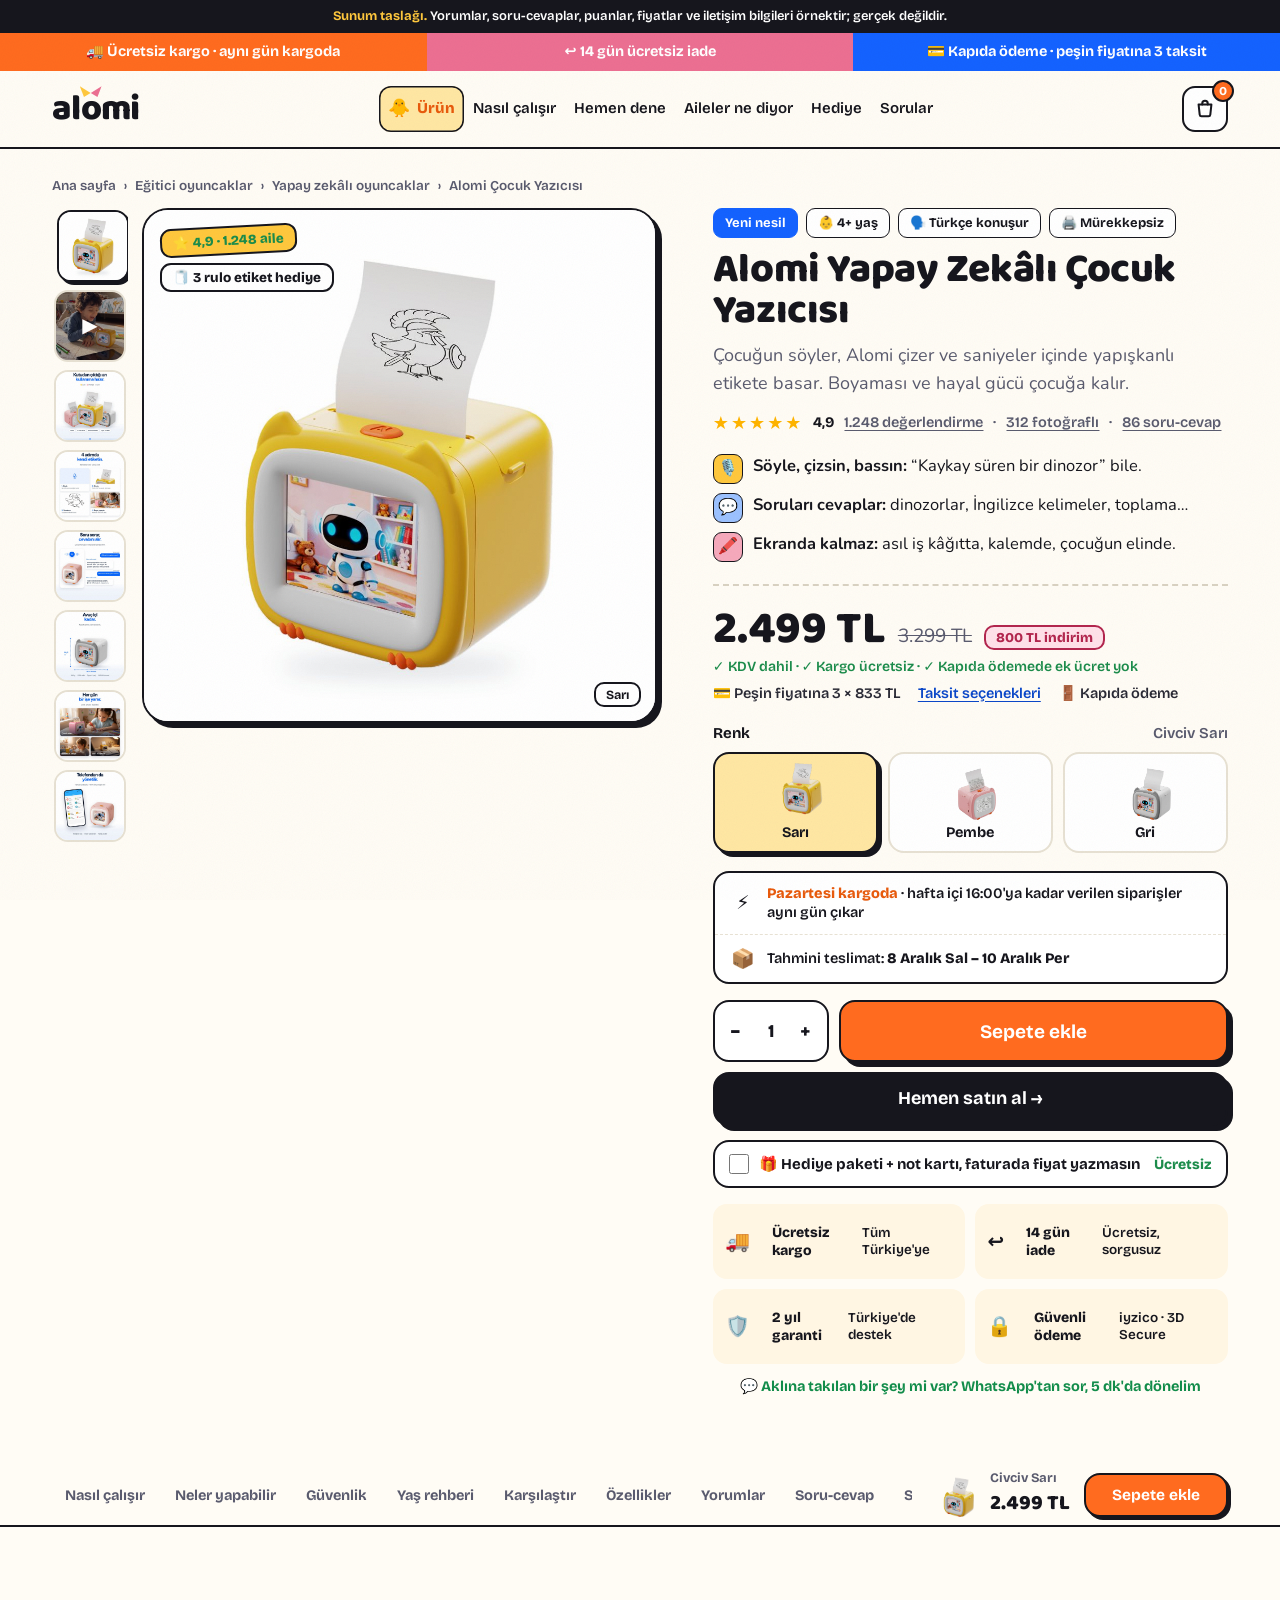
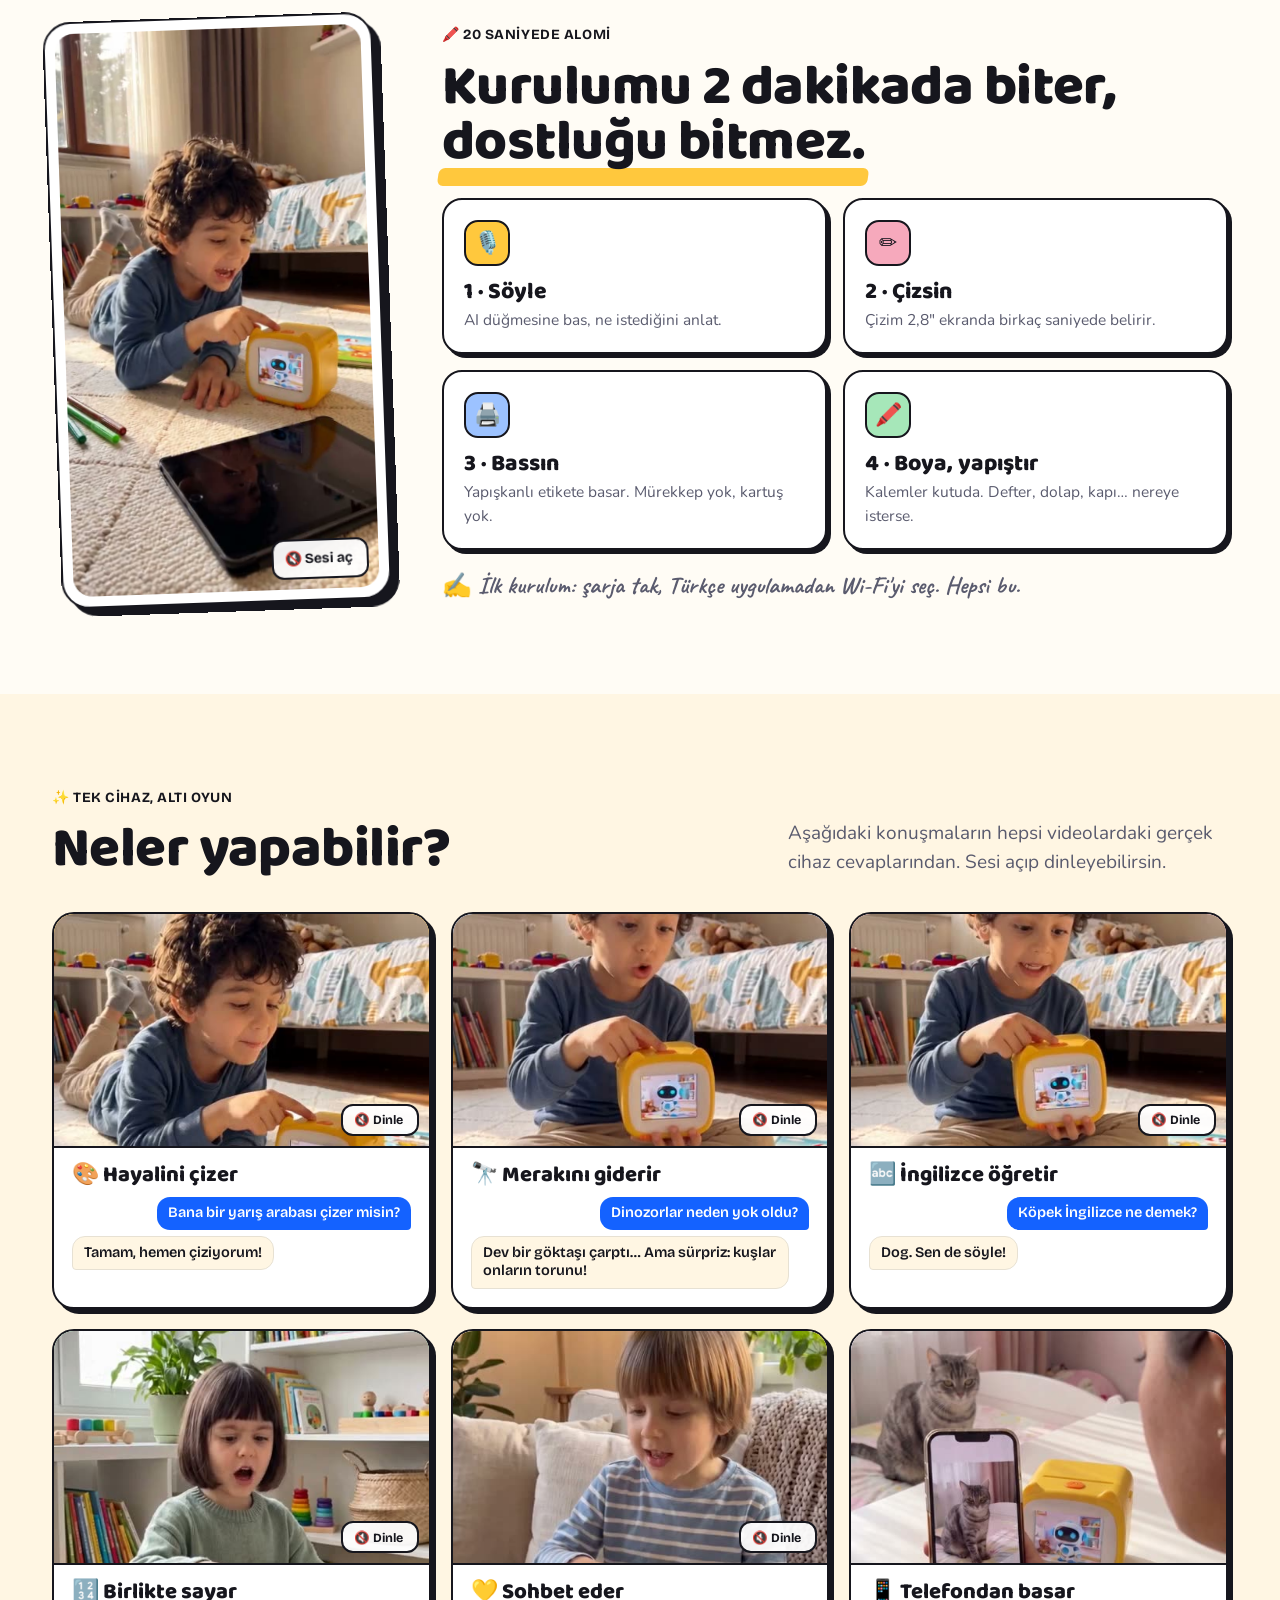
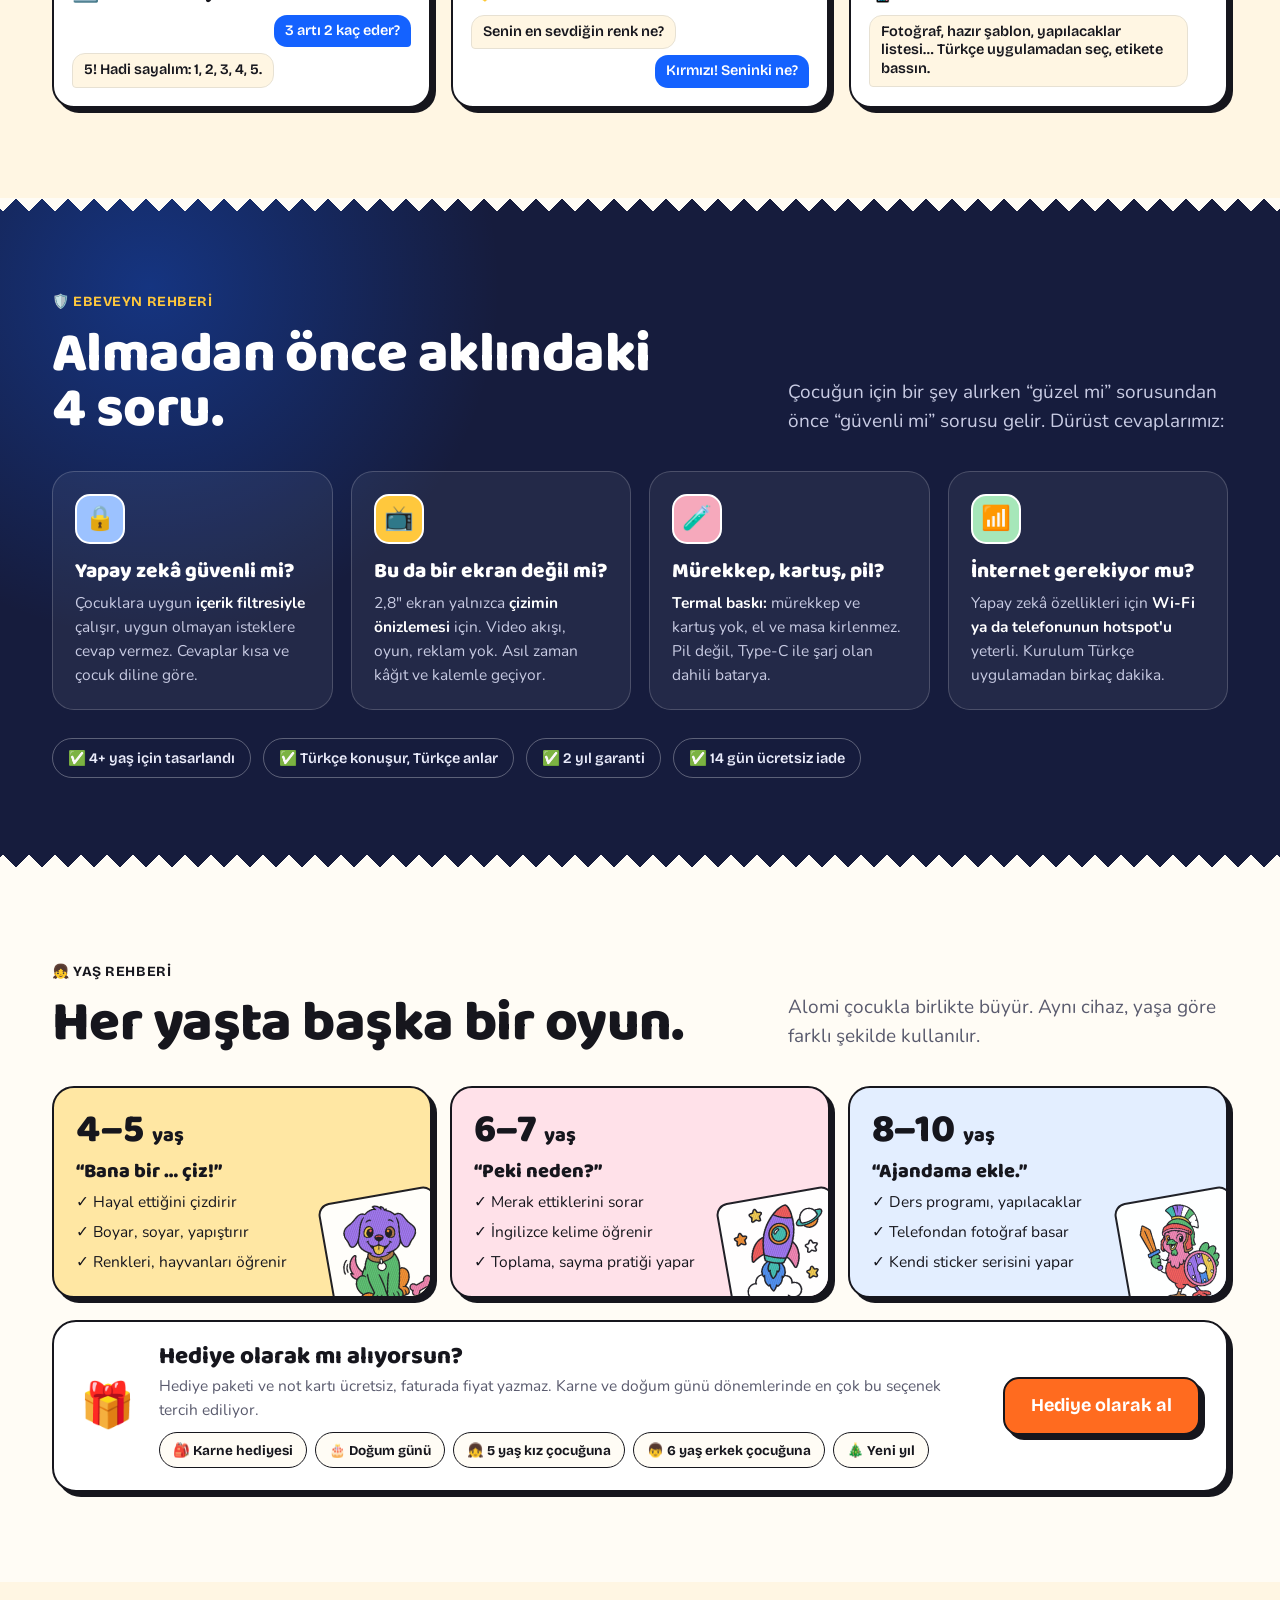
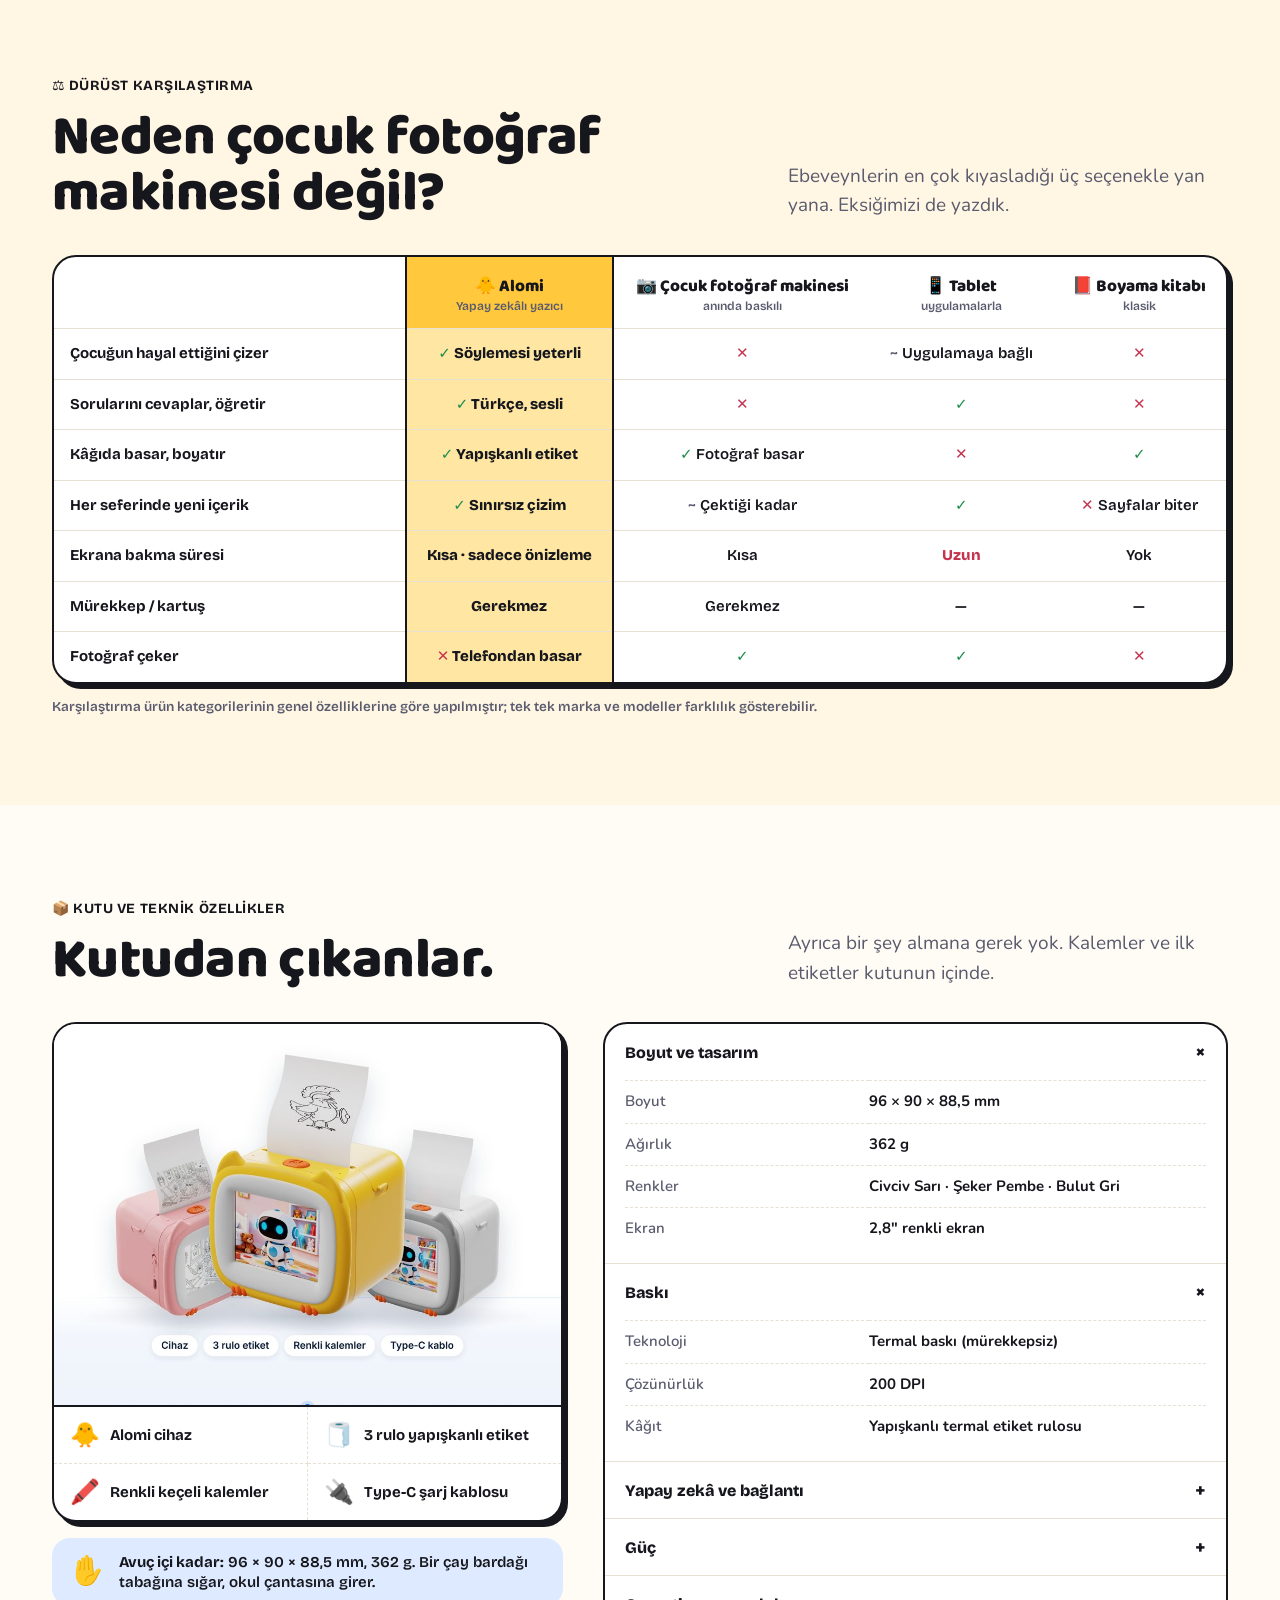
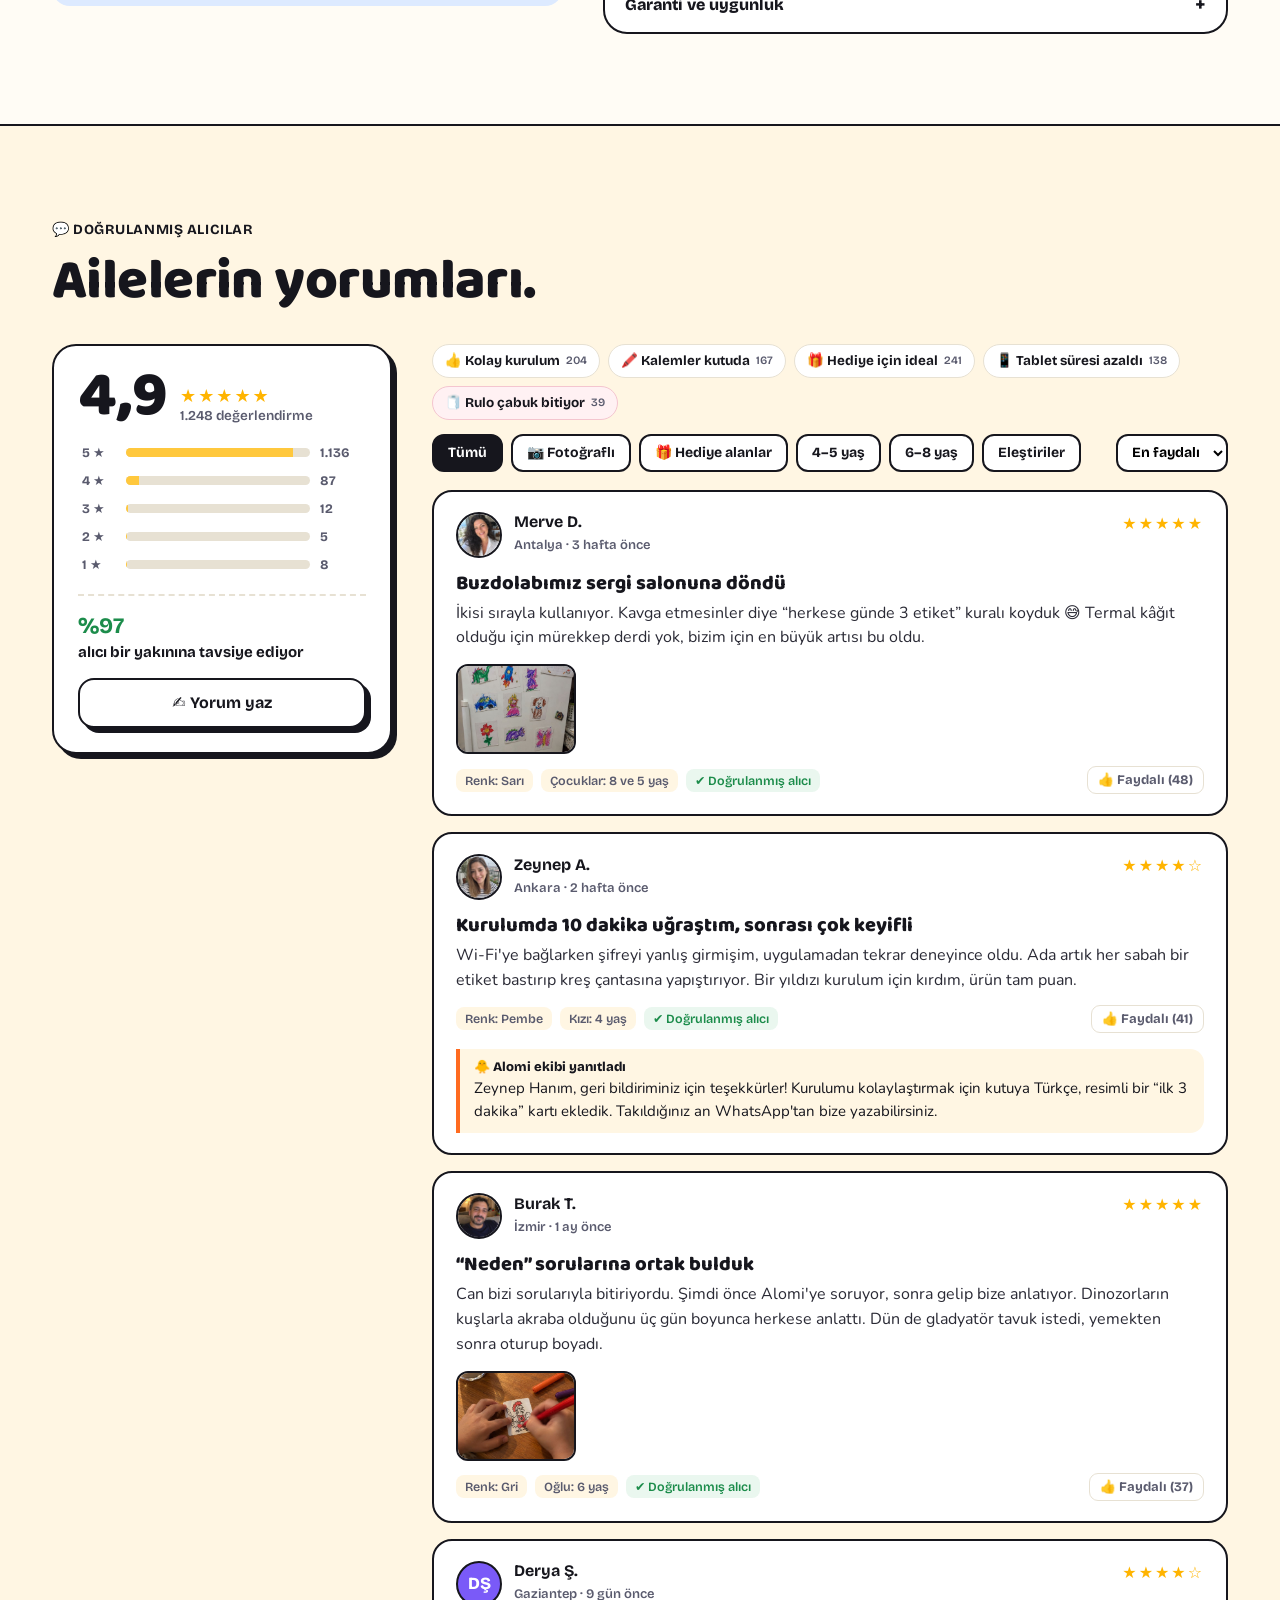
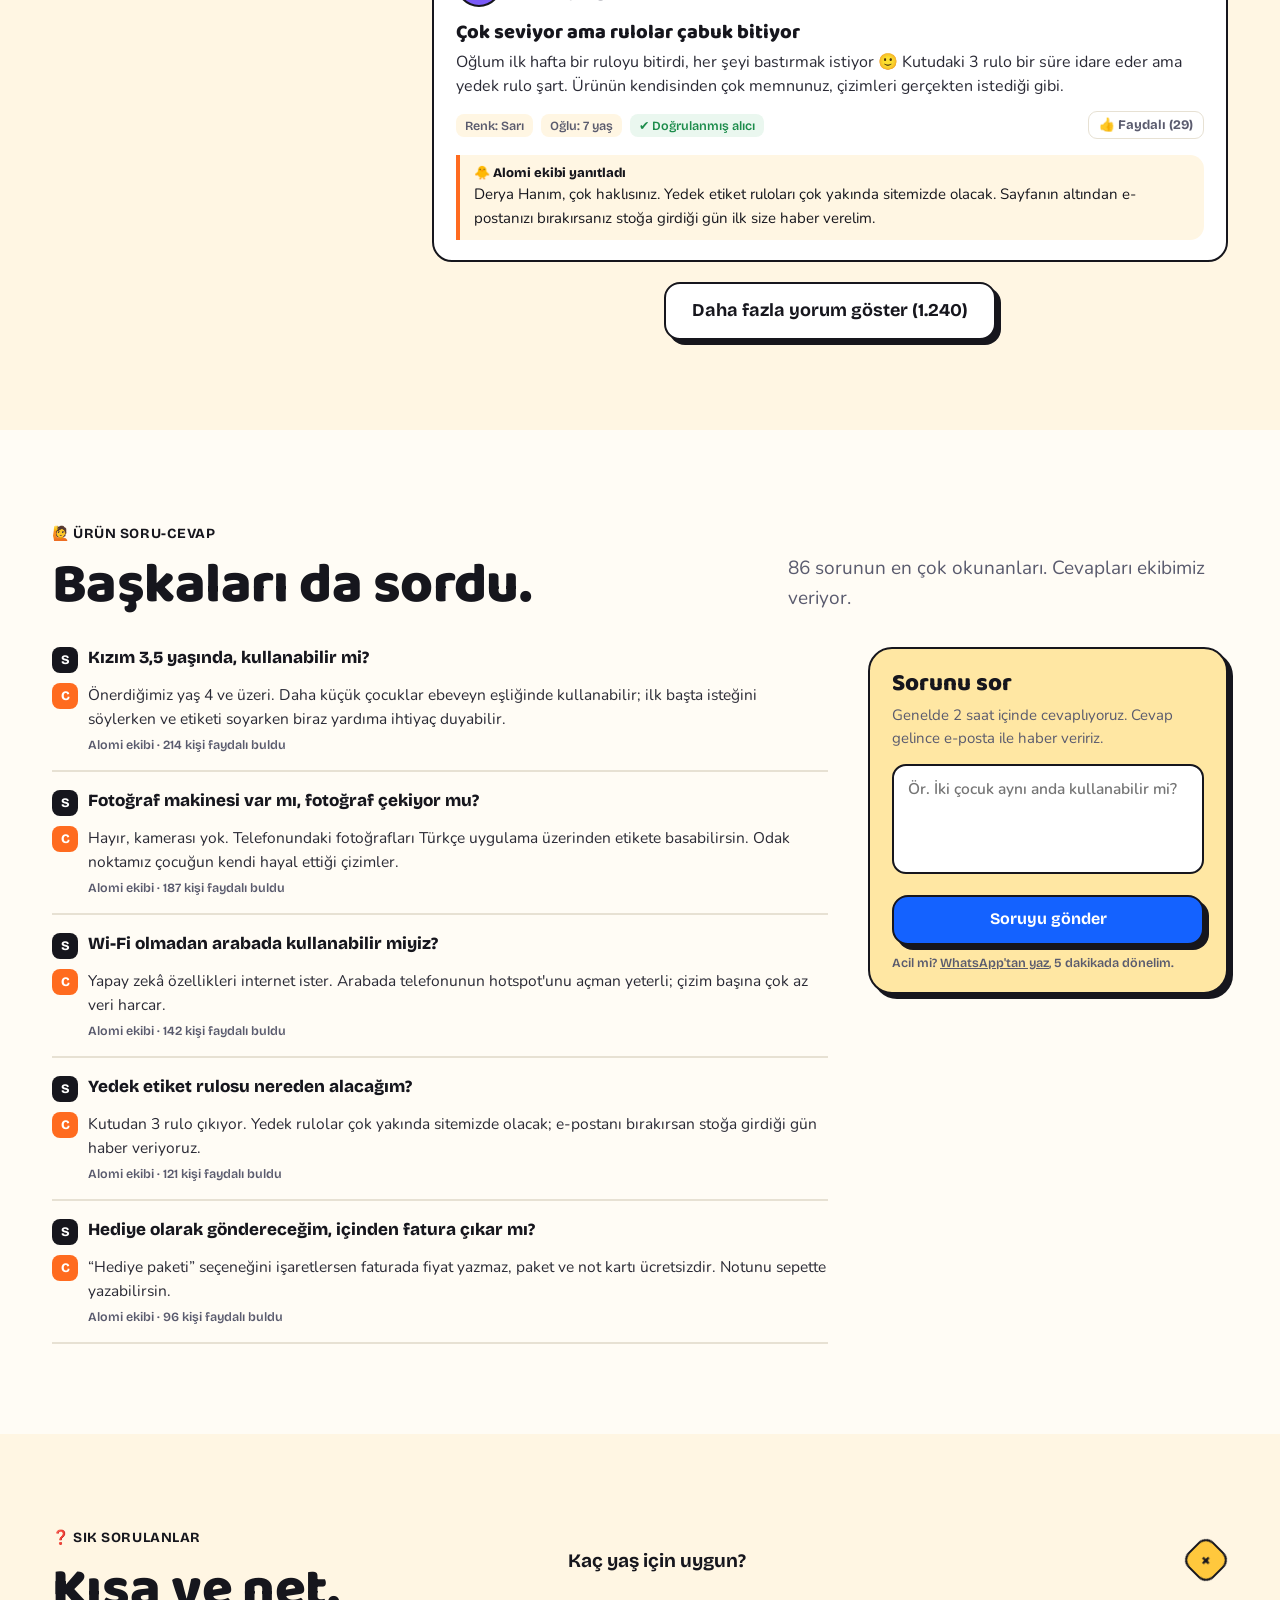
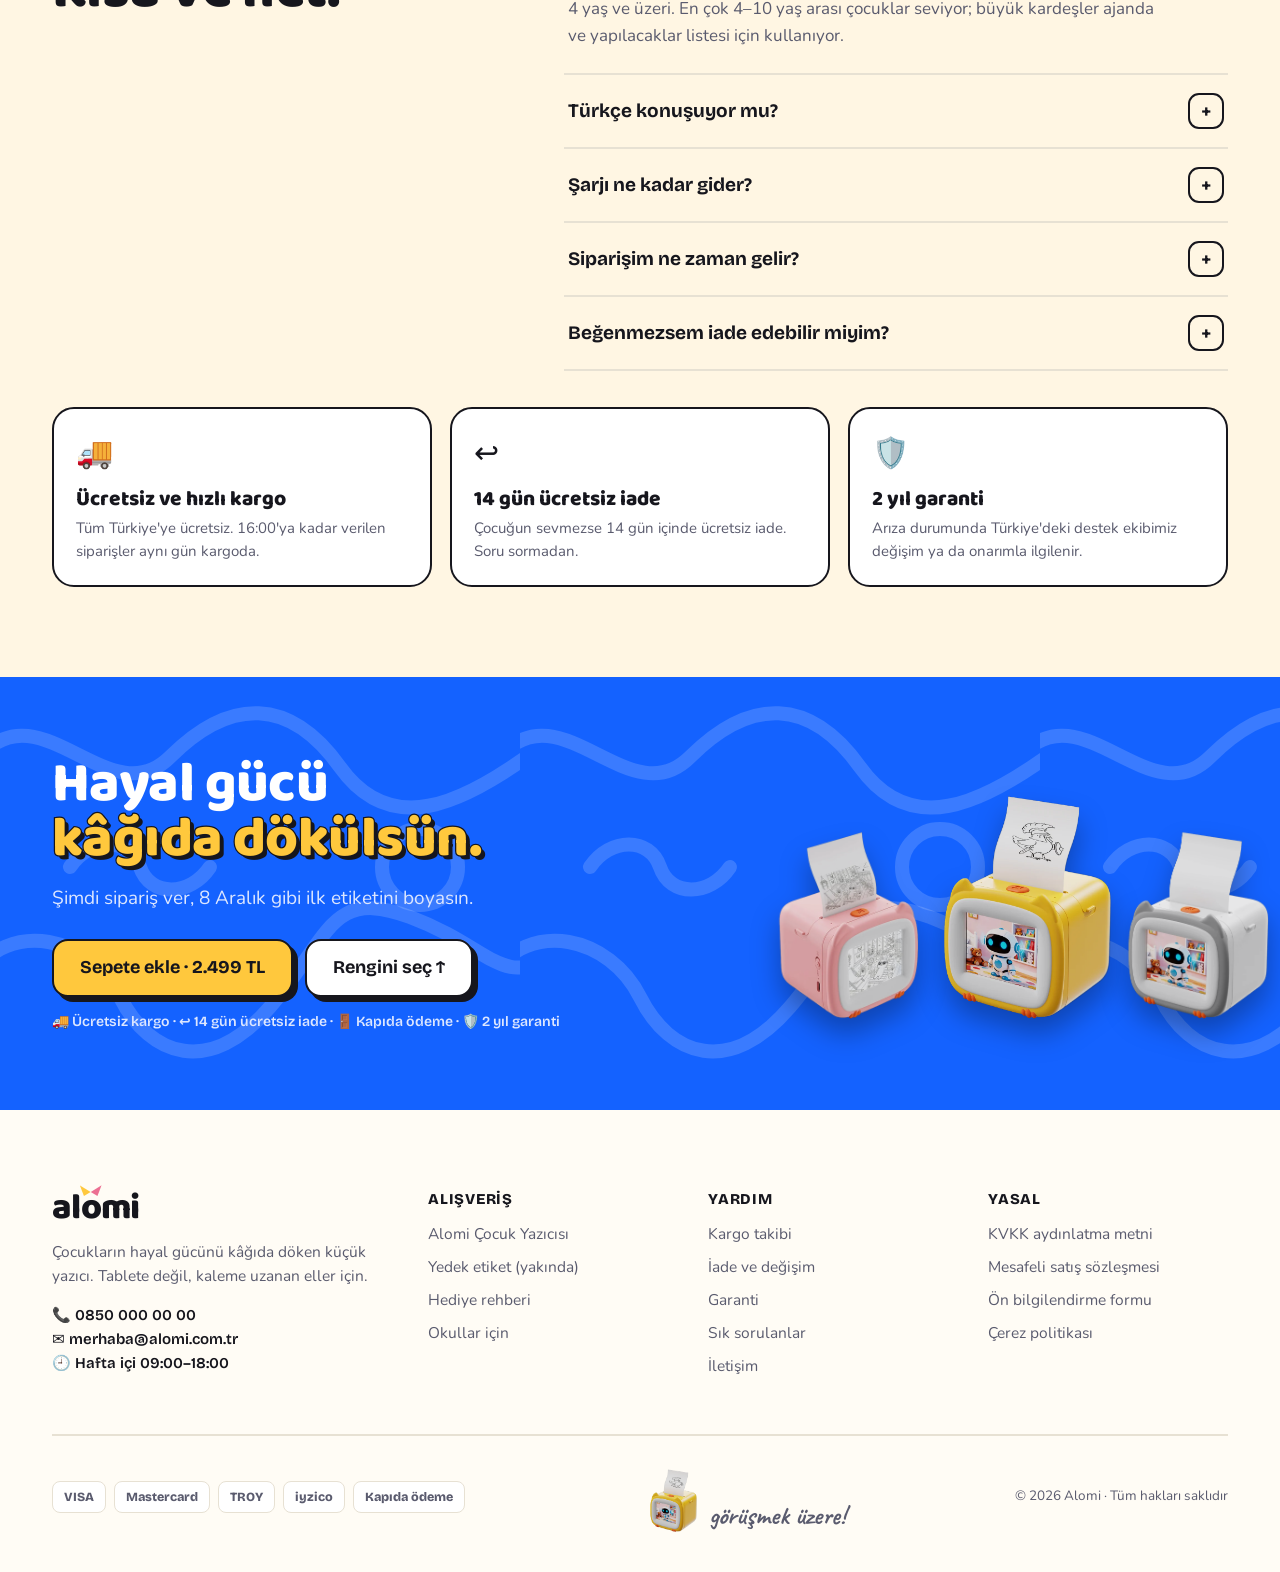
==== urun.html @ 5f9c0132 "Mobil: istek seçimine eğri ok ve kaydırma ipucu; ürün sayfasında fotoğraf başlığın üstünde Co-Author" ====
<!doctype html>
<html lang="tr">
<head>
<meta charset="utf-8">
<meta name="viewport" content="width=device-width, initial-scale=1">
<meta name="robots" content="noindex, nofollow, noarchive">
<title>Alomi Yapay Zekâlı Çocuk Yazıcısı · Konuşan, Çizen, Etiket Basan Eğitici Oyuncak</title>
<meta name="description" content="Çocuğun söyler, Alomi çizer ve saniyeler içinde yapışkanlı etikete basar. Türkçe konuşur, soruları cevaplar. Mürekkep yok. Ücretsiz kargo, 14 gün ücretsiz iade, kapıda ödeme.">
<link rel="preconnect" href="https://fonts.googleapis.com">
<link rel="preconnect" href="https://fonts.gstatic.com" crossorigin>
<link href="https://fonts.googleapis.com/css2?family=Baloo+2:wght@600;700;800&family=Bricolage+Grotesque:opsz,wght@12..96,500;12..96,600;12..96,700;12..96,800&family=Caveat:wght@600;700&family=Nunito:wght@400;600;700;800&display=swap" rel="stylesheet">
<link rel="stylesheet" href="assets/ortak.css?v=6">
<!--
  SUNUM NOTU: Yorumlar, soru-cevaplar, puan (4,9), sayılar (1.248 / 312 / 86), fiyat (2.499 TL) ve
  "aynı gün kargo" saati ÖRNEKTİR. Yayın öncesi gerçek verilerle değiştirilmelidir.
-->
<style>
/* ================= ÜRÜN SAYFASI ================= */
.crumb{font:600 13.5px var(--f-ui);color:var(--muted);display:flex;gap:8px;flex-wrap:wrap;margin-bottom:14px}
.crumb a:hover{color:var(--ink);text-decoration:underline}
.pdp{padding:28px 0 70px}
.pdp-grid{display:grid;grid-template-columns:minmax(0,1.08fr) minmax(0,.92fr);gap:56px;align-items:start}

/* galeri */
.pg{position:sticky;top:92px;display:grid;grid-template-columns:76px minmax(0,1fr);gap:14px}
.pg-thumbs{display:flex;flex-direction:column;gap:8px;max-height:640px;overflow-y:auto;scrollbar-width:none;padding:2px}
.pg-thumbs::-webkit-scrollbar{display:none}
.pg-thumbs button{position:relative;flex:none;width:72px;height:72px;border-radius:14px;border:2px solid var(--line);overflow:hidden;background:#fff;transition:border-color .15s,transform .15s}
.pg-thumbs button img{width:100%;height:100%;object-fit:cover}
.pg-thumbs button.act{border-color:var(--ink);box-shadow:3px 3px 0 var(--ink);transform:translateX(3px)}
.pg-thumbs .play::after{content:"▶";position:absolute;inset:0;display:grid;place-items:center;color:#fff;font-size:20px;background:rgba(22,22,29,.35)}
.pg-thumbs .ugc::after{content:"📷";position:absolute;right:4px;bottom:3px;font-size:13px}
.pg-main{position:relative;aspect-ratio:1/1;max-height:640px;border-radius:26px;border:2px solid var(--ink);background:#fff;overflow:hidden;box-shadow:var(--sh);cursor:zoom-in}
.pg-main img,.pg-main video{position:absolute;inset:0;width:100%;height:100%;object-fit:contain;transition:opacity .25s,transform .2s}
.pg-main video{object-fit:cover;background:#111;display:none;cursor:default}
.pg-main.is-video video{display:block}
.pg-main.is-video img{display:none}
.pg-main.zoom img{transform:scale(2)}
.pg-badges{position:absolute;left:16px;top:16px;z-index:2;display:flex;flex-direction:column;gap:8px;align-items:flex-start;pointer-events:none}
.pg-badges span{background:#fff;border:2px solid var(--ink);border-radius:11px;padding:4px 11px;font:800 13.5px var(--f-ui)}
.pg-badges span.y{background:var(--yellow);transform:rotate(-3deg)}
.pg-cap{position:absolute;right:14px;bottom:14px;z-index:2;background:rgba(255,255,255,.94);border:2px solid var(--ink);border-radius:10px;padding:3px 10px;font:700 12.5px var(--f-ui)}
.pg-swipe{display:none}

/* satın alma kutusu */
.bb-tags{display:flex;gap:8px;flex-wrap:wrap;margin-bottom:12px}
.tag{height:30px;padding:0 11px;border-radius:9px;border:1.5px solid var(--ink);display:inline-flex;align-items:center;gap:6px;font:700 13px var(--f-ui);background:#fff}
.tag.new{background:var(--blue);color:#fff;border-color:var(--blue)}
.bb h1{font-family:var(--f-display);font-weight:800;font-size:clamp(34px,3.2vw,46px);line-height:1;letter-spacing:-.01em}
.bb-sub{color:var(--muted);font-size:18px;margin-top:10px}
.bb-rate{display:flex;align-items:center;gap:10px;flex-wrap:wrap;margin-top:14px;font:600 14.5px var(--f-ui);color:var(--muted)}
.bb-rate b{color:var(--ink)}
.bb-rate a{text-decoration:underline;text-underline-offset:3px}
.bb-points{list-style:none;display:grid;gap:9px;margin:20px 0 4px}
.bb-points li{display:grid;grid-template-columns:30px 1fr;gap:10px;align-items:start;font-size:16.5px;line-height:1.4}
.bb-points li span{width:30px;height:30px;border-radius:9px;display:grid;place-items:center;font-size:16px;border:1.5px solid var(--ink)}
.bb-price{display:flex;align-items:baseline;gap:12px;flex-wrap:wrap;margin-top:22px;padding-top:20px;border-top:2px dashed #D9D2C2}
.bb-price b{font-family:var(--f-display);font-weight:800;font-size:46px;line-height:1}
.bb-price s{color:var(--muted);font-size:19px}
.bb-price .off{background:var(--pink-l);color:#B3264E;border:2px solid #B3264E;border-radius:10px;padding:2px 10px;font:800 13.5px var(--f-ui)}
.bb-incl{font:600 14px var(--f-ui);color:#1C8C4B;margin-top:6px}
.bb-pay{display:flex;gap:8px 18px;flex-wrap:wrap;margin-top:10px;font:600 14.5px var(--f-ui);color:var(--ink-2)}
.bb-pay details{position:relative}
.bb-pay summary{list-style:none;cursor:pointer;text-decoration:underline;text-underline-offset:3px;color:var(--blue-d)}
.bb-pay summary::-webkit-details-marker{display:none}
.inst{position:absolute;z-index:20;top:28px;left:0;width:300px;background:#fff;border:2px solid var(--ink);border-radius:16px;box-shadow:var(--sh);padding:14px 16px;font:600 14px var(--f-ui)}
.inst div{display:flex;justify-content:space-between;padding:7px 0;border-bottom:1px dashed var(--line)}
.inst div:last-of-type{border-bottom:0}
.inst small{display:block;margin-top:8px;color:var(--muted);font-size:12px}
.lbl{display:flex;justify-content:space-between;align-items:baseline;font:700 15px var(--f-ui);margin:22px 0 10px}
.lbl em{font-style:normal;color:var(--muted);font-weight:600}
.sw{display:grid;grid-template-columns:repeat(3,1fr);gap:10px}
.sw button{border:2px solid var(--line);border-radius:16px;background:#fff;padding:8px 6px 10px;display:flex;flex-direction:column;align-items:center;gap:4px;font:700 14.5px var(--f-ui);transition:all .2s}
.sw button img{height:58px;width:auto;transition:transform .45s cubic-bezier(.3,1.8,.5,1)}
.sw button.act{border-color:var(--ink);box-shadow:4px 4px 0 var(--ink);background:var(--c)}
.sw button.act img{transform:translateY(-5px) rotate(-5deg)}
.ship{margin-top:18px;border:2px solid var(--ink);border-radius:16px;background:#fff;overflow:hidden}
.ship>div{display:grid;grid-template-columns:28px 1fr;gap:10px;align-items:center;padding:11px 14px;font:600 14.5px/1.35 var(--f-ui)}
.ship>div+div{border-top:1.5px dashed var(--line)}
.ship>div>span{font-size:19px;text-align:center}
.ship b{font-weight:800}
.ship .cut{color:var(--orange-d)}
.buyrow{display:grid;grid-template-columns:auto 1fr;gap:10px;margin-top:16px}
.qty{display:flex;align-items:center;height:62px;border:2px solid var(--ink);border-radius:16px;background:#fff;overflow:hidden}
.qty button{width:42px;height:100%;font:800 20px var(--f-ui)}
.qty button:hover{background:var(--paper-2)}
.qty output{width:28px;text-align:center;font:800 18px var(--f-ui)}
.buyrow .btn{height:62px;font-size:19px}
.btn-k{--bg:var(--ink);--fg:#fff}
.now{width:100%;margin-top:10px;height:54px}
.giftbox{margin-top:14px;border:2px solid var(--ink);border-radius:16px;background:#fff;padding:12px 14px}
.giftbox label{display:flex;gap:10px;align-items:center;font:700 15px var(--f-ui);cursor:pointer}
.giftbox input[type=checkbox]{width:20px;height:20px;accent-color:var(--orange)}
.giftbox label em{margin-left:auto;font-style:normal;color:#1C8C4B;font-weight:800;font-size:14px}
.giftbox textarea{display:none;width:100%;margin-top:10px;border:2px solid var(--line);border-radius:12px;padding:10px 12px;font:600 15px var(--f-hand);font-size:20px;resize:none;height:76px;outline:none;background:var(--paper)}
.giftbox.on textarea{display:block}
.giftbox textarea:focus{border-color:var(--ink)}
.giftbox p{display:none;font:600 12.5px var(--f-ui);color:var(--muted);margin-top:6px}
.giftbox.on p{display:block}
.trust{display:grid;grid-template-columns:1fr 1fr;gap:10px;margin-top:16px}
.trust div{display:flex;gap:10px;align-items:center;padding:10px 12px;border-radius:14px;background:var(--paper-2);font:600 13.5px/1.25 var(--f-ui)}
.trust div span{font-size:20px}
.trust b{display:block;font-weight:800;font-size:14px}
.wa-line{display:flex;align-items:center;justify-content:center;gap:8px;margin-top:14px;font:700 14.5px var(--f-ui);color:#128C4A}
.wa-line:hover{text-decoration:underline}

/* yapışkan alt-menü + fiyat */
.subnav{position:sticky;top:64px;z-index:90;background:rgba(255,252,245,.95);backdrop-filter:blur(10px);border-bottom:2px solid var(--ink)}
.subnav .wrap{display:flex;align-items:center;justify-content:space-between;gap:20px;height:60px}
.subnav nav{display:flex;gap:4px;overflow-x:auto;scrollbar-width:none}
.subnav nav::-webkit-scrollbar{display:none}
.subnav nav a{flex:none;padding:8px 13px;border-radius:11px;font:700 14.5px var(--f-ui);color:var(--muted);transition:all .15s}
.subnav nav a:hover{color:var(--ink);background:var(--paper-2)}
.subnav nav a.act{color:var(--ink);background:var(--yellow-l);box-shadow:inset 0 0 0 1.5px var(--ink)}
.sn-buy{display:flex;align-items:center;gap:14px;opacity:0;transform:translateX(20px);pointer-events:none;transition:all .3s;flex:none}
.sn-buy.on{opacity:1;transform:none;pointer-events:auto}
.sn-buy img{width:44px;height:44px;object-fit:contain}
.sn-buy .t{font:700 13px/1.15 var(--f-ui);color:var(--muted)}
.sn-buy .t b{display:block;font:800 21px var(--f-display);color:var(--ink)}
.sn-buy .btn{height:44px;font-size:15.5px;box-shadow:3px 3px 0 var(--ink)}

/* ortak bölüm başlığı */
.sec{padding:90px 0;scroll-margin-top:120px}
.sec-head{display:flex;justify-content:space-between;align-items:flex-end;gap:40px;margin-bottom:34px}
.sec-head .lead{max-width:440px}

/* nasıl çalışır (kompakt) */
.flow{display:grid;grid-template-columns:330px minmax(0,1fr);gap:60px;align-items:center}
.flow .vcard{position:relative;width:100%;aspect-ratio:9/16;transform:rotate(-2deg)}
.flow-steps{display:grid;grid-template-columns:1fr 1fr;gap:16px;margin-top:28px}
.fs{padding:20px;border-radius:20px;border:2px solid var(--ink);background:#fff;box-shadow:4px 4px 0 var(--ink)}
.fs i{font-style:normal;width:46px;height:46px;border-radius:14px;border:2px solid var(--ink);display:grid;place-items:center;font-size:22px;background:var(--c)}
.fs h3{font:800 23px/1.05 var(--f-display);margin:14px 0 4px}
.fs p{color:var(--muted);font-size:15.5px}
.flow-note{margin-top:22px;font:700 24px/1.15 var(--f-hand);color:var(--muted)}

/* neler yapabilir */
.cap-grid{display:grid;grid-template-columns:repeat(3,minmax(0,1fr));gap:20px}
.capc{border-radius:22px;border:2px solid var(--ink);background:#fff;box-shadow:var(--sh);overflow:hidden;display:flex;flex-direction:column}
.capc .v{position:relative;aspect-ratio:16/10;background:var(--c);border-bottom:2px solid var(--ink);overflow:hidden}
.capc .v video{width:100%;height:100%;object-fit:cover;object-position:50% 35%}
.capc .v .snd{right:10px;bottom:10px;height:32px;font-size:12.5px}
.capc .b{padding:16px 18px 18px}
.capc h3{font:800 22px/1.05 var(--f-display);display:flex;align-items:center;gap:8px}
.capc .q{margin-top:10px;display:grid;gap:6px}
.capc .q p{font:600 14.5px/1.3 var(--f-ui);padding:7px 11px;border-radius:13px;max-width:94%}
.capc .q .k{justify-self:end;background:var(--blue);color:#fff;border-radius:13px 13px 4px 13px}
.capc .q .o{justify-self:start;background:var(--paper-2);border:1.5px solid var(--line);border-radius:13px 13px 13px 4px}

/* ebeveyn rehberi */
.guide{background:var(--night);color:#fff;position:relative;overflow:hidden}
.guide::before{content:"";position:absolute;width:700px;height:700px;left:-200px;top:-260px;border-radius:50%;background:radial-gradient(closest-side,rgba(20,98,255,.35),transparent)}
.guide .wrap{position:relative}
.guide .h-l{color:#fff}
.guide .lead{color:#C8CBE3}
.g-grid{display:grid;grid-template-columns:repeat(4,minmax(0,1fr));gap:18px}
.gq{border-radius:22px;background:rgba(255,255,255,.06);border:1.5px solid rgba(255,255,255,.18);padding:22px}
.gq .ic{width:50px;height:50px;border-radius:15px;display:grid;place-items:center;font-size:24px;background:var(--c);border:2px solid #fff}
.gq h3{font:800 21px/1.1 var(--f-display);margin:16px 0 8px}
.gq p{color:#C8CBE3;font-size:15.5px}
.gq b{color:#fff}
.g-foot{display:flex;gap:12px;flex-wrap:wrap;margin-top:28px}
.g-foot span{height:40px;padding:0 15px;border-radius:99px;border:1.5px solid rgba(255,255,255,.3);display:flex;align-items:center;gap:8px;font:600 14.5px var(--f-ui);color:#E9EBFA}

/* kimin için + hediye */
.ages{display:grid;grid-template-columns:repeat(3,minmax(0,1fr));gap:18px}
.age{border-radius:22px;border:2px solid var(--ink);background:var(--c);padding:22px;position:relative;overflow:hidden;box-shadow:var(--sh)}
.age b{font:800 40px/1 var(--f-display);display:block}
.age b small{font-size:20px}
.age h3{font:800 20px/1.1 var(--f-display);margin:10px 0 8px}
.age ul{list-style:none;display:grid;gap:6px;font-size:15.5px}
.age ul li::before{content:"✓ ";font-weight:900}
.age img{position:absolute;right:-14px;bottom:-16px;width:118px;opacity:.95;transform:rotate(-10deg);background:#fff;border:2px solid var(--ink);border-radius:12px;padding:5px}
.giftbar{margin-top:22px;border-radius:24px;border:2px solid var(--ink);background:#fff;padding:22px 26px;display:grid;grid-template-columns:auto minmax(0,1fr) auto;gap:24px;align-items:center;box-shadow:var(--sh)}
.giftbar .ic{font-size:44px}
.giftbar h3{font:800 24px/1.1 var(--f-display)}
.giftbar p{color:var(--muted);font-size:15.5px;margin-top:4px}
.giftbar .chips2{display:flex;gap:8px;flex-wrap:wrap;margin-top:10px}
.giftbar .chips2 button{height:36px;padding:0 13px;border-radius:99px;border:1.5px solid var(--ink);background:var(--paper);font:700 13.5px var(--f-ui);transition:background .15s}
.giftbar .chips2 button:hover{background:var(--yellow-l)}

/* karşılaştırma */
.cmp-wrap{overflow-x:auto;border-radius:24px;border:2px solid var(--ink);box-shadow:var(--sh);background:#fff}
.cmp{width:100%;border-collapse:collapse;min-width:820px}
.cmp th,.cmp td{padding:15px 16px;text-align:center;border-bottom:1.5px solid var(--line);font:600 15px/1.3 var(--f-ui)}
.cmp th{font:800 17px/1.15 var(--f-display);vertical-align:bottom;padding-top:20px}
.cmp th small{display:block;font:600 12px var(--f-ui);color:var(--muted);margin-top:3px}
.cmp td:first-child,.cmp th:first-child{text-align:left;font-weight:700;width:30%}
.cmp tr:last-child td{border-bottom:0}
.cmp .us{background:var(--yellow-l)}
.cmp th.us{background:var(--yellow);border-left:2px solid var(--ink);border-right:2px solid var(--ink)}
.cmp td.us{border-left:2px solid var(--ink);border-right:2px solid var(--ink);font-weight:800}
.y{color:#1C8C4B;font-weight:900}.n{color:#C4344F;font-weight:900}.m{color:var(--muted)}
.cmp-swipe{display:none}
.cmp-note{margin-top:14px;font:600 13.5px var(--f-ui);color:var(--muted)}

/* özellikler */
.spec-grid{display:grid;grid-template-columns:minmax(0,.9fr) minmax(0,1.1fr);gap:40px;align-items:start}
.inbox{border-radius:24px;border:2px solid var(--ink);background:#fff;overflow:hidden;box-shadow:var(--sh)}
.inbox img{width:100%;aspect-ratio:4/3;object-fit:cover;object-position:50% 72%}
.inbox ul{list-style:none;display:grid;grid-template-columns:1fr 1fr;border-top:2px solid var(--ink)}
.inbox li{display:flex;gap:10px;align-items:center;padding:14px 16px;font:700 15px var(--f-ui)}
.inbox li:nth-child(odd){border-right:1.5px dashed var(--line)}
.inbox li:nth-child(-n+2){border-bottom:1.5px dashed var(--line)}
.inbox li span{font-size:24px}
.spec{border-radius:24px;border:2px solid var(--ink);background:#fff;overflow:hidden}
.spec details{border-bottom:1.5px solid var(--line)}
.spec details:last-child{border-bottom:0}
.spec summary{list-style:none;cursor:pointer;display:flex;justify-content:space-between;align-items:center;padding:16px 20px;font:800 16px var(--f-ui)}
.spec summary::-webkit-details-marker{display:none}
.spec summary::after{content:"+";font:800 20px var(--f-ui);transition:transform .25s}
.spec details[open] summary::after{transform:rotate(45deg)}
.spec dl{display:grid;grid-template-columns:42% 58%;padding:0 20px 14px}
.spec dt,.spec dd{padding:9px 0;border-top:1px dashed var(--line);font-size:15px}
.spec dt{color:var(--muted);font-weight:600}
.spec dd{font-weight:700}
.scale{margin-top:16px;display:flex;gap:14px;align-items:center;padding:14px 18px;border-radius:18px;background:var(--sky);font:600 15px/1.35 var(--f-ui)}
.scale span{font-size:28px}

/* yorumlar */
.rv-top{display:grid;grid-template-columns:340px minmax(0,1fr);gap:40px;align-items:start}
.rsum{position:sticky;top:140px;border-radius:24px;border:2px solid var(--ink);background:#fff;padding:24px;box-shadow:var(--sh)}
.rsum .big{display:flex;align-items:flex-end;gap:12px}
.rsum .big b{font:800 64px/.85 var(--f-display)}
.rsum .big div{font:600 13.5px var(--f-ui);color:var(--muted)}
.dist{display:grid;gap:6px;margin-top:18px}
.dist button{display:grid;grid-template-columns:34px 1fr 42px;gap:10px;align-items:center;font:700 13px var(--f-ui);color:var(--muted);padding:3px 4px;border-radius:8px;text-align:left}
.dist button:hover,.dist button.act{background:var(--paper-2);color:var(--ink)}
.dist i{height:9px;border-radius:5px;background:var(--line);position:relative;overflow:hidden}
.dist i::after{content:"";position:absolute;inset:0;width:var(--w);background:var(--yellow)}
.rsum .rec{margin-top:18px;padding-top:16px;border-top:2px dashed var(--line);font:700 15px/1.35 var(--f-ui)}
.rsum .rec b{color:#1C8C4B;font-size:22px;display:block}
.rsum .btn{width:100%;margin-top:16px;height:50px;font-size:16px}
.topics{display:flex;gap:8px;flex-wrap:wrap;margin-bottom:14px}
.topics span{height:34px;padding:0 12px;border-radius:99px;background:#fff;border:1.5px solid var(--line);display:flex;align-items:center;gap:6px;font:700 13.5px var(--f-ui)}
.topics span.neg{background:#FFF1F3;border-color:#F4C5CF}
.topics small{color:var(--muted);font-weight:600}
.rfilters{display:flex;gap:8px;flex-wrap:wrap;align-items:center;margin-bottom:18px}
.rfilters button{height:38px;padding:0 14px;border-radius:12px;border:2px solid var(--ink);background:#fff;font:700 14px var(--f-ui);transition:all .15s}
.rfilters button.act{background:var(--ink);color:#fff}
.rfilters select{margin-left:auto;height:38px;border-radius:12px;border:2px solid var(--ink);padding:0 10px;font:700 14px var(--f-ui);background:#fff}
.rlist{display:grid;gap:16px}
.rcard{border-radius:20px;border:2px solid var(--ink);background:#fff;padding:20px 22px;display:grid;grid-template-columns:minmax(0,1fr) auto;gap:6px 20px}
.rcard[hidden],.rcard.later{display:none}
.rlist.all .rcard.later:not([hidden]){display:grid}
.rcard .who{display:flex;gap:12px;align-items:center}
.rcard .av{width:46px;height:46px;border-radius:50%;object-fit:cover;border:2px solid var(--ink);display:grid;place-items:center;font:800 17px var(--f-ui);color:#fff;flex:none}
.rcard .who b{font:700 16px var(--f-ui);display:block}
.rcard .who small{font:600 13px var(--f-ui);color:var(--muted)}
.rcard .stars{font-size:16px;align-self:start}
.rcard h4{grid-column:1/-1;font:800 20px/1.15 var(--f-display);margin-top:8px}
.rcard p{grid-column:1/-1;font-size:16px;color:var(--ink-2)}
.rcard .meta{grid-column:1/-1;display:flex;gap:8px;flex-wrap:wrap;align-items:center;margin-top:6px}
.rcard .meta span{font:600 12.5px var(--f-ui);background:var(--paper-2);border-radius:8px;padding:4px 9px;color:var(--muted)}
.rcard .meta .ver{color:#1C8C4B;background:#EAF7EF}
.rcard .shots{grid-column:1/-1;display:flex;gap:8px;margin-top:8px}
.rcard .shots img{width:120px;height:90px;object-fit:cover;border-radius:12px;border:2px solid var(--ink);cursor:zoom-in}
.rcard .help{margin-left:auto;display:inline-block;font:700 13px var(--f-ui);color:var(--muted);padding:5px 10px;border-radius:9px;border:1.5px solid var(--line);background:#fff}
.rcard .help.on{color:#1C8C4B;border-color:#1C8C4B;background:#EAF7EF}
.reply{grid-column:1/-1;margin-top:10px;border-left:4px solid var(--orange);background:var(--paper-2);border-radius:0 14px 14px 0;padding:10px 14px;font-size:15px}
.reply b{display:block;font:800 13px var(--f-ui);margin-bottom:2px}
.rmore{display:flex;justify-content:center;margin-top:20px}
.lightbox{position:fixed;inset:0;z-index:300;background:rgba(22,22,29,.85);display:none;place-items:center;padding:20px}
.lightbox.on{display:grid}
.lightbox img{max-width:min(92vw,720px);max-height:86vh;border-radius:18px;border:3px solid #fff}

/* soru-cevap */
.qa-grid{display:grid;grid-template-columns:minmax(0,1fr) 360px;gap:40px;align-items:start}
.qitem{border-bottom:2px solid var(--line);padding:18px 0}
.qitem:first-child{padding-top:0}
.qitem .q{font:800 17px/1.3 var(--f-ui);display:flex;gap:10px}
.qitem .q::before{content:"S";flex:none;width:26px;height:26px;border-radius:8px;background:var(--ink);color:#fff;display:grid;place-items:center;font-size:13px}
.qitem .a{display:flex;gap:10px;margin-top:10px;font-size:15.5px;color:var(--ink-2)}
.qitem .a::before{content:"C";flex:none;width:26px;height:26px;border-radius:8px;background:var(--orange);color:#fff;display:grid;place-items:center;font:800 13px var(--f-ui)}
.qitem small{display:block;margin:6px 0 0 36px;font:600 12.5px var(--f-ui);color:var(--muted)}
.ask{position:sticky;top:140px;border-radius:24px;border:2px solid var(--ink);background:var(--yellow-l);padding:22px;box-shadow:var(--sh)}
.ask h3{font:800 24px/1.1 var(--f-display)}
.ask p{color:var(--muted);font-size:15px;margin:6px 0 14px}
.ask textarea{width:100%;height:110px;border-radius:14px;border:2px solid var(--ink);padding:12px 14px;font:600 15.5px var(--f-body);resize:none;outline:none}
.ask .btn{width:100%;margin-top:12px;height:50px;font-size:16px}
.ask small{display:block;margin-top:10px;font:600 12.5px var(--f-ui);color:var(--muted)}

/* politika kartları + son çağrı */
.pol{display:grid;grid-template-columns:repeat(3,minmax(0,1fr));gap:18px;margin-top:36px}
.pol div{border-radius:22px;border:2px solid var(--ink);background:#fff;padding:22px}
.pol span{font-size:30px}
.pol h3{font:800 21px/1.1 var(--f-display);margin:10px 0 6px}
.pol p{color:var(--muted);font-size:15px}
.final{background-color:var(--blue);color:#fff;padding:80px 0;position:relative;overflow:hidden}
.final .wrap{display:grid;grid-template-columns:minmax(0,1.2fr) minmax(0,.8fr);gap:40px;align-items:center;position:relative}
.final .h-l{color:#fff}
.final .lead{color:#DCE6FF;margin:16px 0 26px}
.final-ctas{display:flex;gap:12px;flex-wrap:wrap}
.final .trio-img{display:flex;justify-content:center;align-items:flex-end;gap:0}
.final .trio-img img{height:210px;width:auto;filter:drop-shadow(0 16px 14px rgba(0,0,0,.3))}
.final .trio-img img:nth-child(2){height:250px;margin:0 -30px;position:relative;z-index:2}
.final small{display:block;margin-top:16px;color:#DCE6FF;font:600 14px var(--f-ui)}

/* ================= MOBİL ================= */
@media (max-width:1100px){
  .pdp-grid{grid-template-columns:1fr;gap:30px}
  .pg{position:static}
  .g-grid{grid-template-columns:1fr 1fr}
  .cap-grid{grid-template-columns:1fr 1fr}
  .rv-top,.qa-grid,.spec-grid{grid-template-columns:1fr}
  .rsum,.ask{position:static}
  .sn-buy{display:none}
}
@media (max-width:720px){
  .pdp{padding:14px 0 40px}
  .crumb{display:none}
  .pdp-grid{display:flex;flex-direction:column;align-items:stretch;gap:0}
  .pdp-grid>*,.bb>*{min-width:0}
  .lbl{margin:18px 0 10px}
  .lbl.l-col{display:flex}
  .ship>div{font-size:13.5px;padding:10px 12px}
  .ship b{font-weight:800}
  .bb-incl{font-size:12.5px}
  .bb-pay{font-size:13.5px;gap:6px 14px}
  .inst{left:auto;right:-60px;width:280px}
  .rv-top{grid-template-columns:minmax(0,1fr)}
  .rv-top>*{min-width:0}
  .qa-grid,.spec-grid,.flow{grid-template-columns:minmax(0,1fr)}
  .rsum{padding:18px}
  .rsum .big b{font-size:52px}
  .rsum .btn{display:none}
  .rcard .shots img{width:84px;height:64px}
  .rcard p{font-size:15px}
  .reply{font-size:14px}
  .inbox img{aspect-ratio:16/10}
  .qitem{padding:14px 0}
  .qitem .a{font-size:14.5px}
  .rsum .rec{margin-top:12px;padding-top:12px}
  .trust{grid-template-columns:minmax(0,1fr) minmax(0,1fr)}
  .trust div{display:block}
  .trust div span{display:none}
  .bb{display:contents}
  .bb-tags{order:1;margin:16px 0 10px}
  .bb h1{order:2;font-size:30px}
  .bb-rate{order:3;margin:8px 0 14px;font-size:13.5px}
  .pg{order:0;display:block;margin:0 -16px}
  .bb-price{order:5;border-top:0;padding-top:0;margin-top:16px}
  .bb-incl{order:6}
  .bb-pay{order:7}
  .lbl.l-col{order:8}.sw{order:9}.ship{order:10}.buyrow{order:11}.now{order:12}.giftbox{order:13}
  .bb-points{order:14;margin-top:22px}
  .bb-sub{order:15;font-size:16px}
  .trust{order:16}.wa-line{order:17}
  .pg-thumbs,.pg-main{display:none}
  .pg-swipe{display:block;position:relative}
  .pg-track{display:flex;overflow-x:auto;scroll-snap-type:x mandatory;scrollbar-width:none}
  .pg-track::-webkit-scrollbar{display:none}
  .pg-track>*{flex:0 0 100%;scroll-snap-align:center;aspect-ratio:1/1;background:#fff;position:relative}
  .pg-track img,.pg-track video{width:100%;height:100%;object-fit:contain}
  .pg-track video{object-fit:cover;background:#111}
  .pg-count{position:absolute;right:28px;bottom:12px;background:rgba(22,22,29,.75);color:#fff;border-radius:99px;padding:3px 10px;font:700 12px var(--f-ui)}
  .pg-dots{display:flex;justify-content:center;gap:5px;margin-top:10px}
  .pg-dots i{width:6px;height:6px;border-radius:3px;background:#D9D2C2;transition:all .25s}
  .pg-dots i.act{width:18px;background:var(--ink)}
  .pg-swipe .pg-badges{left:28px}
  .bb-price b{font-size:38px}
  .sw button img{height:48px}
  .buyrow .btn,.qty{height:58px}
  .now{height:50px}
  .trust div{font-size:12.5px;padding:9px 10px}
  .subnav{top:62px}
  .subnav .wrap{height:52px}
  .subnav nav{margin:0 -16px;padding:0 16px}
  .subnav nav a{font-size:13.5px;padding:7px 11px}
  .sec{padding:60px 0;scroll-margin-top:118px}
  .sec-head{flex-direction:column;align-items:flex-start;gap:12px;margin-bottom:24px}
  .flow{grid-template-columns:1fr;gap:26px}
  .flow .vcard{width:62%;margin:0 auto;order:2}
  .flow-steps{grid-template-columns:1fr 1fr;gap:10px}
  .fs{padding:14px}
  .fs h3{font-size:19px}
  .fs p{font-size:13.5px}
  .flow-note{font-size:20px}
  .cap-grid,.g-grid,.ages{display:flex;overflow-x:auto;scroll-snap-type:x mandatory;gap:14px;margin:0 -16px;padding:4px 16px 18px;scrollbar-width:none}
  .cap-grid::-webkit-scrollbar,.g-grid::-webkit-scrollbar,.ages::-webkit-scrollbar{display:none}
  .capc,.gq,.age{flex:0 0 80%;scroll-snap-align:center}
  .giftbar{grid-template-columns:1fr;gap:12px;padding:18px}
  .giftbar .ic{display:none}
  .cmp-wrap{margin:0 -16px;border-radius:0;border-left:0;border-right:0;box-shadow:none}
  .cmp{min-width:640px}
  .cmp-swipe{display:block;text-align:center;margin-top:10px;font:700 13px var(--f-ui);color:var(--muted)}
  .cmp th,.cmp td{padding:12px 10px;font-size:13.5px}
  .cmp th:first-child,.cmp td:first-child{position:sticky;left:0;background:#fff;z-index:1;width:130px;box-shadow:2px 0 0 var(--line)}
  .inbox li{padding:12px;font-size:14px}
  .spec dl{grid-template-columns:44% 56%;padding:0 16px 12px}
  .spec summary{padding:14px 16px}
  .rfilters{flex-wrap:nowrap;overflow-x:auto;margin:0 -16px 16px;padding:0 16px 4px;scrollbar-width:none}
  .rfilters::-webkit-scrollbar{display:none}
  .rfilters button{flex:none}
  .rfilters select{margin-left:0;flex:none}
  .topics{flex-wrap:nowrap;overflow-x:auto;margin:0 -16px 14px;padding:0 16px 4px;scrollbar-width:none}
  .topics span{flex:none}
  .rcard{padding:16px;grid-template-columns:minmax(0,1fr)}
  .rcard .stars{grid-row:2}
  .rcard .shots img{width:96px;height:72px}
  .pol{grid-template-columns:1fr;gap:12px}
  .final{padding:60px 0 120px}
  .final .wrap{grid-template-columns:1fr}
  .final .trio-img{order:-1}
  .final .trio-img img{height:120px}
  .final .trio-img img:nth-child(2){height:150px;margin:0 -18px}
}
</style>
</head>
<body>

<div class="draft" id="draft"><b>Sunum taslağı.</b> Yorumlar, soru-cevaplar, puanlar, fiyatlar ve iletişim bilgileri örnektir; gerçek değildir.</div>
<script>if(/[?&]sunum/.test(location.search))document.getElementById('draft').remove()</script>

<div class="bar" role="region" aria-label="Avantajlar">
  <div>🚚 Ücretsiz kargo · aynı gün kargoda</div>
  <div>↩️ 14 gün ücretsiz iade</div>
  <div>💳 Kapıda ödeme · peşin fiyatına 3 taksit</div>
</div>

<header class="top" id="top">
  <div class="wrap nav">
    <a href="index.html" class="logo" aria-label="Alomi ana sayfa">al<span class="o">o<i></i><i></i></span>mi</a>
    <nav class="menu" aria-label="Ana menü">
      <a href="urun.html" class="prod-link" aria-current="page"><span>🐥</span>Ürün</a>
      <a href="index.html#nasil"><span>🖍️</span>Nasıl çalışır</a>
      <a href="index.html#dene"><span>🎨</span>Hemen dene</a>
      <a href="#yorumlar"><span>💬</span>Aileler ne diyor</a>
      <a href="index.html#hediye"><span>🎁</span>Hediye</a>
      <a href="#sss"><span>❓</span>Sorular</a>
    </nav>
    <div class="nav-r">
      <button class="icon-btn" aria-label="Sepet" id="cartBtn">
        <svg width="22" height="22" viewBox="0 0 24 24" fill="none" stroke="currentColor" stroke-width="2.2" stroke-linecap="round" stroke-linejoin="round"><path d="M5 7h14l-1.2 11.2a2 2 0 0 1-2 1.8H8.2a2 2 0 0 1-2-1.8z"/><path d="M9 7V6a3 3 0 0 1 6 0v1"/></svg>
        <span class="badge" id="cartCount">0</span>
      </button>
      <button class="icon-btn burger" aria-label="Menü"><svg width="22" height="22" viewBox="0 0 24 24" fill="none" stroke="currentColor" stroke-width="2.4" stroke-linecap="round"><path d="M4 7h16M4 12h16M4 17h10"/></svg></button>
    </div>
  </div>
</header>

<main>

<!-- ============ 01 ÜRÜN ÜST ALAN ============ -->
<section class="pdp" id="urun">
  <div class="wrap">
    <nav class="crumb" aria-label="Sayfa yolu"><a href="index.html">Ana sayfa</a>›<a href="#">Eğitici oyuncaklar</a>›<a href="#">Yapay zekâlı oyuncaklar</a>›<span>Alomi Çocuk Yazıcısı</span></nav>
    <div class="pdp-grid">

      <!-- galeri -->
      <div class="pg" id="gallery">
        <div class="pg-thumbs" id="pgThumbs" role="tablist" aria-label="Ürün görselleri"></div>
        <div class="pg-main" id="pgMain">
          <div class="pg-badges"><span class="y">⭐ 4,9 · 1.248 aile</span><span>🧻 3 rulo etiket hediye</span></div>
          <img id="pgImg" src="assets/img/g-sari.jpg" alt="Alomi Yapay Zekâlı Çocuk Yazıcısı, sarı">
          <video id="pgVid" playsinline controls preload="none" poster="assets/video/hero-akis.jpg"></video>
          <span class="pg-cap" id="pgCap">Sarı</span>
        </div>
        <div class="pg-swipe">
          <div class="pg-track" id="pgTrack"></div>
          <div class="pg-badges"><span class="y">⭐ 4,9 · 1.248 aile</span></div>
          <span class="pg-count" id="pgCount">1 / 9</span>
          <div class="pg-dots" id="pgDots"></div>
        </div>
      </div>

      <!-- satın alma kutusu -->
      <div class="bb" id="bb">
        <div class="bb-tags"><span class="tag new">Yeni nesil</span><span class="tag">👶 4+ yaş</span><span class="tag">🗣️ Türkçe konuşur</span><span class="tag">🖨️ Mürekkepsiz</span></div>
        <h1>Alomi Yapay Zekâlı Çocuk Yazıcısı</h1>
        <p class="bb-sub">Çocuğun söyler, Alomi çizer ve saniyeler içinde yapışkanlı etikete basar. Boyaması ve hayal gücü çocuğa kalır.</p>
        <div class="bb-rate"><span class="stars">★★★★★</span><b>4,9</b><a href="#yorumlar">1.248 değerlendirme</a>·<a href="#yorumlar" data-filter="foto">312 fotoğraflı</a>·<a href="#soru-cevap">86 soru-cevap</a></div>
        <ul class="bb-points">
          <li><span style="background:var(--yellow)">🎙️</span><div><b>Söyle, çizsin, bassın:</b> “Kaykay süren bir dinozor” bile.</div></li>
          <li><span style="background:#9CC2FF">💬</span><div><b>Soruları cevaplar:</b> dinozorlar, İngilizce kelimeler, toplama…</div></li>
          <li><span style="background:var(--pink)">🖍️</span><div><b>Ekranda kalmaz:</b> asıl iş kâğıtta, kalemde, çocuğun elinde.</div></li>
        </ul>

        <div class="bb-price"><b>2.499 TL</b><s>3.299 TL</s><span class="off">800 TL indirim</span></div>
        <div class="bb-incl">✓ KDV dahil · ✓ Kargo ücretsiz · ✓ Kapıda ödemede ek ücret yok</div>
        <div class="bb-pay">
          <span>💳 Peşin fiyatına 3 × 833 TL</span>
          <details><summary>Taksit seçenekleri</summary>
            <div class="inst">
              <div><span>Tek çekim</span><b>2.499,00 TL</b></div>
              <div><span>2 taksit</span><b>2 × 1.249,50 TL</b></div>
              <div><span>3 taksit</span><b>3 × 833,00 TL</b></div>
              <small>Tüm kredi kartlarına peşin fiyatına. Ödeme iyzico güvencesiyle alınır.</small>
            </div>
          </details>
          <span>🚪 Kapıda ödeme</span>
        </div>

        <div class="lbl l-col">Renk <em id="colorName">Civciv Sarı</em></div>
        <div class="sw" id="colors">
          <button class="act" data-color="sari" data-name="Civciv Sarı" style="--c:var(--yellow-l)"><img src="assets/img/urun-sari.webp" alt="">Sarı</button>
          <button data-color="pembe" data-name="Şeker Pembe" style="--c:var(--pink-l)"><img src="assets/img/urun-pembe.webp" alt="">Pembe</button>
          <button data-color="gri" data-name="Bulut Gri" style="--c:#EEF0F4"><img src="assets/img/urun-gri.webp" alt="">Gri</button>
        </div>

        <div class="ship">
          <div><span>⚡</span><div><b class="cut" id="cutText">Bugün kargoda</b> · <span id="cutLeft"></span></div></div>
          <div><span>📦</span><div>Tahmini teslimat: <b id="eta">—</b></div></div>
        </div>

        <div class="buyrow">
          <div class="qty" aria-label="Adet"><button id="qMinus" aria-label="Azalt">−</button><output id="qty">1</output><button id="qPlus" aria-label="Artır">+</button></div>
          <button class="btn btn-o" id="addBtn">Sepete ekle</button>
        </div>
        <button class="btn btn-k now" id="nowBtn">Hemen satın al →</button>

        <div class="giftbox" id="giftbox">
          <label><input type="checkbox" id="giftChk"> 🎁 Hediye paketi + not kartı, faturada fiyat yazmasın <em>Ücretsiz</em></label>
          <textarea id="giftNote" maxlength="120" placeholder="Notun… (ör. İyi ki doğdun Ada! Sevgilerle, teyzen)"></textarea>
          <p><span id="noteLen">0</span>/120 · Notun el yazısı tadında bir karta basılıp kutuya eklenir.</p>
        </div>

        <div class="trust">
          <div><span>🚚</span><div><b>Ücretsiz kargo</b>Tüm Türkiye'ye</div></div>
          <div><span>↩️</span><div><b>14 gün iade</b>Ücretsiz, sorgusuz</div></div>
          <div><span>🛡️</span><div><b>2 yıl garanti</b>Türkiye'de destek</div></div>
          <div><span>🔒</span><div><b>Güvenli ödeme</b>iyzico · 3D Secure</div></div>
        </div>
        <a href="#" class="wa-line">💬 Aklına takılan bir şey mi var? WhatsApp'tan sor, 5 dk'da dönelim</a>
      </div>
    </div>
  </div>
</section>

<!-- ============ ALT MENÜ ============ -->
<div class="subnav" id="subnav">
  <div class="wrap">
    <nav id="snav" aria-label="Sayfa bölümleri">
      <a href="#nasil">Nasıl çalışır</a><a href="#yapabilir">Neler yapabilir</a><a href="#ebeveyn">Güvenlik</a><a href="#kimin">Yaş rehberi</a><a href="#karsilastir">Karşılaştır</a><a href="#ozellikler">Özellikler</a><a href="#yorumlar">Yorumlar</a><a href="#soru-cevap">Soru-cevap</a><a href="#sss">SSS</a>
    </nav>
    <div class="sn-buy" id="snBuy"><img id="snImg" src="assets/img/urun-sari.webp" alt=""><div class="t"><span id="snName">Civciv Sarı</span><b>2.499 TL</b></div><button class="btn btn-o" id="snAdd">Sepete ekle</button></div>
  </div>
</div>

<!-- ============ 02 NASIL ÇALIŞIR ============ -->
<section class="sec" id="nasil">
  <div class="wrap flow">
    <div class="vcard rv"><video id="fv" data-src="assets/video/hero-akis.mp4" poster="assets/video/hero-akis.jpg" muted loop playsinline preload="none"></video><button class="snd" data-for="fv"><span class="off">🔇 Sesi aç</span><span class="on">🔊 Sesi kapat</span></button></div>
    <div>
      <span class="eyebrow rv">🖍️ 20 saniyede Alomi</span>
      <h2 class="h-l rv d1" style="margin-top:12px">Kurulumu 2 dakikada biter,<br><span class="mark">dostluğu bitmez.</span></h2>
      <div class="flow-steps">
        <div class="fs rv d1"><i style="--c:var(--yellow)">🎙️</i><h3>1 · Söyle</h3><p>AI düğmesine bas, ne istediğini anlat.</p></div>
        <div class="fs rv d2"><i style="--c:var(--pink)">✏️</i><h3>2 · Çizsin</h3><p>Çizim 2,8" ekranda birkaç saniyede belirir.</p></div>
        <div class="fs rv d3"><i style="--c:#9CC2FF">🖨️</i><h3>3 · Bassın</h3><p>Yapışkanlı etikete basar. Mürekkep yok, kartuş yok.</p></div>
        <div class="fs rv d4"><i style="--c:#A6E7B9">🖍️</i><h3>4 · Boya, yapıştır</h3><p>Kalemler kutuda. Defter, dolap, kapı… nereye isterse.</p></div>
      </div>
      <p class="flow-note rv">✍️ İlk kurulum: şarja tak, Türkçe uygulamadan Wi-Fi'yi seç. Hepsi bu.</p>
    </div>
  </div>
</section>

<!-- ============ 03 NELER YAPABİLİR ============ -->
<section class="sec" id="yapabilir" style="background:var(--paper-2)">
  <div class="wrap">
    <div class="sec-head">
      <div><span class="eyebrow rv">✨ Tek cihaz, altı oyun</span><h2 class="h-l rv d1" style="margin-top:12px">Neler yapabilir?</h2></div>
      <p class="lead rv d2">Aşağıdaki konuşmaların hepsi videolardaki gerçek cihaz cevaplarından. Sesi açıp dinleyebilirsin.</p>
    </div>
    <div class="cap-grid">
      <article class="capc rv" style="--c:var(--yellow)"><div class="v"><video id="c1" data-src="assets/video/akis-araba.mp4" poster="assets/video/akis-araba.jpg" muted loop playsinline preload="none"></video><button class="snd" data-for="c1"><span class="off">🔇 Dinle</span><span class="on">🔊 Kapat</span></button></div>
        <div class="b"><h3>🎨 Hayalini çizer</h3><div class="q"><p class="k">Bana bir yarış arabası çizer misin?</p><p class="o">Tamam, hemen çiziyorum!</p></div></div></article>
      <article class="capc rv d1" style="--c:#9CC2FF"><div class="v"><video id="c2" data-src="assets/video/seri1-0-soru.mp4" poster="assets/video/seri1-0-soru.jpg" muted loop playsinline preload="none"></video><button class="snd" data-for="c2"><span class="off">🔇 Dinle</span><span class="on">🔊 Kapat</span></button></div>
        <div class="b"><h3>🔭 Merakını giderir</h3><div class="q"><p class="k">Dinozorlar neden yok oldu?</p><p class="o">Dev bir göktaşı çarptı… Ama sürpriz: kuşlar onların torunu!</p></div></div></article>
      <article class="capc rv d2" style="--c:var(--pink)"><div class="v"><video id="c3" data-src="assets/video/ingilizce.mp4" poster="assets/video/ingilizce.jpg" muted loop playsinline preload="none"></video><button class="snd" data-for="c3"><span class="off">🔇 Dinle</span><span class="on">🔊 Kapat</span></button></div>
        <div class="b"><h3>🔤 İngilizce öğretir</h3><div class="q"><p class="k">Köpek İngilizce ne demek?</p><p class="o">Dog. Sen de söyle!</p></div></div></article>
      <article class="capc rv" style="--c:#A6E7B9"><div class="v"><video id="c4" data-src="assets/video/matematik.mp4" poster="assets/video/matematik.jpg" muted loop playsinline preload="none"></video><button class="snd" data-for="c4"><span class="off">🔇 Dinle</span><span class="on">🔊 Kapat</span></button></div>
        <div class="b"><h3>🔢 Birlikte sayar</h3><div class="q"><p class="k">3 artı 2 kaç eder?</p><p class="o">5! Hadi sayalım: 1, 2, 3, 4, 5.</p></div></div></article>
      <article class="capc rv d1" style="--c:#FFD8B5"><div class="v"><video id="c5" data-src="assets/video/sohbet-mavi.mp4" poster="assets/video/sohbet-mavi.jpg" muted loop playsinline preload="none"></video><button class="snd" data-for="c5"><span class="off">🔇 Dinle</span><span class="on">🔊 Kapat</span></button></div>
        <div class="b"><h3>💛 Sohbet eder</h3><div class="q"><p class="o">Senin en sevdiğin renk ne?</p><p class="k">Kırmızı! Seninki ne?</p></div></div></article>
      <article class="capc rv d2" style="--c:#DCD3FF"><div class="v"><video data-src="assets/video/telefon-cikti-2.mp4" poster="assets/video/telefon-cikti-2.jpg" muted loop playsinline preload="none"></video></div>
        <div class="b"><h3>📱 Telefondan basar</h3><div class="q"><p class="o">Fotoğraf, hazır şablon, yapılacaklar listesi… Türkçe uygulamadan seç, etikete bassın.</p></div></div></article>
    </div>
  </div>
</section>

<!-- ============ 04 EBEVEYN REHBERİ ============ -->
<section class="sec guide tear-tb" id="ebeveyn">
  <div class="wrap">
    <div class="sec-head">
      <div><span class="eyebrow rv" style="color:var(--yellow)">🛡️ Ebeveyn rehberi</span><h2 class="h-l rv d1" style="margin-top:12px">Almadan önce aklındaki<br>4 soru.</h2></div>
      <p class="lead rv d2">Çocuğun için bir şey alırken “güzel mi” sorusundan önce “güvenli mi” sorusu gelir. Dürüst cevaplarımız:</p>
    </div>
    <div class="g-grid">
      <div class="gq rv" style="--c:#9CC2FF"><span class="ic">🔒</span><h3>Yapay zekâ güvenli mi?</h3><p>Çocuklara uygun <b>içerik filtresiyle</b> çalışır, uygun olmayan isteklere cevap vermez. Cevaplar kısa ve çocuk diline göre.</p></div>
      <div class="gq rv d1" style="--c:var(--yellow)"><span class="ic">📺</span><h3>Bu da bir ekran değil mi?</h3><p>2,8" ekran yalnızca <b>çizimin önizlemesi</b> için. Video akışı, oyun, reklam yok. Asıl zaman kâğıt ve kalemle geçiyor.</p></div>
      <div class="gq rv d2" style="--c:var(--pink)"><span class="ic">🧪</span><h3>Mürekkep, kartuş, pil?</h3><p><b>Termal baskı:</b> mürekkep ve kartuş yok, el ve masa kirlenmez. Pil değil, Type-C ile şarj olan dahili batarya.</p></div>
      <div class="gq rv d3" style="--c:#A6E7B9"><span class="ic">📶</span><h3>İnternet gerekiyor mu?</h3><p>Yapay zekâ özellikleri için <b>Wi-Fi ya da telefonunun hotspot'u</b> yeterli. Kurulum Türkçe uygulamadan birkaç dakika.</p></div>
    </div>
    <div class="g-foot rv"><span>✅ 4+ yaş için tasarlandı</span><span>✅ Türkçe konuşur, Türkçe anlar</span><span>✅ 2 yıl garanti</span><span>✅ 14 gün ücretsiz iade</span></div>
  </div>
</section>

<!-- ============ 05 KİMLER İÇİN + HEDİYE ============ -->
<section class="sec" id="kimin">
  <div class="wrap">
    <div class="sec-head">
      <div><span class="eyebrow rv">👧 Yaş rehberi</span><h2 class="h-l rv d1" style="margin-top:12px">Her yaşta başka bir oyun.</h2></div>
      <p class="lead rv d2">Alomi çocukla birlikte büyür. Aynı cihaz, yaşa göre farklı şekilde kullanılır.</p>
    </div>
    <div class="ages">
      <div class="age rv" style="--c:var(--yellow-l)"><b>4–5 <small>yaş</small></b><h3>“Bana bir … çiz!”</h3><ul><li>Hayal ettiğini çizdirir</li><li>Boyar, soyar, yapıştırır</li><li>Renkleri, hayvanları öğrenir</li></ul><img src="assets/img/cizim/kopek-boyali.png" alt=""></div>
      <div class="age rv d1" style="--c:var(--pink-l)"><b>6–7 <small>yaş</small></b><h3>“Peki neden?”</h3><ul><li>Merak ettiklerini sorar</li><li>İngilizce kelime öğrenir</li><li>Toplama, sayma pratiği yapar</li></ul><img src="assets/img/cizim/roket-boyali.png" alt=""></div>
      <div class="age rv d2" style="--c:#E3EEFF"><b>8–10 <small>yaş</small></b><h3>“Ajandama ekle.”</h3><ul><li>Ders programı, yapılacaklar</li><li>Telefondan fotoğraf basar</li><li>Kendi sticker serisini yapar</li></ul><img src="assets/img/cizim/tavuk-boyali.png" alt=""></div>
    </div>
    <div class="giftbar rv">
      <span class="ic">🎁</span>
      <div><h3>Hediye olarak mı alıyorsun?</h3><p>Hediye paketi ve not kartı ücretsiz, faturada fiyat yazmaz. Karne ve doğum günü dönemlerinde en çok bu seçenek tercih ediliyor.</p>
        <div class="chips2" id="giftChips"><button>🎒 Karne hediyesi</button><button>🎂 Doğum günü</button><button>👧 5 yaş kız çocuğuna</button><button>👦 6 yaş erkek çocuğuna</button><button>🎄 Yeni yıl</button></div></div>
      <button class="btn btn-o" id="giftGo">Hediye olarak al</button>
    </div>
  </div>
</section>

<!-- ============ 06 KARŞILAŞTIR ============ -->
<section class="sec" id="karsilastir" style="background:var(--paper-2)">
  <div class="wrap">
    <div class="sec-head">
      <div><span class="eyebrow rv">⚖️ Dürüst karşılaştırma</span><h2 class="h-l rv d1" style="margin-top:12px">Neden çocuk fotoğraf makinesi değil?</h2></div>
      <p class="lead rv d2">Ebeveynlerin en çok kıyasladığı üç seçenekle yan yana. Eksiğimizi de yazdık.</p>
    </div>
    <div class="cmp-wrap rv">
      <table class="cmp">
        <thead><tr><th></th><th class="us">🐥 Alomi<small>Yapay zekâlı yazıcı</small></th><th>📷 Çocuk fotoğraf makinesi<small>anında baskılı</small></th><th>📱 Tablet<small>uygulamalarla</small></th><th>📕 Boyama kitabı<small>klasik</small></th></tr></thead>
        <tbody>
          <tr><td>Çocuğun hayal ettiğini çizer</td><td class="us"><span class="y">✓</span> Söylemesi yeterli</td><td><span class="n">✕</span></td><td><span class="m">~</span> Uygulamaya bağlı</td><td><span class="n">✕</span></td></tr>
          <tr><td>Sorularını cevaplar, öğretir</td><td class="us"><span class="y">✓</span> Türkçe, sesli</td><td><span class="n">✕</span></td><td><span class="y">✓</span></td><td><span class="n">✕</span></td></tr>
          <tr><td>Kâğıda basar, boyatır</td><td class="us"><span class="y">✓</span> Yapışkanlı etiket</td><td><span class="y">✓</span> Fotoğraf basar</td><td><span class="n">✕</span></td><td><span class="y">✓</span></td></tr>
          <tr><td>Her seferinde yeni içerik</td><td class="us"><span class="y">✓</span> Sınırsız çizim</td><td><span class="m">~</span> Çektiği kadar</td><td><span class="y">✓</span></td><td><span class="n">✕</span> Sayfalar biter</td></tr>
          <tr><td>Ekrana bakma süresi</td><td class="us">Kısa · sadece önizleme</td><td>Kısa</td><td><span class="n">Uzun</span></td><td>Yok</td></tr>
          <tr><td>Mürekkep / kartuş</td><td class="us">Gerekmez</td><td>Gerekmez</td><td>—</td><td>—</td></tr>
          <tr><td>Fotoğraf çeker</td><td class="us"><span class="n">✕</span> Telefondan basar</td><td><span class="y">✓</span></td><td><span class="y">✓</span></td><td><span class="n">✕</span></td></tr>
        </tbody>
      </table>
    </div>
    <p class="cmp-swipe">← Tabloyu kaydırarak diğer seçenekleri gör →</p>
    <p class="cmp-note rv">Karşılaştırma ürün kategorilerinin genel özelliklerine göre yapılmıştır; tek tek marka ve modeller farklılık gösterebilir.</p>
  </div>
</section>

<!-- ============ 07 ÖZELLİKLER ============ -->
<section class="sec" id="ozellikler">
  <div class="wrap">
    <div class="sec-head">
      <div><span class="eyebrow rv">📦 Kutu ve teknik özellikler</span><h2 class="h-l rv d1" style="margin-top:12px">Kutudan çıkanlar.</h2></div>
      <p class="lead rv d2">Ayrıca bir şey almana gerek yok. Kalemler ve ilk etiketler kutunun içinde.</p>
    </div>
    <div class="spec-grid">
      <div class="rv">
        <div class="inbox"><img src="assets/img/g-kapak.jpg" alt="Kutu içeriği: cihaz, 3 rulo etiket, renkli kalemler, Type-C kablo" loading="lazy">
          <ul><li><span>🐥</span>Alomi cihaz</li><li><span>🧻</span>3 rulo yapışkanlı etiket</li><li><span>🖍️</span>Renkli keçeli kalemler</li><li><span>🔌</span>Type-C şarj kablosu</li></ul></div>
        <div class="scale"><span>✋</span><div><b>Avuç içi kadar:</b> 96 × 90 × 88,5 mm, 362 g. Bir çay bardağı tabağına sığar, okul çantasına girer.</div></div>
      </div>
      <div class="spec rv d1">
        <details open><summary>Boyut ve tasarım</summary><dl><dt>Boyut</dt><dd>96 × 90 × 88,5 mm</dd><dt>Ağırlık</dt><dd>362 g</dd><dt>Renkler</dt><dd>Civciv Sarı · Şeker Pembe · Bulut Gri</dd><dt>Ekran</dt><dd>2,8" renkli ekran</dd></dl></details>
        <details open><summary>Baskı</summary><dl><dt>Teknoloji</dt><dd>Termal baskı (mürekkepsiz)</dd><dt>Çözünürlük</dt><dd>200 DPI</dd><dt>Kâğıt</dt><dd>Yapışkanlı termal etiket rulosu</dd></dl></details>
        <details><summary>Yapay zekâ ve bağlantı</summary><dl><dt>Dil</dt><dd>Türkçe (İngilizce kelime öğretimi)</dd><dt>Kullanım</dt><dd>Sesli komut, soru-cevap, sohbet, çizim</dd><dt>Bağlantı</dt><dd>Wi-Fi veya telefon hotspot</dd><dt>Uygulama</dt><dd>Türkçe mobil uygulama</dd><dt>Güvenlik</dt><dd>Çocuklara uygun içerik filtresi</dd></dl></details>
        <details><summary>Güç</summary><dl><dt>Batarya</dt><dd>1300 mAh dahili, şarj edilebilir</dd><dt>Şarj</dt><dd>Type-C</dd></dl></details>
        <details><summary>Garanti ve uygunluk</summary><dl><dt>Yaş</dt><dd>4 yaş ve üzeri</dd><dt>Garanti</dt><dd>2 yıl, Türkiye'de destek</dd><dt>İade</dt><dd>14 gün içinde ücretsiz</dd></dl></details>
      </div>
    </div>
  </div>
</section>

<!-- ============ 08 YORUMLAR ============ -->
<section class="sec" id="yorumlar" style="background:var(--paper-2);border-top:2px solid var(--ink)">
  <div class="wrap">
    <div class="sec-head"><div><span class="eyebrow rv">💬 Doğrulanmış alıcılar</span><h2 class="h-l rv d1" style="margin-top:12px">Ailelerin yorumları.</h2></div></div>
    <div class="rv-top">
      <aside class="rsum rv">
        <div class="big"><b>4,9</b><div><span class="stars">★★★★★</span><br>1.248 değerlendirme</div></div>
        <div class="dist" id="dist">
          <button data-star="5">5 ★<i style="--w:91%"></i>1.136</button>
          <button data-star="4">4 ★<i style="--w:7%"></i>87</button>
          <button data-star="3">3 ★<i style="--w:1%"></i>12</button>
          <button data-star="2">2 ★<i style="--w:.4%"></i>5</button>
          <button data-star="1">1 ★<i style="--w:.6%"></i>8</button>
        </div>
        <div class="rec"><b>%97</b>alıcı bir yakınına tavsiye ediyor</div>
        <button class="btn" id="writeRev">✍️ Yorum yaz</button>
      </aside>
      <div>
        <div class="topics rv"><span>👍 Kolay kurulum <small>204</small></span><span>🖍️ Kalemler kutuda <small>167</small></span><span>🎁 Hediye için ideal <small>241</small></span><span>📱 Tablet süresi azaldı <small>138</small></span><span class="neg">🧻 Rulo çabuk bitiyor <small>39</small></span></div>
        <div class="rfilters" id="rfilters">
          <button class="act" data-f="all">Tümü</button><button data-f="foto">📷 Fotoğraflı</button><button data-f="hediye">🎁 Hediye alanlar</button><button data-f="kucuk">4–5 yaş</button><button data-f="buyuk">6–8 yaş</button><button data-f="kritik">Eleştiriler</button>
          <select id="rsort" aria-label="Sırala"><option value="help">En faydalı</option><option value="new">En yeni</option></select>
        </div>
        <div class="rlist" id="rlist">
          <article class="rcard" data-tags="foto buyuk" data-star="5" data-help="48" data-date="21">
            <div class="who"><img class="av" src="assets/img/av-merve.jpg" alt=""><div><b>Merve D.</b><small>Antalya · 3 hafta önce</small></div></div><span class="stars">★★★★★</span>
            <h4>Buzdolabımız sergi salonuna döndü</h4>
            <p>İkisi sırayla kullanıyor. Kavga etmesinler diye “herkese günde 3 etiket” kuralı koyduk 😅 Termal kâğıt olduğu için mürekkep derdi yok, bizim için en büyük artısı bu oldu.</p>
            <div class="shots"><img src="assets/img/ugc-buzdolabi.jpg" alt="Müşteri fotoğrafı" loading="lazy"></div>
            <div class="meta"><span>Renk: Sarı</span><span>Çocuklar: 8 ve 5 yaş</span><span class="ver">✔ Doğrulanmış alıcı</span><button class="help">👍 Faydalı (<b>48</b>)</button></div>
          </article>
          <article class="rcard" data-tags="kritik kucuk" data-star="4" data-help="41" data-date="14">
            <div class="who"><img class="av" src="assets/img/av-zeynep.jpg" alt=""><div><b>Zeynep A.</b><small>Ankara · 2 hafta önce</small></div></div><span class="stars">★★★★☆</span>
            <h4>Kurulumda 10 dakika uğraştım, sonrası çok keyifli</h4>
            <p>Wi-Fi'ye bağlarken şifreyi yanlış girmişim, uygulamadan tekrar deneyince oldu. Ada artık her sabah bir etiket bastırıp kreş çantasına yapıştırıyor. Bir yıldızı kurulum için kırdım, ürün tam puan.</p>
            <div class="meta"><span>Renk: Pembe</span><span>Kızı: 4 yaş</span><span class="ver">✔ Doğrulanmış alıcı</span><button class="help">👍 Faydalı (<b>41</b>)</button></div>
            <div class="reply"><b>🐥 Alomi ekibi yanıtladı</b>Zeynep Hanım, geri bildiriminiz için teşekkürler! Kurulumu kolaylaştırmak için kutuya Türkçe, resimli bir “ilk 3 dakika” kartı ekledik. Takıldığınız an WhatsApp'tan bize yazabilirsiniz.</div>
          </article>
          <article class="rcard" data-tags="foto buyuk" data-star="5" data-help="37" data-date="30">
            <div class="who"><img class="av" src="assets/img/av-burak.jpg" alt=""><div><b>Burak T.</b><small>İzmir · 1 ay önce</small></div></div><span class="stars">★★★★★</span>
            <h4>“Neden” sorularına ortak bulduk</h4>
            <p>Can bizi sorularıyla bitiriyordu. Şimdi önce Alomi'ye soruyor, sonra gelip bize anlatıyor. Dinozorların kuşlarla akraba olduğunu üç gün boyunca herkese anlattı. Dün de gladyatör tavuk istedi, yemekten sonra oturup boyadı.</p>
            <div class="shots"><img src="assets/img/ugc-boyama.jpg" alt="Müşteri fotoğrafı" loading="lazy"></div>
            <div class="meta"><span>Renk: Gri</span><span>Oğlu: 6 yaş</span><span class="ver">✔ Doğrulanmış alıcı</span><button class="help">👍 Faydalı (<b>37</b>)</button></div>
          </article>
          <article class="rcard" data-tags="kritik buyuk" data-star="4" data-help="29" data-date="9">
            <div class="who"><span class="av" style="background:#7A5AF8">DŞ</span><div><b>Derya Ş.</b><small>Gaziantep · 9 gün önce</small></div></div><span class="stars">★★★★☆</span>
            <h4>Çok seviyor ama rulolar çabuk bitiyor</h4>
            <p>Oğlum ilk hafta bir ruloyu bitirdi, her şeyi bastırmak istiyor 🙂 Kutudaki 3 rulo bir süre idare eder ama yedek rulo şart. Ürünün kendisinden çok memnunuz, çizimleri gerçekten istediği gibi.</p>
            <div class="meta"><span>Renk: Sarı</span><span>Oğlu: 7 yaş</span><span class="ver">✔ Doğrulanmış alıcı</span><button class="help">👍 Faydalı (<b>29</b>)</button></div>
            <div class="reply"><b>🐥 Alomi ekibi yanıtladı</b>Derya Hanım, çok haklısınız. Yedek etiket ruloları çok yakında sitemizde olacak. Sayfanın altından e-postanızı bırakırsanız stoğa girdiği gün ilk size haber verelim.</div>
          </article>
          <article class="rcard" data-tags="hediye buyuk" data-star="5" data-help="33" data-date="14">
            <div class="who"><img class="av" src="assets/img/av-hatice.jpg" alt=""><div><b>Hatice K.</b><small>Bursa · 2 hafta önce</small></div></div><span class="stars">★★★★★</span>
            <h4>Torunuma aldığım en güzel hediye</h4>
            <p>Doğum günü için aldım, diğer oyuncaklar bir kenarda kaldı. Telefonda görüntülü konuşurken bile yeni çizimlerini kameraya gösteriyor. Paketi de çok özenliydi, ertesi gün elimdeydi.</p>
            <div class="meta"><span>Renk: Pembe</span><span>Torunu: 7 yaş</span><span>🎁 Hediye</span><span class="ver">✔ Doğrulanmış alıcı</span><button class="help">👍 Faydalı (<b>33</b>)</button></div>
          </article>
          <article class="rcard" data-tags="foto kucuk" data-star="5" data-help="26" data-date="5">
            <div class="who"><img class="av" src="assets/img/av-elif.jpg" alt=""><div><b>Elif Y.</b><small>İstanbul · 5 gün önce</small></div></div><span class="stars">★★★★★</span>
            <h4>Tablet kavgası çok azaldı</h4>
            <p>Tamamen bitti diyemem ama akşamları tablet yerine “anne prenses çizdireceğim” diye koşuyor. En son “dondurma yiyen bir zürafa” istedi, gerçekten çizdi 😄 Kalemler de kutudan çıktı, ayrıca bir şey almadık.</p>
            <div class="shots"><img src="assets/img/ugc-dolap.jpg" alt="Müşteri fotoğrafı" loading="lazy"></div>
            <div class="meta"><span>Renk: Pembe</span><span>Kızı: 5 yaş</span><span class="ver">✔ Doğrulanmış alıcı</span><button class="help">👍 Faydalı (<b>26</b>)</button></div>
          </article>
          <article class="rcard" data-tags="buyuk" data-star="5" data-help="18" data-date="12">
            <div class="who"><span class="av" style="background:#1462FF">GY</span><div><b>Gökhan Y.</b><small>Kocaeli · 12 gün önce</small></div></div><span class="stars">★★★★★</span>
            <h4>Uzun yolda kurtarıcı oldu</h4>
            <p>Bayramda Kocaeli'den Malatya'ya arabayla gittik. Telefonun internetini açtık, arka koltukta iki saat boyunca çizdirip boyadı. Tablet hiç çıkmadı.</p>
            <div class="meta"><span>Renk: Gri</span><span>Oğlu: 6 yaş</span><span class="ver">✔ Doğrulanmış alıcı</span><button class="help">👍 Faydalı (<b>18</b>)</button></div>
          </article>
          <article class="rcard" data-tags="hediye kucuk" data-star="5" data-help="15" data-date="20">
            <div class="who"><img class="av" src="assets/img/av-seda.jpg" alt=""><div><b>Seda Ö.</b><small>Eskişehir · Anaokulu öğretmeni</small></div></div><span class="stars">★★★★★</span>
            <h4>Sınıfta ödül etiketi olarak kullanıyoruz</h4>
            <p>Gün sonunda o günün yıldızı istediği çizimi bastırıp boyuyor. Bu haftanın en çok istenen çizimi: uzay gemisi süren kedi. Velilerden de “bunu nereden aldınız” diye soran çok oldu.</p>
            <div class="meta"><span>Renk: Sarı</span><span>Sınıf: 5 yaş grubu</span><span class="ver">✔ Doğrulanmış alıcı</span><button class="help">👍 Faydalı (<b>15</b>)</button></div>
          </article>
        </div>
        <p id="rempty" style="display:none;color:var(--muted);font:600 15px var(--f-ui);padding:20px 0">Bu filtreye uyan yorum bu sayfada yok. Tüm yorumlarda aramayı dene.</p>
        <div class="rmore"><button class="btn" id="rmoreBtn">Daha fazla yorum göster (1.240)</button></div>
      </div>
    </div>
  </div>
</section>

<!-- ============ 09 SORU-CEVAP ============ -->
<section class="sec" id="soru-cevap">
  <div class="wrap">
    <div class="sec-head"><div><span class="eyebrow rv">🙋 Ürün soru-cevap</span><h2 class="h-l rv d1" style="margin-top:12px">Başkaları da sordu.</h2></div><p class="lead rv d2">86 sorunun en çok okunanları. Cevapları ekibimiz veriyor.</p></div>
    <div class="qa-grid">
      <div class="rv">
        <div class="qitem"><div class="q">Kızım 3,5 yaşında, kullanabilir mi?</div><div class="a">Önerdiğimiz yaş 4 ve üzeri. Daha küçük çocuklar ebeveyn eşliğinde kullanabilir; ilk başta isteğini söylerken ve etiketi soyarken biraz yardıma ihtiyaç duyabilir.</div><small>Alomi ekibi · 214 kişi faydalı buldu</small></div>
        <div class="qitem"><div class="q">Fotoğraf makinesi var mı, fotoğraf çekiyor mu?</div><div class="a">Hayır, kamerası yok. Telefonundaki fotoğrafları Türkçe uygulama üzerinden etikete basabilirsin. Odak noktamız çocuğun kendi hayal ettiği çizimler.</div><small>Alomi ekibi · 187 kişi faydalı buldu</small></div>
        <div class="qitem"><div class="q">Wi-Fi olmadan arabada kullanabilir miyiz?</div><div class="a">Yapay zekâ özellikleri internet ister. Arabada telefonunun hotspot'unu açman yeterli; çizim başına çok az veri harcar.</div><small>Alomi ekibi · 142 kişi faydalı buldu</small></div>
        <div class="qitem"><div class="q">Yedek etiket rulosu nereden alacağım?</div><div class="a">Kutudan 3 rulo çıkıyor. Yedek rulolar çok yakında sitemizde olacak; e-postanı bırakırsan stoğa girdiği gün haber veriyoruz.</div><small>Alomi ekibi · 121 kişi faydalı buldu</small></div>
        <div class="qitem"><div class="q">Hediye olarak göndereceğim, içinden fatura çıkar mı?</div><div class="a">“Hediye paketi” seçeneğini işaretlersen faturada fiyat yazmaz, paket ve not kartı ücretsizdir. Notunu sepette yazabilirsin.</div><small>Alomi ekibi · 96 kişi faydalı buldu</small></div>
      </div>
      <aside class="ask rv d1">
        <h3>Sorunu sor</h3>
        <p>Genelde 2 saat içinde cevaplıyoruz. Cevap gelince e-posta ile haber veririz.</p>
        <form id="askForm"><textarea required placeholder="Ör. İki çocuk aynı anda kullanabilir mi?" aria-label="Sorun"></textarea><button class="btn btn-b" type="submit">Soruyu gönder</button></form>
        <small>Acil mi? <a href="#" style="text-decoration:underline">WhatsApp'tan yaz</a>, 5 dakikada dönelim.</small>
      </aside>
    </div>
  </div>
</section>

<!-- ============ 10 SSS + POLİTİKALAR ============ -->
<section class="sec" id="sss" style="background:var(--paper-2)">
  <div class="wrap faq-grid">
    <div class="faq-side">
      <span class="eyebrow rv">❓ Sık sorulanlar</span>
      <h2 class="h-l rv d1" style="margin-top:12px">Kısa ve net.</h2>
    </div>
    <div class="rv d1">
      <details class="qa" open><summary>Kaç yaş için uygun?<i>+</i></summary><p>4 yaş ve üzeri. En çok 4–10 yaş arası çocuklar seviyor; büyük kardeşler ajanda ve yapılacaklar listesi için kullanıyor.</p></details>
      <details class="qa"><summary>Türkçe konuşuyor mu?<i>+</i></summary><p>Evet, Türkçe anlar ve Türkçe cevap verir. İstersen İngilizce kelimeler de öğretir.</p></details>
      <details class="qa"><summary>Şarjı ne kadar gider?<i>+</i></summary><p>1300 mAh dahili bataryası Type-C ile şarj olur. Kullanım süresi baskı sayısına göre değişir; günlük oyun için akşamları şarja takmak yeterli.</p></details>
      <details class="qa"><summary>Siparişim ne zaman gelir?<i>+</i></summary><p>Hafta içi saat 16:00'ya kadar verilen siparişler aynı gün kargoya verilir. Teslimat çoğu ile 1–3 iş günü sürer.</p></details>
      <details class="qa"><summary>Beğenmezsem iade edebilir miyim?<i>+</i></summary><p>Evet. Teslimattan itibaren 14 gün içinde ücretsiz iade edebilirsin; kargo ücreti bizden.</p></details>
    </div>
  </div>
  <div class="wrap">
    <div class="pol">
      <div class="rv"><span>🚚</span><h3>Ücretsiz ve hızlı kargo</h3><p>Tüm Türkiye'ye ücretsiz. 16:00'ya kadar verilen siparişler aynı gün kargoda.</p></div>
      <div class="rv d1"><span>↩️</span><h3>14 gün ücretsiz iade</h3><p>Çocuğun sevmezse 14 gün içinde ücretsiz iade. Soru sormadan.</p></div>
      <div class="rv d2"><span>🛡️</span><h3>2 yıl garanti</h3><p>Arıza durumunda Türkiye'deki destek ekibimiz değişim ya da onarımla ilgilenir.</p></div>
    </div>
  </div>
</section>

<!-- ============ 11 SON ÇAĞRI ============ -->
<section class="final scribble">
  <div class="wrap">
    <div>
      <h2 class="h-l">Hayal gücü<br><span class="outline o-yellow">kâğıda dökülsün.</span></h2>
      <p class="lead" id="finalLead">Bugün sipariş ver, birkaç gün içinde ilk etiketini boyasın.</p>
      <div class="final-ctas"><button class="btn btn-y" id="finalAdd">Sepete ekle · 2.499 TL</button><a href="#urun" class="btn">Rengini seç ↑</a></div>
      <small>🚚 Ücretsiz kargo · ↩️ 14 gün ücretsiz iade · 🚪 Kapıda ödeme · 🛡️ 2 yıl garanti</small>
    </div>
    <div class="trio-img"><img src="assets/img/urun-pembe.webp" alt=""><img src="assets/img/urun-sari.webp" alt=""><img src="assets/img/urun-gri.webp" alt=""></div>
  </div>
</section>

</main>

<footer>
  <div class="wrap">
    <div class="f-grid">
      <div class="f-about">
        <a href="index.html" class="logo">al<span class="o">o<i></i><i></i></span>mi</a>
        <p>Çocukların hayal gücünü kâğıda döken küçük yazıcı. Tablete değil, kaleme uzanan eller için.</p>
        <div class="f-contact"><span>📞 0850 000 00 00</span><span>✉️ merhaba@alomi.com.tr</span><span>🕘 Hafta içi 09:00–18:00</span></div>
      </div>
      <details class="fcol" open><summary><h5>Alışveriş</h5></summary><ul><li><a href="urun.html">Alomi Çocuk Yazıcısı</a></li><li><a href="#">Yedek etiket (yakında)</a></li><li><a href="index.html#hediye">Hediye rehberi</a></li><li><a href="#">Okullar için</a></li></ul></details>
      <details class="fcol" open><summary><h5>Yardım</h5></summary><ul><li><a href="#">Kargo takibi</a></li><li><a href="#">İade ve değişim</a></li><li><a href="#">Garanti</a></li><li><a href="#sss">Sık sorulanlar</a></li><li><a href="#">İletişim</a></li></ul></details>
      <details class="fcol" open><summary><h5>Yasal</h5></summary><ul><li><a href="#">KVKK aydınlatma metni</a></li><li><a href="#">Mesafeli satış sözleşmesi</a></li><li><a href="#">Ön bilgilendirme formu</a></li><li><a href="#">Çerez politikası</a></li></ul></details>
    </div>
    <div class="f-bottom">
      <div class="paylogos"><span>VISA</span><span>Mastercard</span><span>TROY</span><span>iyzico</span><span>Kapıda ödeme</span></div>
      <div class="bye"><img src="assets/img/urun-sari.webp" alt="">görüşmek üzere!</div>
      <small>© 2026 Alomi · Tüm hakları saklıdır</small>
    </div>
  </div>
</footer>

<div class="mbar" id="mbar" aria-label="Hızlı satın al">
  <div class="mdots" role="group" aria-label="Renk seç"><button class="act" data-color="sari" style="--c:var(--yellow)" aria-label="Sarı"></button><button data-color="pembe" style="--c:var(--pink)" aria-label="Pembe"></button><button data-color="gri" style="--c:var(--grey)" aria-label="Gri"></button></div>
  <div class="t"><span id="mbarName">Civciv Sarı</span><b>2.499 TL</b></div>
  <button class="btn btn-o btn-s" id="mbarAdd">Sepete ekle</button>
</div>
<div class="toast" id="toast"></div>
<div class="lightbox" id="lightbox"><img alt=""></div>

<script>
const $=(s,c=document)=>c.querySelector(s), $$=(s,c=document)=>[...c.querySelectorAll(s)];
const reduce=matchMedia('(prefers-reduced-motion: reduce)').matches;
const isMob=()=>matchMedia('(max-width:720px)').matches;

/* ---------- görünme animasyonları ---------- */
const io=new IntersectionObserver(es=>es.forEach(e=>{if(e.isIntersecting){e.target.classList.add('in');io.unobserve(e.target)}}),{threshold:.12,rootMargin:'0px 0px -40px 0px'});
$$('.rv,.mark').forEach(el=>io.observe(el));

/* ---------- videolar ---------- */
const vio=new IntersectionObserver(es=>es.forEach(e=>{const v=e.target;
  if(e.isIntersecting){ if(v.dataset.src&&!v.src) v.src=v.dataset.src; if(!reduce&&v.dataset.auto!=='0') v.play().catch(()=>{}) } else if(!v.paused) v.pause() }),{threshold:.35});
$$('video[data-src]').forEach(v=>vio.observe(v));
$$('.snd').forEach(b=>b.addEventListener('click',e=>{ e.stopPropagation(); const v=document.getElementById(b.dataset.for); const on=v.muted;
  $$('video').forEach(o=>o.muted=true); $$('.snd').forEach(o=>o.classList.remove('is-on'));
  if(on){ if(v.dataset.src&&!v.src) v.src=v.dataset.src; v.muted=false; v.currentTime=0; v.play(); b.classList.add('is-on') } }));

/* ---------- galeri ---------- */
const NAMES={sari:'Civciv Sarı',pembe:'Şeker Pembe',gri:'Bulut Gri'}, ACC={sari:'Sarıyı',pembe:'Pembeyi',gri:'Griyi'};
let color='sari';
const G=()=>[
  {t:'img',src:`assets/img/g-${color}.jpg`,cap:NAMES[color]},
  {t:'vid',src:'assets/video/hero-akis.mp4',poster:'assets/video/hero-akis.jpg',cap:'20 sn video · sesli'},
  {t:'img',src:'assets/img/g-kapak.jpg',cap:'Kutu içeriği'},
  {t:'img',src:'assets/img/g-4adim.jpg',cap:'4 adımda etiket'},
  {t:'img',src:'assets/img/g-sohbet.jpg',cap:'Sesli sohbet'},
  {t:'img',src:'assets/img/g-olculer.jpg',cap:'Ölçüler · avuç içi kadar'},
  {t:'img',src:'assets/img/g-kullanim.jpg',cap:'Kullanım alanları'},
  {t:'img',src:'assets/img/g-uygulama.jpg',cap:'Türkçe uygulama'},
  {t:'img',src:'assets/img/ugc-buzdolabi.jpg',cap:'📷 Müşteri fotoğrafı',ugc:1}
];
let gi=0;
function buildGallery(){
  const items=G(), th=$('#pgThumbs'), tr=$('#pgTrack'), dots=$('#pgDots');
  th.innerHTML=items.map((x,i)=>`<button role="tab" class="${i===gi?'act ':''}${x.t==='vid'?'play':''}${x.ugc?' ugc':''}" data-i="${i}" aria-label="${x.cap}"><img src="${x.t==='vid'?x.poster:x.src}" alt=""></button>`).join('');
  tr.innerHTML=items.map(x=>x.t==='vid'?`<div><video src="${x.src}" poster="${x.poster}" playsinline controls preload="none"></video></div>`:`<div><img src="${x.src}" alt="${x.cap}" loading="lazy"></div>`).join('');
  dots.innerHTML=items.map((_,i)=>`<i class="${i===0?'act':''}"></i>`).join('');
  $$('button',th).forEach(b=>b.addEventListener('click',()=>show(+b.dataset.i)));
}
function show(i){
  const items=G(); gi=(i+items.length)%items.length; const x=items[gi], m=$('#pgMain'), img=$('#pgImg'), vid=$('#pgVid');
  $$('#pgThumbs button').forEach((b,j)=>b.classList.toggle('act',j===gi));
  m.classList.remove('zoom');
  if(x.t==='vid'){ m.classList.add('is-video'); if(!vid.src) vid.src=x.src; vid.play().catch(()=>{}) }
  else { m.classList.remove('is-video'); vid.pause(); img.style.opacity=0; setTimeout(()=>{img.src=x.src; img.alt=x.cap; img.onload=()=>img.style.opacity=1},120) }
  $('#pgCap').textContent=x.cap;
}
buildGallery();
const pm=$('#pgMain');
pm.addEventListener('click',e=>{ if(pm.classList.contains('is-video')) return; pm.classList.toggle('zoom') });
pm.addEventListener('mousemove',e=>{ if(!pm.classList.contains('zoom')) return; const r=pm.getBoundingClientRect(); $('#pgImg').style.transformOrigin=`${(e.clientX-r.left)/r.width*100}% ${(e.clientY-r.top)/r.height*100}%` });
pm.addEventListener('mouseleave',()=>pm.classList.remove('zoom'));
addEventListener('keydown',e=>{ if(e.target.closest('textarea,input,select')) return; if(e.key==='ArrowRight') show(gi+1); if(e.key==='ArrowLeft') show(gi-1) });
const track=$('#pgTrack');
track.addEventListener('scroll',()=>{ const i=Math.round(track.scrollLeft/track.clientWidth); $$('#pgDots i').forEach((d,j)=>d.classList.toggle('act',j===i)); $('#pgCount').textContent=`${i+1} / ${G().length}`;
  $$('video',track).forEach(v=>{ if(!v.paused) v.pause() }) },{passive:true});

/* ---------- renk ---------- */
function setColor(c){
  color=c;
  $$('#colors button').forEach(b=>b.classList.toggle('act',b.dataset.color===c));
  $$('.mdots button').forEach(b=>b.classList.toggle('act',b.dataset.color===c));
  $('#colorName').textContent=NAMES[c]; $('#mbarName').textContent=NAMES[c]; $('#snName').textContent=NAMES[c];
  $('#snImg').src=`assets/img/urun-${c}.webp`;
  $('#addBtn').textContent=`${ACC[c]} sepete ekle`;
  const first=$('#pgThumbs button img'); if(first) first.src=`assets/img/g-${c}.jpg`;
  const t0=$('#pgTrack img'); if(t0) t0.src=`assets/img/g-${c}.jpg`;
  if(isMob()) track.scrollTo({left:0,behavior:'smooth'}); else show(0);
}
$$('#colors button,.mdots button').forEach(b=>b.addEventListener('click',()=>setColor(b.dataset.color)));

/* ---------- adet ---------- */
let qty=1; const qo=$('#qty');
$('#qPlus').onclick=()=>{ qty=Math.min(5,qty+1); qo.textContent=qty };
$('#qMinus').onclick=()=>{ qty=Math.max(1,qty-1); qo.textContent=qty };

/* ---------- kargo: bugün kargoda + teslim tarihi ---------- */
function shipInfo(){
  const now=new Date(), d=now.getDay(), cut=new Date(now); cut.setHours(16,0,0,0);
  const work=x=>x.getDay()!==0&&x.getDay()!==6;
  let ship=new Date(now), today=work(now)&&now<cut;
  if(!today){ do{ ship.setDate(ship.getDate()+1) }while(!work(ship)) }
  const addWork=(x,n)=>{ const r=new Date(x); while(n>0){ r.setDate(r.getDate()+1); if(work(r)) n-- } return r };
  const a=addWork(ship,1), b=addWork(ship,3);
  const f=x=>x.toLocaleDateString('tr-TR',{day:'numeric',month:'long',weekday:'short'});
  $('#eta').textContent=`${f(a)} – ${f(b)}`;
  $('#finalLead').textContent=`Şimdi sipariş ver, ${a.toLocaleDateString('tr-TR',{day:'numeric',month:'long'})} gibi ilk etiketini boyasın.`;
  if(today){ const ms=cut-now, h=Math.floor(ms/36e5), m=Math.floor(ms%36e5/6e4);
    $('#cutText').textContent='Bugün kargoda'; $('#cutLeft').textContent=`${h>0?h+' sa ':''}${m} dk içinde sipariş verirsen` }
  else { $('#cutText').textContent=`${ship.toLocaleDateString('tr-TR',{weekday:'long'})} kargoda`; $('#cutLeft').textContent='hafta içi 16:00\'ya kadar verilen siparişler aynı gün çıkar' }
}
shipInfo(); setInterval(shipInfo,30000);

/* ---------- hediye ---------- */
const gb=$('#giftbox'), gc=$('#giftChk');
gc.addEventListener('change',()=>gb.classList.toggle('on',gc.checked));
$('#giftNote').addEventListener('input',e=>$('#noteLen').textContent=e.target.value.length);
function giftOn(){ gc.checked=true; gb.classList.add('on'); $('#bb').scrollIntoView({behavior:'smooth',block:'center'}); setTimeout(()=>$('#giftNote').focus({preventScroll:true}),700) }
$('#giftGo').onclick=giftOn; $$('#giftChips button').forEach(b=>b.onclick=giftOn);

/* ---------- sepet ---------- */
let cart=0;
function toast(t){ const el=$('#toast'); el.textContent=t; el.classList.add('on'); clearTimeout(el._t); el._t=setTimeout(()=>el.classList.remove('on'),2600) }
function confetti(x,y){ if(reduce) return; const em=['⭐','🖍️','🦖','🚀','💛','🎨','✨','🐥'];
  for(let i=0;i<14;i++){ const s=document.createElement('span'); s.className='confetti'; s.textContent=em[i%em.length]; s.style.left=x+'px'; s.style.top=y+'px'; document.body.appendChild(s);
    const a=Math.random()*Math.PI*2, d=90+Math.random()*120; requestAnimationFrame(()=>{s.style.transform=`translate(${Math.cos(a)*d}px,${Math.sin(a)*d-60}px) rotate(${Math.random()*360}deg)`;s.style.opacity=0}); setTimeout(()=>s.remove(),1200) } }
function add(e){ cart+=qty; const b=$('#cartCount'); b.textContent=cart; b.classList.remove('pop'); void b.offsetWidth; b.classList.add('pop');
  toast(`${qty>1?qty+' × ':''}${NAMES[color]} Alomi sepete eklendi${gc.checked?' · 🎁 hediye paketli':''} 🎉`); confetti(e.clientX,e.clientY) }
['addBtn','snAdd','mbarAdd','finalAdd'].forEach(id=>$('#'+id).addEventListener('click',add));
$('#nowBtn').addEventListener('click',e=>{ add(e); setTimeout(()=>toast('Ödeme sayfasına yönlendiriliyorsun… (sunum)'),900) });

/* ---------- yapışkan çubuklar + alt menü vurgusu ---------- */
let addVis=true;
new IntersectionObserver(es=>{ addVis=es[0].isIntersecting; sticky() }).observe($('#addBtn'));
function sticky(){
  const past=$('#addBtn').getBoundingClientRect().bottom<0;
  $('#snBuy').classList.toggle('on',past);
  $('#mbar').classList.toggle('show',!addVis && $('.final').getBoundingClientRect().top>innerHeight*.7);
}
const secs=$$('#snav a').map(a=>$(a.getAttribute('href')));
function spy(){ let k=-1; secs.forEach((s,i)=>{ if(s && s.getBoundingClientRect().top<180) k=i });
  $$('#snav a').forEach((a,i)=>a.classList.toggle('act',i===k));
  const act=$('#snav a.act'); if(act&&isMob()){ const n=$('#snav'); const l=act.offsetLeft-n.clientWidth/2+act.clientWidth/2; if(Math.abs(n.scrollLeft-l)>40) n.scrollTo({left:l,behavior:'smooth'}) } }
addEventListener('scroll',()=>{ $('#top').classList.toggle('sc',scrollY>10); sticky(); spy() },{passive:true});

/* ---------- yorumlar: filtre, sıralama, faydalı ---------- */
const cards=$$('#rlist .rcard');
let rf='all', rstar=0;
function applyR(){ let n=0;
  cards.forEach(c=>{ const tags=c.dataset.tags.split(' '); const okF=rf==='all'||tags.includes(rf); const okS=!rstar||+c.dataset.star===rstar; c.hidden=!(okF&&okS); if(!c.hidden) n++ });
  $('#rempty').style.display=n?'none':'block' }
$$('#rfilters button').forEach(b=>b.onclick=()=>{ rf=b.dataset.f; $('#rlist').classList.toggle('all',rf!=='all'); rstar=0; $$('#dist button').forEach(x=>x.classList.remove('act')); $$('#rfilters button').forEach(x=>x.classList.toggle('act',x===b)); applyR() });
$$('#dist button').forEach(b=>b.onclick=()=>{ const s=+b.dataset.star; rstar=rstar===s?0:s; $('#rlist').classList.toggle('all',!!rstar); $$('#dist button').forEach(x=>x.classList.toggle('act',+x.dataset.star===rstar)); applyR(); $('#rlist').scrollIntoView({behavior:'smooth',block:'start'}) });
$('#rsort').onchange=e=>{ const k=e.target.value==='new'?'date':'help'; const L=$('#rlist'); cards.slice().sort((a,b)=>k==='date'?a.dataset.date-b.dataset.date:b.dataset.help-a.dataset.help).forEach(c=>L.appendChild(c)) };
$$('.help').forEach(h=>h.onclick=()=>{ const b=$('b',h); const on=h.classList.toggle('on'); b.textContent=+b.textContent+(on?1:-1) });
$$('[data-filter="foto"]').forEach(a=>a.addEventListener('click',()=>$('#rfilters [data-f="foto"]').click()));
cards.forEach((c,i)=>{ if(i>(isMob()?2:3)) c.classList.add('later') });
$('#rmoreBtn').onclick=()=>{ const L=$('#rlist'); if(!L.classList.contains('all')){ L.classList.add('all'); $('#rmoreBtn').textContent='Tüm yorumları gör (1.248)' } else toast('Tüm yorumlar ayrı sayfada açılacak (sunum)') };
$('#writeRev').onclick=()=>toast('Yorum yazma ekranı açılacak (sunum)');
const lb=$('#lightbox'); $$('.shots img').forEach(i=>i.onclick=()=>{ $('img',lb).src=i.src; lb.classList.add('on') }); lb.onclick=()=>lb.classList.remove('on');

/* ---------- soru formu ---------- */
$('#askForm').addEventListener('submit',e=>{ e.preventDefault(); e.target.reset(); toast('Sorun bize ulaştı! Cevaplayınca haber vereceğiz ✉️') });

/* ---------- ana sayfadan gelen renk ---------- */
(()=>{ const r=new URLSearchParams(location.search).get('renk'); if(NAMES[r]&&r!=='sari') setColor(r) })();

/* ---------- footer ---------- */
if(isMob()){ $$('.fcol').forEach(d=>d.removeAttribute('open')); $$('.spec details').forEach((d,i)=>{ if(i>0) d.removeAttribute('open') }); $$('#sss .qa').forEach(d=>d.removeAttribute('open')) }

/* ---------- mobil menü ---------- */
(()=>{ const hd=document.getElementById('top'), bg=hd.querySelector('.burger');
  bg.setAttribute('aria-expanded','false');
  bg.addEventListener('click',()=>{ const o=hd.classList.toggle('open'); bg.setAttribute('aria-expanded',o) });
  hd.querySelectorAll('.menu a').forEach(a=>a.addEventListener('click',()=>{ hd.classList.remove('open'); bg.setAttribute('aria-expanded','false') }));
  addEventListener('keydown',e=>{ if(e.key==='Escape') hd.classList.remove('open') }); })();
</script>
</body>
</html>
---- assets/ortak.css ----
:root{
  --ink:#16161D; --ink-2:#2A2A35; --muted:#5A5B6E; --line:#E7E1D3;
  --paper:#FFFCF5; --paper-2:#FFF6E3; --white:#fff;
  --blue:#1462FF; --blue-d:#0B47C9; --sky:#DDEAFF;
  --yellow:#FFC83D; --yellow-l:#FFE7A3;
  --pink:#F6A9BC; --pink-d:#EC6F92; --pink-l:#FFE1E9;
  --orange:#FF6B1F; --orange-d:#E85A0C;
  --green:#3DBE6B; --grey:#C9CDD6;
  --night:#161C3D;
  --r:22px; --sh:5px 5px 0 var(--ink);
  --f-display:'Baloo 2',system-ui,sans-serif;
  --f-ui:'Bricolage Grotesque',system-ui,sans-serif;
  --f-body:'Nunito',system-ui,sans-serif;
  --f-hand:'Caveat',cursive;
  --wrap:1240px;
}
*{box-sizing:border-box;margin:0;padding:0}
html{scroll-behavior:smooth;-webkit-text-size-adjust:100%}
body{font-family:var(--f-body);color:var(--ink);background:var(--paper);font-size:17px;line-height:1.55;overflow-x:hidden;-webkit-font-smoothing:antialiased}
img,video{display:block;max-width:100%}
main{overflow-x:clip}
a{color:inherit;text-decoration:none}
button{font:inherit;color:inherit;background:none;border:0;cursor:pointer}
.wrap{max-width:var(--wrap);margin:0 auto;padding:0 32px}
.sr{position:absolute;width:1px;height:1px;overflow:hidden;clip:rect(0 0 0 0)}
::selection{background:var(--yellow)}

/* kâğıt dokusu */
body::before{content:"";position:fixed;inset:0;pointer-events:none;z-index:200;opacity:.05;mix-blend-mode:multiply;
  background-image:url("data:image/svg+xml,%3Csvg xmlns='http://www.w3.org/2000/svg' width='180' height='180'%3E%3Cfilter id='n'%3E%3CfeTurbulence type='fractalNoise' baseFrequency='.9' numOctaves='2' stitchTiles='stitch'/%3E%3C/filter%3E%3Crect width='100%25' height='100%25' filter='url(%23n)'/%3E%3C/svg%3E")}

/* ---------- tipografi ---------- */
.h-xl,.h-l,.h-m{font-family:var(--f-display);font-weight:800;line-height:.98;letter-spacing:-.01em}
.h-xl{font-size:clamp(50px,5.7vw,86px)}
.h-l{font-size:clamp(38px,4.4vw,62px)}
.h-m{font-size:clamp(28px,2.6vw,38px);line-height:1.05}
.outline{color:var(--white);-webkit-text-stroke:2.5px var(--ink);paint-order:stroke fill;text-shadow:4px 4px 0 var(--ink)}
.outline.o-orange{color:var(--orange)} .outline.o-yellow{color:var(--yellow)} .outline.o-pink{color:var(--pink)}
.lead{font-size:19px;color:var(--muted);max-width:520px}
.eyebrow{font-family:var(--f-ui);font-weight:700;font-size:14px;letter-spacing:.04em;text-transform:uppercase;display:inline-flex;align-items:center;gap:8px}
.hand{font-family:var(--f-hand);font-weight:700}
.spark{position:relative;display:inline-block}
.spark::before{content:"";position:absolute;left:-30px;top:-14px;width:26px;height:26px;
  background:url("data:image/svg+xml,%3Csvg xmlns='http://www.w3.org/2000/svg' viewBox='0 0 26 26' fill='none' stroke='%23FFC83D' stroke-width='3.4' stroke-linecap='round'%3E%3Cpath d='M13 3v6M4 9l4 4M22 9l-4 4'/%3E%3C/svg%3E") no-repeat center/contain}
.mark{position:relative;white-space:nowrap;z-index:0}
.mark::after{content:"";position:absolute;left:-4px;right:-4px;bottom:.04em;height:.32em;z-index:-1;border-radius:6px;background:var(--yellow);transform:skew(-8deg) scaleX(var(--mk,0));transform-origin:left;transition:transform .9s cubic-bezier(.6,.1,.2,1) .2s}
.in .mark::after,.mark.in::after{--mk:1}

/* ---------- butonlar (sticker) ---------- */
.btn{--bg:var(--white);--fg:var(--ink);display:inline-flex;align-items:center;justify-content:center;gap:10px;height:58px;padding:0 26px;border-radius:16px;border:2px solid var(--ink);background:var(--bg);color:var(--fg);
  font-family:var(--f-ui);font-weight:700;font-size:18px;box-shadow:var(--sh);transition:transform .15s,box-shadow .15s;white-space:nowrap}
.btn:hover{transform:translate(-2px,-2px);box-shadow:7px 7px 0 var(--ink)}
.btn:active{transform:translate(3px,3px);box-shadow:1px 1px 0 var(--ink)}
.btn-o{--bg:var(--orange);--fg:#fff}
.btn-b{--bg:var(--blue);--fg:#fff}
.btn-y{--bg:var(--yellow)}
.btn-s{height:46px;font-size:16px;padding:0 18px;border-radius:13px;box-shadow:4px 4px 0 var(--ink)}
.btn svg{flex:none}
.pill{display:inline-flex;align-items:center;gap:8px;height:36px;padding:0 14px;border-radius:99px;border:2px solid var(--ink);background:var(--white);font-family:var(--f-ui);font-weight:600;font-size:15px}
.card{background:var(--white);border:2px solid var(--ink);border-radius:var(--r);box-shadow:var(--sh)}
.stars{color:#FFB400;letter-spacing:2px;font-size:18px}

/* ---------- reveal ---------- */
.rv{opacity:0;transform:translateY(26px);transition:opacity .7s ease,transform .7s cubic-bezier(.2,.7,.2,1)}
.rv.in{opacity:1;transform:none}
.rv.d1{transition-delay:.08s}.rv.d2{transition-delay:.16s}.rv.d3{transition-delay:.24s}.rv.d4{transition-delay:.32s}

/* ---------- bölüm kenarı: termal kâğıt yırtığı ---------- */
.tear-b{-webkit-mask:linear-gradient(#000 0 0) top/100% calc(100% - 13px) no-repeat,conic-gradient(from -45deg at bottom,#0000,#000 1deg 89deg,#0000 90deg) bottom/26px 13px repeat-x;
  mask:linear-gradient(#000 0 0) top/100% calc(100% - 13px) no-repeat,conic-gradient(from -45deg at bottom,#0000,#000 1deg 89deg,#0000 90deg) bottom/26px 13px repeat-x}
.tear-t{-webkit-mask:linear-gradient(#000 0 0) bottom/100% calc(100% - 13px) no-repeat,conic-gradient(from 135deg at top,#0000,#000 1deg 89deg,#0000 90deg) top/26px 13px repeat-x;
  mask:linear-gradient(#000 0 0) bottom/100% calc(100% - 13px) no-repeat,conic-gradient(from 135deg at top,#0000,#000 1deg 89deg,#0000 90deg) top/26px 13px repeat-x}
.tear-tb{-webkit-mask:linear-gradient(#000 0 0) center/100% calc(100% - 26px) no-repeat,conic-gradient(from 135deg at top,#0000,#000 1deg 89deg,#0000 90deg) top/26px 13px repeat-x,conic-gradient(from -45deg at bottom,#0000,#000 1deg 89deg,#0000 90deg) bottom/26px 13px repeat-x;
  mask:linear-gradient(#000 0 0) center/100% calc(100% - 26px) no-repeat,conic-gradient(from 135deg at top,#0000,#000 1deg 89deg,#0000 90deg) top/26px 13px repeat-x,conic-gradient(from -45deg at bottom,#0000,#000 1deg 89deg,#0000 90deg) bottom/26px 13px repeat-x}
/* karalama deseni */
.scribble{background-image:url("data:image/svg+xml,%3Csvg xmlns='http://www.w3.org/2000/svg' width='520' height='420' fill='none' stroke='%23fff' stroke-opacity='.16' stroke-width='14' stroke-linecap='round'%3E%3Cpath d='M-20 80c60-70 130 60 190 0s120-60 170 10 120 40 200-20'/%3E%3Cpath d='M-30 300c40-60 120-40 150 20s90 80 150 10 60-120 140-90 90 70 140 40'/%3E%3Ccircle cx='420' cy='190' r='38'/%3E%3Cpath d='M70 190c20-30 60-30 70 0s50 30 70 0'/%3E%3C/svg%3E")}

/* taslak bandı */
.draft{background:var(--ink);color:#fff;font:600 13px/1.3 var(--f-ui);text-align:center;padding:8px 16px}
.draft b{color:var(--yellow)}

/* ================= DUYURU + HEADER ================= */
.bar{display:grid;grid-template-columns:repeat(3,1fr);font-family:var(--f-ui);font-weight:700;font-size:14.5px;color:#fff}
.bar>div{display:flex;align-items:center;justify-content:center;gap:8px;height:38px}
.bar>div:nth-child(1){background:var(--orange)} .bar>div:nth-child(2){background:var(--pink-d)} .bar>div:nth-child(3){background:var(--blue)}
header.top{position:sticky;top:0;z-index:100;background:rgba(255,252,245,.92);backdrop-filter:blur(10px);border-bottom:2px solid var(--ink);transition:box-shadow .2s}
header.top.sc{box-shadow:0 6px 0 rgba(22,22,29,.06)}
.nav{display:flex;align-items:center;justify-content:space-between;height:76px;gap:24px;transition:height .25s}
header.top.sc .nav{height:64px}
.logo{font-family:var(--f-display);font-weight:800;font-size:36px;line-height:1;letter-spacing:-.02em;display:inline-flex;align-items:flex-end}
.logo .o{position:relative;display:inline-block}
.logo .o i{position:absolute;top:-1px;width:9px;height:9px;border-radius:50%;border:2px solid var(--ink)}
.logo .o i:first-child{left:3px;background:var(--yellow)} .logo .o i:last-child{right:3px;background:var(--pink)}
.logo small{font-family:var(--f-ui);font-weight:700;font-size:11px;letter-spacing:.06em;margin:0 0 6px 8px;padding:3px 7px;border:1.5px solid var(--ink);border-radius:7px;background:var(--yellow-l)}
.menu{display:flex;gap:4px;font-family:var(--f-ui);font-weight:600;font-size:16px}
.menu a{padding:9px 13px;border-radius:12px;display:flex;align-items:center;gap:7px;transition:background .15s}
.menu a:hover{background:var(--paper-2)}
.menu a span{font-size:18px}
.nav-r{display:flex;align-items:center;gap:12px}
.icon-btn{width:46px;height:46px;border-radius:13px;border:2px solid var(--ink);display:grid;place-items:center;background:#fff;position:relative;transition:transform .15s}
.icon-btn:hover{transform:rotate(-6deg)}
.badge{position:absolute;top:-8px;right:-8px;min-width:22px;height:22px;border-radius:11px;background:var(--orange);color:#fff;border:2px solid var(--ink);font:800 12px/18px var(--f-ui);text-align:center;padding:0 5px}
.badge.pop{animation:pop .5s}
@keyframes pop{40%{transform:scale(1.5)}}
.burger{display:none}

/* ================= HERO ================= */
.hero{position:relative;padding:26px 0 40px;min-height:calc(100vh - 114px);display:flex;align-items:center;overflow:hidden}
.hero-grid{display:grid;grid-template-columns:1.05fr .95fr;align-items:center;gap:40px;position:relative;z-index:2}
.hero h1{margin:16px 0 18px}
.hero h1 .l2{display:block;margin-top:4px}
.hero .lead{font-size:19px;margin-bottom:26px}
.hero .lead b{color:var(--ink)}
.hero-ctas{display:flex;gap:16px;flex-wrap:wrap}
.proof{display:flex;align-items:center;gap:14px;margin-top:24px;font-family:var(--f-ui);font-size:15px;color:var(--muted)}
.proof .faces{display:flex}
.proof .faces img{width:40px;height:40px;border-radius:50%;border:2.5px solid var(--paper);object-fit:cover;margin-left:-11px;box-shadow:0 0 0 1.5px var(--ink)}
.proof .faces img:first-child{margin-left:0}
.proof b{color:var(--ink);font-weight:700}
.tag-new{display:inline-flex;align-items:center;gap:8px;padding:6px 14px 6px 6px;border-radius:99px;background:#fff;border:2px solid var(--ink);font-family:var(--f-ui);font-weight:600;font-size:15px;box-shadow:3px 3px 0 var(--ink)}
.tag-new em{font-style:normal;background:var(--blue);color:#fff;border-radius:99px;padding:3px 10px;font-weight:700;font-size:13px}
.hero-stage{position:relative;height:min(580px,calc(100vh - 160px));min-height:480px}
.vcard{position:absolute;background:#fff;border:2px solid var(--ink);border-radius:28px;padding:10px;box-shadow:8px 8px 0 var(--ink)}
.vcard video{width:100%;height:100%;object-fit:cover;border-radius:19px;background:#ddd}
.hero .vcard{left:50%;top:50%;height:100%;aspect-ratio:9/16;transform:translate(-50%,-50%) rotate(2.5deg)}
.snd{position:absolute;right:20px;bottom:20px;height:40px;padding:0 14px 0 11px;border-radius:12px;background:rgba(255,255,255,.94);border:2px solid var(--ink);display:flex;align-items:center;gap:7px;font:700 14px var(--f-ui);transition:transform .15s}
.snd:hover{transform:scale(1.05)}
.snd .on{display:none}.snd.is-on .on{display:inline}.snd.is-on .off{display:none}
/* video üstü hikâye balonları */
.bubble{position:absolute;z-index:3;background:#fff;border:2px solid var(--ink);border-radius:18px;padding:11px 16px;font-family:var(--f-ui);font-weight:600;font-size:16px;line-height:1.25;box-shadow:4px 4px 0 var(--ink);max-width:250px;
  opacity:0;transform:translateY(10px) scale(.92);transition:opacity .35s,transform .45s cubic-bezier(.3,1.6,.5,1)}
.bubble.on{opacity:1;transform:none}
.bubble small{display:block;font:700 12px var(--f-ui);color:var(--muted);text-transform:uppercase;letter-spacing:.05em;margin-bottom:3px}
.bubble.b1{left:-6%;top:12%} .bubble.b2{right:-4%;top:30%} .bubble.b3{left:-4%;top:56%} .bubble.b4{right:-2%;bottom:16%}
.bubble.b1::after{content:"";position:absolute;right:-12px;top:22px;width:18px;height:18px;background:#fff;border:2px solid var(--ink);border-left:0;border-bottom:0;transform:rotate(45deg) skew(10deg,10deg)}
.progress4{position:absolute;left:50%;bottom:-26px;transform:translateX(-50%);display:flex;gap:6px}
.progress4 i{width:34px;height:6px;border-radius:3px;background:var(--line);overflow:hidden;position:relative}
.progress4 i b{position:absolute;inset:0;background:var(--ink);transform-origin:left;transform:scaleX(0)}
/* çizgiden renge etiketi */
.label{position:absolute;z-index:4;background:#fff;border:2px solid var(--ink);border-radius:14px;padding:8px;box-shadow:5px 5px 0 var(--ink)}
.label svg{display:block;width:100%;height:100%}
.hero .label.l-dino{width:176px;height:176px;left:-2%;bottom:-2%;transform:rotate(-9deg)}
.hero .label.l-tavuk{width:128px;height:128px;right:-1%;top:-1%;transform:rotate(8deg)}
.tape{position:absolute;width:74px;height:24px;background:rgba(255,200,61,.75);top:-12px;left:50%;transform:translateX(-50%) rotate(-4deg);border-left:2px dashed rgba(0,0,0,.08);border-right:2px dashed rgba(0,0,0,.08)}
.tape.p{background:rgba(246,169,188,.8)} .tape.b{background:rgba(120,170,255,.7)}
/* hero arka plan doodle'ları */
.doodles{position:absolute;inset:0;z-index:1;pointer-events:none}
.doodles svg{position:absolute;overflow:visible}
.dd path.o{fill:none;stroke:var(--ink);stroke-width:3;stroke-linecap:round;stroke-linejoin:round}
.dd .fill{transition:clip-path 1s}
.dd path.s{fill:none;stroke-width:16;stroke-linecap:round;stroke-linejoin:round;stroke-dasharray:var(--len);stroke-dashoffset:var(--len);transition:stroke-dashoffset 1.4s ease}
.dd.colored path.s{stroke-dashoffset:0}

/* ================= TICKER ================= */
.ticker{background:var(--ink);color:#fff;overflow:hidden;border-block:2px solid var(--ink);transform:rotate(-1.2deg);margin:0 -20px;position:relative;z-index:3}
.ticker .row{display:flex;gap:34px;padding:15px 0;width:max-content;animation:tick 38s linear infinite;font-family:var(--f-display);font-weight:700;font-size:24px;white-space:nowrap}
.ticker .row span{display:flex;align-items:center;gap:34px}
.ticker .row span::after{content:"✦";color:var(--yellow)}
@keyframes tick{to{transform:translateX(-50%)}}

/* ================= ÜÇ RENK ================= */
.trio{padding:90px 0 80px;text-align:center}
.trio .h-l{margin-bottom:14px}
.trio .lead{margin:0 auto}
.shelf{display:grid;grid-template-columns:repeat(3,1fr);gap:28px;margin:34px auto 0;max-width:1040px;position:relative}
.shelf::after{content:"";position:absolute;left:-30px;right:-30px;bottom:96px;height:16px;border-radius:8px;background:var(--paper-2);border:2px solid var(--ink);z-index:-1}
.prod{display:flex;flex-direction:column;align-items:center;gap:14px;cursor:pointer}
.prod .pic{height:250px;display:flex;align-items:flex-end;justify-content:center;position:relative}
.prod img{height:100%;width:auto;filter:drop-shadow(0 18px 14px rgba(22,22,29,.16));transition:transform .5s cubic-bezier(.3,1.7,.5,1)}
.prod:hover img{transform:translateY(-16px) rotate(-3deg)}
.prod .name{font-family:var(--f-display);font-weight:800;font-size:26px;line-height:1;display:flex;align-items:center;gap:10px;margin-top:22px}
.prod .name i{width:20px;height:20px;border-radius:50%;border:2px solid var(--ink)}
.prod .sub{font-family:var(--f-hand);font-size:23px;color:var(--muted);line-height:1}
.specs{display:flex;flex-wrap:wrap;justify-content:center;gap:10px;margin-top:30px}

/* ================= NASIL ÇALIŞIR ================= */
.how{padding:80px 0;background:var(--sky);position:relative}
.how-grid{display:grid;grid-template-columns:420px 1fr;gap:70px;align-items:center}
.how .vcard{position:relative;height:min(640px,calc(100vh - 120px));min-height:520px;aspect-ratio:9/16;margin:0 auto;transform:rotate(-2deg)}
.how .seg{position:absolute;left:22px;right:22px;top:22px;display:flex;gap:5px;z-index:2}
.how .seg i{flex:1;height:5px;border-radius:3px;background:rgba(255,255,255,.55);overflow:hidden;position:relative}
.how .seg i b{position:absolute;inset:0;background:#fff;transform-origin:left;transform:scaleX(0)}
.steps{display:grid;gap:14px;margin-top:34px}
.step{display:grid;grid-template-columns:64px 1fr;gap:18px;align-items:center;text-align:left;padding:16px 20px;border-radius:20px;border:2px solid transparent;transition:background .25s,border-color .25s,box-shadow .25s,transform .25s}
.step:hover{background:rgba(255,255,255,.5)}
.step .num{width:64px;height:64px;border-radius:18px;border:2px solid var(--ink);display:grid;place-items:center;font-size:30px;background:#fff;transition:background .3s,transform .4s cubic-bezier(.3,1.7,.5,1)}
.step h3{font-family:var(--f-display);font-weight:800;font-size:28px;line-height:1.05}
.step h3 em{font-style:normal;color:var(--muted);font-size:18px;font-family:var(--f-ui);font-weight:700;margin-right:8px}
.step p{color:var(--muted);font-size:17px;margin-top:2px}
.step.act{background:#fff;border-color:var(--ink);box-shadow:var(--sh);transform:translateX(-6px)}
.step.act .num{transform:rotate(-8deg) scale(1.06)}
.step:nth-child(1).act .num{background:var(--yellow)} .step:nth-child(2).act .num{background:var(--pink)} .step:nth-child(3).act .num{background:#9CC2FF} .step:nth-child(4).act .num{background:#A6E7B9}
.quote-chip{display:inline-block;margin-top:8px;font-family:var(--f-hand);font-size:23px;color:var(--blue-d);line-height:1.1}

/* ================= DEMO ================= */
.demo{padding:80px 0;position:relative}
.demo-head{display:flex;justify-content:space-between;align-items:flex-end;gap:40px;margin-bottom:30px}
.demo-head .lead{max-width:420px}
.demo-grid{display:grid;grid-template-columns:1.12fr .88fr;gap:28px;align-items:stretch;height:560px}
.demo-left{position:relative;border-radius:30px;background:var(--yellow-l);border:2px solid var(--ink);box-shadow:var(--sh);padding:26px;display:grid;grid-template-columns:230px 1fr;gap:16px;overflow:hidden}
.demo-col{position:relative;display:flex;flex-direction:column;gap:14px;min-height:0}
.demo-dev{position:relative;display:flex;align-items:flex-end;justify-content:center}
.demo-left::before{content:"";position:absolute;inset:0;background-image:radial-gradient(rgba(22,22,29,.09) 1.6px,transparent 1.8px);background-size:22px 22px}
.chips{position:relative;display:flex;flex-direction:column;gap:6px}
.chips-t{font:700 13px var(--f-ui);text-transform:uppercase;letter-spacing:.05em;color:var(--muted);position:relative}
.chip{height:38px;padding:0 13px;font-size:14.5px!important;border-radius:99px;border:2px solid var(--ink);background:#fff;font:700 15.5px var(--f-ui);display:flex;align-items:center;gap:7px;box-shadow:3px 3px 0 var(--ink);transition:transform .15s,background .15s}
.chip:hover{transform:translateY(-2px)}
.chip.act{background:var(--ink);color:#fff}
.chip:disabled{opacity:.5;cursor:wait}
.pick-hint{display:none}
.talk{position:relative;flex:1;min-height:0;width:100%;display:flex;flex-direction:column;gap:7px;justify-content:flex-end;overflow:hidden}
.talk .msg{align-self:flex-start;max-width:100%;font-size:14.5px!important;background:#fff;border:2px solid var(--ink);border-radius:16px 16px 16px 4px;padding:9px 14px;font:600 16px/1.3 var(--f-ui);animation:msg .4s cubic-bezier(.3,1.5,.5,1)}
.talk .msg.me{align-self:flex-end;background:var(--blue);color:#fff;border-radius:16px 16px 4px 16px}
.talk .msg small{display:block;font-size:11.5px;font-weight:700;letter-spacing:.05em;text-transform:uppercase;opacity:.7}
@keyframes msg{from{opacity:0;transform:translateY(8px) scale(.9)}}
/* cihaz illüstrasyonu */
.device{position:relative;width:300px;height:262px;flex:none;margin-bottom:6px}
.device .paper-wrap{position:absolute;left:62px;right:62px;bottom:206px;height:190px;overflow:hidden;z-index:1}
.device .paper{position:absolute;left:0;right:0;bottom:0;height:176px;background:#fff;border:2px solid var(--ink);border-bottom:0;border-radius:4px 4px 0 0;transform:translateY(102%);padding:10px;
  background-image:linear-gradient(transparent 97%,rgba(0,0,0,.04) 97%)}
.device .paper img{width:100%;height:100%;object-fit:contain}
.device .paper.printing{transition:transform 2.6s steps(26)}
.device .paper.out{transform:translateY(0)}
.device .paper.fly{transition:transform .7s cubic-bezier(.6,-.3,.6,1),opacity .5s .3s;transform:translate(120%,-30%) rotate(18deg);opacity:0}
.device .body{position:absolute;left:0;right:0;top:44px;bottom:16px;background:var(--yellow);border:3px solid var(--ink);border-radius:46px 46px 40px 40px;z-index:2;
  box-shadow:inset -16px -12px 0 rgba(150,90,0,.12),inset 10px 10px 0 rgba(255,255,255,.35),6px 6px 0 var(--ink)}
.device .slot{position:absolute;left:60px;right:60px;top:-3px;height:9px;border-radius:0 0 6px 6px;background:var(--ink)}
.device .ai{position:absolute;top:-13px;right:70px;width:46px;height:18px;border-radius:9px 9px 4px 4px;background:var(--orange);border:3px solid var(--ink);font:800 9px/12px var(--f-ui);color:#fff;text-align:center}
.device .ear{position:absolute;top:30px;width:52px;height:52px;background:var(--yellow);border:3px solid var(--ink);border-radius:8px 34px 8px 8px;z-index:1}
.device .ear.l{left:4px;transform:rotate(-12deg)} .device .ear.r{right:4px;transform:rotate(12deg) scaleX(-1)}
.device .bezel{position:absolute;inset:28px 30px 24px;background:#F5F2EA;border:3px solid var(--ink);border-radius:34px;display:grid;place-items:center}
.device .screen{width:calc(100% - 34px);height:calc(100% - 28px);border-radius:12px;border:3px solid var(--ink);background:#EAF2FF;position:relative;overflow:hidden}
.device .foot{position:absolute;bottom:2px;width:46px;height:20px;background:var(--orange);border:3px solid var(--ink);border-radius:0 0 14px 14px;z-index:1}
.device .foot.l{left:44px}.device .foot.r{right:44px}
.scr{position:absolute;inset:0;display:grid;place-items:center;opacity:0;transition:opacity .3s}
.scr.on{opacity:1}
.robot{display:flex;gap:22px}
.robot i{width:30px;height:38px;border-radius:14px;background:#22C3F2;box-shadow:0 0 14px #54d8ff,inset 0 -6px 0 rgba(0,0,0,.12);animation:blink 4s infinite}
@keyframes blink{0%,92%,100%{transform:scaleY(1)}95%{transform:scaleY(.1)}}
.waves{display:flex;gap:6px;align-items:center;height:60px}
.waves i{width:8px;border-radius:4px;background:var(--blue);animation:wave .9s ease-in-out infinite}
.waves i:nth-child(1){height:18px;animation-delay:-.2s}.waves i:nth-child(2){height:36px;animation-delay:-.5s}.waves i:nth-child(3){height:54px}.waves i:nth-child(4){height:36px;animation-delay:-.35s}.waves i:nth-child(5){height:18px;animation-delay:-.65s}
@keyframes wave{50%{transform:scaleY(.35)}}
.scr-draw img{width:86%;height:86%;object-fit:contain;clip-path:inset(0 0 100% 0)}
.scr-draw.go img{animation:draw 1.8s steps(18) forwards}
@keyframes draw{to{clip-path:inset(0 0 0 0)}}
.scr-label{position:absolute;left:8px;bottom:6px;font:800 10px var(--f-ui);letter-spacing:.06em;color:var(--blue-d);text-transform:uppercase}
/* boyama masası */
.desk{border-radius:30px;background:#fff;border:2px solid var(--ink);box-shadow:var(--sh);padding:22px;display:flex;flex-direction:column;position:relative;min-height:0}
.desk-top{display:flex;justify-content:space-between;align-items:center;margin-bottom:14px}
.desk-top h3{font-family:var(--f-display);font-weight:800;font-size:26px;line-height:1}
.desk-top p{font-family:var(--f-hand);font-size:22px;color:var(--muted);line-height:1}
.sheet{position:relative;flex:1 1 auto;height:0;min-height:0;display:grid;place-items:center;border-radius:18px;background:var(--paper);border:2px dashed #D9D2C2}
.sheet canvas{position:absolute;left:0;right:0;top:14px;bottom:14px;margin:auto;height:calc(100% - 28px);width:auto;max-width:94%;aspect-ratio:1;background:#fff;border:2px solid var(--ink);border-radius:14px;box-shadow:4px 4px 0 var(--ink);cursor:crosshair;transform:rotate(-1.5deg);transition:transform .5s cubic-bezier(.3,1.6,.5,1),opacity .4s}
.sheet canvas.hidden{opacity:0;transform:translateY(-40px) rotate(-12deg) scale(.8)}
.sheet .empty{position:absolute;text-align:center;color:var(--muted);font-family:var(--f-hand);font-size:26px;line-height:1.1;pointer-events:none}
.sheet .empty span{font-size:48px;display:block;margin-bottom:6px}
.markers{display:flex;gap:8px;justify-content:center;margin-top:14px;flex-wrap:wrap}
.mk{width:28px;height:58px;position:relative;transition:transform .2s cubic-bezier(.3,1.7,.5,1)}
.mk::before{content:"";position:absolute;left:4px;right:4px;top:0;height:16px;background:var(--c);border:2px solid var(--ink);border-radius:8px 8px 3px 3px}
.mk::after{content:"";position:absolute;left:0;right:0;top:14px;bottom:0;background:#fff;border:2px solid var(--ink);border-radius:6px;box-shadow:inset 0 -24px 0 var(--c)}
.mk.act{transform:translateY(-14px) rotate(-6deg)}
.desk-actions{display:flex;justify-content:center;gap:10px;margin-top:12px}

/* ================= SADECE ÇİZMEZ ================= */
.more{padding:80px 0;background:var(--paper-2)}
.more-head{display:flex;justify-content:space-between;align-items:flex-end;gap:40px;margin-bottom:34px}
.more-grid{display:grid;grid-template-columns:repeat(4,1fr);gap:22px}
.mcard{border-radius:24px;border:2px solid var(--ink);background:#fff;box-shadow:var(--sh);overflow:hidden;display:flex;flex-direction:column;transition:transform .3s cubic-bezier(.3,1.5,.5,1)}
.mcard:hover{transform:translateY(-6px) rotate(-.6deg)}
.mcard .top{position:relative;aspect-ratio:1/1;background:var(--c);border-bottom:2px solid var(--ink);overflow:hidden}
.mcard .top video{width:100%;height:100%;object-fit:cover;object-position:50% 40%}
.mcard .top .snd{right:12px;bottom:12px;height:34px;font-size:13px}
.mcard .tagc{position:absolute;left:12px;top:12px;z-index:2;background:#fff;border:2px solid var(--ink);border-radius:10px;padding:4px 10px;font:800 13px var(--f-ui)}
.mcard .chat{padding:16px;display:flex;flex-direction:column;gap:7px;flex:1}
.mcard .chat p{font:600 15px/1.3 var(--f-ui);padding:8px 12px;border-radius:14px;max-width:92%}
.mcard .chat .k{align-self:flex-end;background:var(--blue);color:#fff;border-radius:14px 14px 4px 14px}
.mcard .chat .o{align-self:flex-start;background:var(--paper-2);border:1.5px solid var(--line);border-radius:14px 14px 14px 4px}
.mcard h3{font-family:var(--f-display);font-weight:800;font-size:22px;line-height:1.05;padding:16px 16px 0}

/* ================= KARŞILAŞTIRMA ================= */
.vs{padding:90px 0}
.vs-grid{display:grid;grid-template-columns:.9fr 1.1fr;gap:70px;align-items:center}
.vs .lead{margin-top:20px}
.vs .note{margin-top:26px;font-family:var(--f-hand);font-size:24px;color:var(--muted);line-height:1.15;display:flex;gap:10px;align-items:flex-start}
.table{border:2px solid var(--ink);border-radius:24px;background:#fff;box-shadow:var(--sh);overflow:hidden}
.trow{display:grid;grid-template-columns:1.35fr 1fr 1fr;align-items:center;border-top:2px solid var(--line);min-height:64px}
.trow:first-child{border-top:0}
.trow>div{padding:13px 18px;font-size:16px}
.trow>div:first-child{font-family:var(--f-ui);font-weight:700;font-size:16px}
.trow>div:nth-child(2){color:var(--muted);text-align:center;font-size:15.5px}
.trow>div:nth-child(3){background:var(--orange);color:#fff;text-align:center;font-weight:800;align-self:stretch;display:flex;align-items:center;justify-content:center;gap:8px;font-size:15.5px}
.trow.th>div{font-family:var(--f-display);font-weight:800;font-size:21px}
.trow.th>div:nth-child(2){color:var(--ink)}
.ok{display:inline-grid;place-items:center;width:24px;height:24px;border-radius:50%;background:#fff;color:var(--orange);font-size:14px;font-weight:900;flex:none}

/* ================= EBEVEYN MEŞGULKEN ================= */
.busy{background:var(--night);color:#fff;padding:90px 0;position:relative;overflow:hidden}
.busy::before{content:"";position:absolute;width:760px;height:760px;right:-120px;top:-180px;border-radius:50%;background:radial-gradient(closest-side,rgba(255,190,90,.30),transparent)}
.busy-grid{display:grid;grid-template-columns:1fr 1fr;gap:60px;align-items:center;position:relative}
.busy .h-l{color:#fff;font-size:clamp(36px,3.8vw,54px)}
.busy .h-l em{font-style:normal;color:var(--yellow)}
.busy .lead{color:#C8CBE3;margin-top:20px}
.moments{display:flex;flex-wrap:wrap;gap:10px;margin-top:30px}
.moments span{height:42px;padding:0 16px;border-radius:99px;border:1.5px solid rgba(255,255,255,.3);display:flex;align-items:center;gap:8px;font:600 15.5px var(--f-ui);color:#E9EBFA}
.phones{position:relative;height:560px}
.phone{position:absolute;width:270px;aspect-ratio:9/16;border-radius:34px;border:3px solid #fff;overflow:hidden;box-shadow:0 30px 60px rgba(0,0,0,.45)}
.phone video{width:100%;height:100%;object-fit:cover}
.phone.p1{left:4%;top:0;transform:rotate(-4deg);z-index:2}
.phone.p2{right:2%;bottom:0;transform:rotate(5deg)}
.phone .snd{bottom:14px;right:14px;height:36px;font-size:13px;color:var(--ink)}
.phone .cap{position:absolute;left:14px;right:14px;top:16px;z-index:2;background:rgba(255,255,255,.95);color:var(--ink);border-radius:14px;padding:8px 12px;font:700 14px/1.25 var(--f-ui);border:2px solid var(--ink)}
.phone .cap small{display:block;font:800 10.5px/1.2 var(--f-ui);letter-spacing:.05em;text-transform:uppercase;color:var(--muted);margin-bottom:3px}

/* ================= HER ÇIKTI FARKLI ================= */
.board{padding:80px 0 90px;background-color:var(--blue);color:#fff;position:relative;overflow:hidden}
.board-head{text-align:center;position:relative;z-index:3}
.board-head .lead{color:#DCE6FF;margin:16px auto 0}
.board-stage{position:relative;height:540px;margin-top:28px}
.board .vcard{left:50%;top:0;height:520px;aspect-ratio:9/16;transform:translateX(-50%) rotate(-1.5deg);z-index:2}
.pin{position:absolute;width:170px;background:#fff;border:2px solid var(--ink);border-radius:12px;padding:8px;box-shadow:5px 5px 0 rgba(22,22,29,.9);transition:transform .4s cubic-bezier(.3,1.7,.5,1)}
.pin img{width:100%;aspect-ratio:1;object-fit:contain}
.pin:hover{transform:rotate(0) scale(1.08)!important;z-index:5}
.pin .who{position:absolute;left:0;right:0;bottom:-34px;text-align:center;font:700 22px/1 var(--f-hand);color:#fff}
.pin.a{left:3%;top:0;transform:rotate(-8deg)} .pin.b{left:19%;top:30%;transform:rotate(6deg)} .pin.c{left:3%;top:58%;transform:rotate(-4deg)}
.pin.d{right:3%;top:2%;transform:rotate(7deg)} .pin.e{right:19%;top:32%;transform:rotate(-6deg)} .pin.f{right:3%;top:60%;transform:rotate(5deg)}

/* ================= GERÇEK ANLAR ================= */
.reels{padding:80px 0 70px}
.reels-head{display:flex;justify-content:space-between;align-items:flex-end;gap:30px;margin-bottom:30px}
.arrows{display:flex;gap:10px}
.track{display:flex;gap:20px;overflow-x:auto;scroll-snap-type:x mandatory;padding:6px 32px 28px;scrollbar-width:none;max-width:calc(var(--wrap) + 64px);margin:0 auto}
.track::-webkit-scrollbar{display:none}
.reel{flex:none;width:236px;scroll-snap-align:start}
.reel .vbox{position:relative;aspect-ratio:9/16;border-radius:22px;border:2px solid var(--ink);overflow:hidden;box-shadow:5px 5px 0 var(--ink);background:#ddd;transition:transform .3s}
.reel:nth-child(odd) .vbox{transform:rotate(-1.4deg)} .reel:nth-child(even) .vbox{transform:rotate(1.2deg)}
.reel:hover .vbox{transform:rotate(0) translateY(-6px)}
.reel video{width:100%;height:100%;object-fit:cover}
.reel .snd{right:10px;bottom:10px;height:34px;font-size:13px}
.reel p{font:700 24px/1.05 var(--f-hand);margin-top:16px;padding:0 6px}

/* ================= SATIN AL ================= */
.buy{padding:70px 0;background:var(--paper-2);border-block:2px solid var(--ink)}
.buy-grid{display:grid;grid-template-columns:1.05fr .95fr;gap:56px;align-items:start}
.gal{display:grid;grid-template-columns:68px 1fr;gap:14px;position:sticky;top:90px}
.thumbs{display:flex;flex-direction:column;gap:8px}
.thumbs button{width:68px;height:68px;border-radius:14px;border:2px solid var(--line);overflow:hidden;background:#fff;transition:border-color .15s,transform .15s}
.thumbs button img{width:100%;height:100%;object-fit:cover}
.thumbs button.act{border-color:var(--ink);transform:translateX(4px);box-shadow:3px 3px 0 var(--ink)}
.main-img{border-radius:26px;border:2px solid var(--ink);background:#fff;overflow:hidden;box-shadow:var(--sh);aspect-ratio:1/1;position:relative;max-height:620px}
.main-img img{width:100%;height:100%;object-fit:contain;background:#fff;transition:opacity .25s}
.main-img .hot{position:absolute;left:16px;top:16px;background:var(--yellow);border:2px solid var(--ink);border-radius:12px;padding:5px 12px;font:800 14px var(--f-ui);transform:rotate(-4deg)}
.info .rate{display:flex;align-items:center;gap:10px;font:600 15px var(--f-ui);color:var(--muted)}
.info .rate a{text-decoration:underline;text-underline-offset:3px}
.info h2{font-family:var(--f-display);font-weight:800;font-size:42px;line-height:1;margin:10px 0 8px}
.info .sub{color:var(--muted);font-size:17px}
.price{display:flex;align-items:baseline;gap:14px;margin:18px 0 6px;flex-wrap:wrap}
.price b{font-family:var(--f-display);font-weight:800;font-size:46px;line-height:1}
.price s{color:var(--muted);font-size:20px}
.price .off{background:var(--pink-l);color:#B3264E;border:2px solid #B3264E;border-radius:10px;padding:2px 10px;font:800 14px var(--f-ui)}
.pay{font:600 15px var(--f-ui);color:var(--muted);display:flex;gap:16px;flex-wrap:wrap}
.pay span{display:flex;align-items:center;gap:6px}
.opt-label{font:700 15px var(--f-ui);margin:20px 0 10px;display:flex;justify-content:space-between}
.opt-label em{font-style:normal;color:var(--muted);font-weight:600}
.colors{display:grid;grid-template-columns:repeat(3,1fr);gap:12px}
.colors button{border:2px solid var(--line);border-radius:18px;background:#fff;padding:10px 8px 12px;display:flex;flex-direction:column;align-items:center;gap:6px;font:700 15px var(--f-ui);transition:all .2s}
.colors button img{height:64px;width:auto;transition:transform .45s cubic-bezier(.3,1.8,.5,1)}
.colors button.act{border-color:var(--ink);box-shadow:4px 4px 0 var(--ink);background:var(--c)}
.colors button.act img{transform:translateY(-6px) rotate(-5deg)}
.box{display:grid;grid-template-columns:repeat(4,1fr);gap:10px;margin-top:10px}
.box div{border:2px dashed #D9D2C2;border-radius:14px;padding:9px 6px;text-align:center;font:600 13.5px/1.2 var(--f-ui);background:#fff}
.box div span{display:block;font-size:22px;margin-bottom:3px}
.buy-ctas{display:grid;grid-template-columns:1fr auto;gap:12px;margin-top:18px}
.buy-ctas .btn{height:64px;font-size:19px}
.wa{--bg:#25D366;--fg:#fff}
.assure{display:grid;grid-template-columns:repeat(4,1fr);gap:10px 14px;margin-top:20px;padding-top:18px;border-top:2px dashed #D9D2C2}
.assure div{display:flex;gap:8px;align-items:center;font:600 13px/1.25 var(--f-ui)}
.assure div span{font-size:22px}
.gift-line{margin-top:14px;background:#fff;border:2px solid var(--ink);border-radius:16px;padding:12px 16px;display:flex;gap:12px;align-items:center;font:600 15px/1.3 var(--f-ui)}
.gift-line input{width:20px;height:20px;accent-color:var(--orange)}

/* ================= YORUMLAR ================= */
.revs{padding:80px 0 60px}
.revs-head{display:grid;grid-template-columns:1fr auto auto;gap:24px;align-items:end;margin-bottom:30px}
.score{display:flex;gap:22px;align-items:center;padding:18px 24px}
.score b{font-family:var(--f-display);font-size:62px;line-height:.9;font-weight:800}
.score .bars{display:grid;gap:4px;font:600 12px var(--f-ui);color:var(--muted)}
.score .bars div{display:grid;grid-template-columns:12px 120px 34px;gap:8px;align-items:center}
.score .bars i{height:7px;border-radius:4px;background:var(--line);position:relative;overflow:hidden}
.score .bars i::after{content:"";position:absolute;inset:0;width:var(--w);background:var(--yellow)}
.rgrid{display:flex;gap:22px;overflow-x:auto;scroll-snap-type:x mandatory;padding:6px 32px 26px;scrollbar-width:none;max-width:calc(var(--wrap) + 64px);margin:0 auto;align-items:flex-start}
.rgrid::-webkit-scrollbar{display:none}
.rev{flex:none;width:372px;scroll-snap-align:start;padding:20px}
.rev .who{display:flex;gap:12px;align-items:center}
.rev .who img{width:48px;height:48px;border-radius:50%;object-fit:cover;border:2px solid var(--ink)}
.rev .who b{font:700 16px var(--f-ui);display:block}
.rev .who small{color:var(--muted);font:600 13px var(--f-ui)}
.rev .ver{color:#1C8C4B;font:700 12.5px var(--f-ui);display:inline-flex;align-items:center;gap:4px}
.rev h4{font-family:var(--f-display);font-weight:800;font-size:21px;line-height:1.1;margin:14px 0 6px}
.rev p{font-size:16px;color:var(--ink-2)}
.rev .meta{display:flex;gap:8px;flex-wrap:wrap;margin-top:14px}
.rev .meta span{font:600 12.5px var(--f-ui);background:var(--paper-2);border-radius:8px;padding:4px 9px;color:var(--muted)}
.rev .shot{margin-top:14px;border-radius:14px;overflow:hidden;border:2px solid var(--ink)}
.rev .shot img{width:100%;aspect-ratio:16/9;object-fit:cover}
.rev .top{display:flex;justify-content:space-between;align-items:flex-start;gap:10px}
.rev .stars{font-size:15px}

/* ================= HEDİYE / KUTU ================= */
.gift{padding:80px 0;background:var(--pink-l);position:relative;overflow:hidden}
.gift-grid{display:grid;grid-template-columns:.8fr 1.2fr;gap:70px;align-items:center}
.gift .vcard{position:relative;height:540px;aspect-ratio:9/16;margin:0 auto;transform:rotate(-3deg)}
.gift .vcard .bow{position:absolute;top:-34px;right:-30px;font-size:64px;transform:rotate(14deg);filter:drop-shadow(3px 3px 0 var(--ink))}
.occ{display:flex;flex-wrap:wrap;gap:10px;margin:28px 0 30px}
.occ span{height:46px;padding:0 18px;border-radius:14px;border:2px solid var(--ink);background:#fff;display:flex;align-items:center;gap:8px;font:700 16px var(--f-ui);box-shadow:3px 3px 0 var(--ink)}
.unbox{display:grid;grid-template-columns:repeat(3,1fr);gap:14px}
.unbox div{background:#fff;border:2px solid var(--ink);border-radius:18px;padding:18px;position:relative}
.unbox b{font-family:var(--f-display);font-size:42px;line-height:1;color:var(--pink-d);-webkit-text-stroke:1.5px var(--ink)}
.unbox p{font:700 16px/1.25 var(--f-ui);margin-top:6px}
.unbox small{display:block;color:var(--muted);font:600 14px var(--f-ui);margin-top:2px}

/* ================= SSS ================= */
.faq{padding:80px 0}
.faq-grid{display:grid;grid-template-columns:.8fr 1.2fr;gap:70px;align-items:start}
.faq-side{position:sticky;top:110px}
.faq-side .lead{margin:18px 0 26px}
.qa{border-bottom:2px solid var(--line)}
.qa summary{list-style:none;cursor:pointer;display:flex;justify-content:space-between;align-items:center;gap:20px;padding:18px 4px;font-family:var(--f-ui);font-weight:700;font-size:19px}
.qa summary::-webkit-details-marker{display:none}
.qa summary i{flex:none;width:36px;height:36px;border-radius:11px;border:2px solid var(--ink);display:grid;place-items:center;font-style:normal;font-size:20px;transition:transform .3s,background .2s}
.qa[open] summary i{transform:rotate(45deg);background:var(--yellow)}
.qa p{padding:0 60px 24px 4px;color:var(--muted);font-size:17px}

/* ================= BÜLTEN ================= */
.news{display:grid;grid-template-columns:1fr 1fr;border-block:2px solid var(--ink)}
.news>div{padding:70px 6vw;position:relative}
.news .l{background-color:var(--blue);color:#fff;display:flex;align-items:center;gap:30px}
.news .l .stack{position:relative;width:150px;height:150px;flex:none}
.news .l .stack img{position:absolute;inset:0;width:130px;height:130px;background:#fff;border:2px solid var(--ink);border-radius:10px;padding:6px}
.news .l .stack img:nth-child(1){transform:rotate(-10deg)}.news .l .stack img:nth-child(2){transform:rotate(4deg) translate(14px,6px)}.news .l .stack img:nth-child(3){transform:rotate(12deg) translate(26px,14px)}
.news .r{background-color:var(--yellow);display:flex;flex-direction:column;justify-content:center}
.news form{display:flex;gap:10px;flex-wrap:wrap}
.news input[type=email]{flex:1;min-width:220px;height:58px;border-radius:16px;border:2px solid var(--ink);padding:0 18px;font:600 17px var(--f-body);background:#fff;outline:none}
.news input[type=email]:focus{box-shadow:4px 4px 0 var(--ink)}
.news small{display:block;margin-top:12px;font:600 13px var(--f-ui);color:#5c4a1a}

/* ================= FOOTER ================= */
footer{padding:80px 0 40px;background:var(--paper)}
.f-grid{display:grid;grid-template-columns:1.4fr repeat(3,1fr);gap:40px}
.f-grid h5{font:800 15px var(--f-ui);margin-bottom:14px;text-transform:uppercase;letter-spacing:.05em}
.f-grid ul{list-style:none;display:grid;gap:9px;color:var(--muted);font-size:15.5px}
.f-grid ul a:hover{color:var(--ink)}
.f-about p{color:var(--muted);margin:14px 0 18px;max-width:330px;font-size:15.5px}
.f-contact{display:grid;gap:6px;font:600 15px var(--f-ui)}
.f-bottom{display:flex;justify-content:space-between;align-items:center;gap:20px;margin-top:56px;padding-top:26px;border-top:2px solid var(--line);flex-wrap:wrap}
.paylogos{display:flex;gap:8px;flex-wrap:wrap}
.paylogos span{height:32px;padding:0 11px;border:1.5px solid var(--line);border-radius:8px;display:flex;align-items:center;font:800 12.5px var(--f-ui);color:var(--muted);background:#fff}
.f-bottom small{color:var(--muted);font-size:13.5px}
.bye{display:flex;align-items:flex-end;gap:12px;font:700 26px var(--f-hand);color:var(--muted)}
.bye img{width:62px;transform-origin:bottom center;animation:wob 2.6s ease-in-out infinite}
@keyframes wob{50%{transform:rotate(-8deg)}}

/* ---------- mobil satın alma barı ---------- */
.mbar{position:fixed;left:12px;right:12px;bottom:12px;z-index:120;display:none;align-items:center;gap:12px;padding:10px 10px 10px 16px;background:#fff;border:2px solid var(--ink);border-radius:20px;box-shadow:4px 4px 0 var(--ink);transform:translateY(140%);transition:transform .35s}
.mbar.show{transform:none}
.mbar .t{flex:1;font:700 14px/1.2 var(--f-ui)}
.mbar .t b{font-family:var(--f-display);font-size:22px;display:block}
.toast{position:fixed;left:50%;top:94px;transform:translate(-50%,-20px);opacity:0;z-index:150;background:var(--ink);color:#fff;border-radius:14px;padding:12px 18px;font:700 15px var(--f-ui);transition:all .35s;pointer-events:none}
.toast.on{opacity:1;transform:translate(-50%,0)}
.confetti{position:fixed;z-index:160;pointer-events:none;font-size:26px;transition:transform 1.1s cubic-bezier(.2,.7,.3,1),opacity 1.1s}

/* ================= RESPONSIVE ================= */
@media (max-width:1100px){
  .menu{display:none}
  .burger{display:grid}
  .hero-grid,.how-grid,.demo-grid,.vs-grid,.busy-grid,.buy-grid,.gift-grid,.faq-grid{grid-template-columns:1fr}
  .more-grid{grid-template-columns:repeat(2,1fr)}
  .rgrid{columns:2}
  .gal{position:static}
  .faq-side{position:static}
  .hero-stage{height:560px}
  .phones{height:560px;max-width:620px;margin:0 auto;width:100%}
  .board .pin{width:140px}
}
@media (max-width:720px){
  body{font-size:16px}
  .wrap{padding:0 16px}
  .bar{grid-template-columns:1fr;overflow:hidden;height:34px}
  .bar>div{height:34px;font-size:13px;animation:barrot 9s infinite}
  @keyframes barrot{0%,30%{transform:translateY(0)}33%,63%{transform:translateY(-100%)}66%,96%{transform:translateY(-200%)}100%{transform:translateY(0)}}
  .nav{height:62px}
  .logo{font-size:30px}
  .logo small{display:none}
  .nav-r .btn{display:none}
  .hero{min-height:0;padding:22px 0 50px}
  .hero h1{margin:14px 0 14px}
  .hero .lead{font-size:17px;margin-bottom:22px}
  .hero-ctas .btn{flex:1;padding:0 14px;font-size:16.5px}
  .hero-stage{height:auto;min-height:0;aspect-ratio:auto;margin-top:16px}
  .hero .vcard{position:relative;left:auto;top:auto;transform:rotate(1.5deg);height:auto;width:76%;margin:0 auto}
  .hero .vcard video{aspect-ratio:9/14}
  .bubble{font-size:14px;max-width:180px;padding:8px 11px}
  .bubble.b1{left:0;top:6%}.bubble.b2{right:0;top:30%}.bubble.b3{left:0;top:54%}.bubble.b4{right:0;bottom:14%}
  .hero .label.l-dino{width:116px;height:116px;left:0;bottom:-18px}
  .hero .label.l-tavuk{width:92px;height:92px;right:0;top:-14px}
  .proof{flex-wrap:wrap;gap:10px;margin-top:22px}
  .ticker .row{font-size:19px;padding:11px 0}
  .trio,.how,.demo,.more,.vs,.busy,.board,.reels,.buy,.revs,.gift,.faq{padding:70px 0}
  .shelf{grid-template-columns:repeat(3,1fr);gap:6px}
  .shelf::after{bottom:66px;left:-8px;right:-8px}
  .prod .pic{height:120px}
  .prod .name{font-size:17px;margin-top:10px}
  .prod .name i{width:14px;height:14px}
  .prod .sub{font-size:17px}
  .how .vcard{height:auto;width:78%;min-height:0}
  .how .vcard video{aspect-ratio:9/16}
  .step{grid-template-columns:52px 1fr;padding:12px 14px;gap:14px}
  .step .num{width:52px;height:52px;font-size:24px}
  .step h3{font-size:23px}
  .demo-left{padding:24px 16px}
  .device{transform:scale(.86);margin-top:130px}
  .sheet{min-height:300px}
  .more-head,.reels-head{flex-direction:column;align-items:flex-start}
  .more-grid{grid-template-columns:1fr 1fr;gap:12px}
  .mcard h3{font-size:18px;padding:12px 12px 0}
  .mcard .chat{padding:10px}
  .mcard .chat p{font-size:13px}
  .trow{grid-template-columns:1.1fr 1fr 1fr}
  .trow>div{padding:10px;font-size:13.5px!important}
  .trow.th>div{font-size:16px!important}
  .phones{height:440px}
  .phone{width:210px}
  .board-stage{height:auto;display:flex;flex-direction:column;align-items:center}
  .board .vcard{position:relative;left:auto;transform:rotate(-1.5deg);height:auto;width:76%}
  .board .vcard video{aspect-ratio:9/16}
  .pins-m{display:grid;grid-template-columns:repeat(3,1fr);gap:46px 14px;margin-top:40px;width:100%}
  .pin{position:relative!important;left:auto!important;right:auto!important;top:auto!important;width:auto!important}
  .pin .who{font-size:17px;bottom:-26px}
  .reel{width:200px}
  .track{padding:6px 16px 24px}
  .gal{grid-template-columns:1fr}
  .thumbs{flex-direction:row;overflow-x:auto;order:2;scrollbar-width:none;padding:2px 2px 6px}
  .thumbs button{flex:none;width:64px;height:64px}
  .info h2{font-size:34px}
  .price b{font-size:38px}
  .colors button img{height:60px}
  .box{grid-template-columns:repeat(2,1fr)}
  .buy-ctas{grid-template-columns:1fr}
  .assure{grid-template-columns:1fr}
  .revs-head{grid-template-columns:1fr}
  .rev{width:84vw}
  .rgrid{padding:6px 16px 22px}
  .score{flex-wrap:wrap}
  .score a{white-space:nowrap}
  .gift .vcard{height:auto;width:72%}
  .gift .vcard video{aspect-ratio:9/16}
  .unbox{grid-template-columns:1fr}
  .qa summary{font-size:17px}
  .qa p{padding-right:10px}
  .news{grid-template-columns:1fr}
  .news>div{padding:50px 16px}
  .news .l .stack{width:110px;height:110px}
  .news .l .stack img{width:96px;height:96px}
  .f-grid{grid-template-columns:1fr 1fr}
  .f-about{grid-column:1/-1}
  .mbar{display:flex}
  footer{padding-bottom:110px}
}
@media (max-width:1100px){.demo-grid{height:auto}.demo-left{height:560px}.desk{height:560px}}
@media (max-width:720px){
  .doodles{display:none}
  .shelf::after{display:none}
  .demo-head{flex-direction:column;align-items:flex-start;gap:12px}
  .demo-left{grid-template-columns:1fr;height:auto;padding:18px}
  .chips{flex-direction:row;flex-wrap:wrap}
  .chip{flex:1 1 calc(50% - 6px);justify-content:center}
  .talk{min-height:140px;flex:none}
  .demo-dev{height:380px}
  .device{margin-top:0;transform-origin:bottom center}
  .desk{height:auto}
  .sheet{height:330px;flex:none}
}

/* ================= MOBİL UX v2 ================= */
.how-cap,.gdots{display:none}
.fcol summary{list-style:none}
.fcol summary::-webkit-details-marker{display:none}
@media (min-width:721px){.fcol summary{pointer-events:none}}
@media (max-width:720px){
  /* 1 · her an satın al */
  .mbar{padding:8px 8px 8px 12px;gap:10px}
  .mdots{display:flex;gap:7px}
  .mdots button{width:26px;height:26px;border-radius:50%;background:var(--c);border:2px solid var(--ink);transition:transform .2s}
  .mdots button.act{transform:scale(1.12);box-shadow:0 0 0 2px #fff,0 0 0 4px var(--ink)}
  .mbar .t{font:700 12px/1.15 var(--f-ui);color:var(--muted)}
  .mbar .t b{font-size:20px;color:var(--ink)}
  .mbar .btn{height:46px;padding:0 16px;font-size:15.5px}

  /* 2 · Sen de dene: tek sahne */
  .demo-grid{position:relative}
  .demo-left{height:560px;padding:14px;grid-template-columns:minmax(0,1fr);grid-template-rows:auto 1fr;gap:0}
  .demo-col{display:block;min-width:0}
  .chips-t{display:none}
  .chips{flex-direction:row;flex-wrap:nowrap;overflow-x:auto;scrollbar-width:none;margin:0 -14px;padding:2px 14px 10px}
  .chips::-webkit-scrollbar{display:none}
  .chip{flex:none}
  /* kaydırılabilir olduğu belli olsun: sağ kenar solar, sona gelince kalkar */
  .chips{-webkit-mask-image:linear-gradient(90deg,#000 78%,transparent);mask-image:linear-gradient(90deg,#000 78%,transparent);transition:-webkit-mask-image .3s}
  .chips.end{-webkit-mask-image:none;mask-image:none}
  .pick-hint{display:flex;position:absolute;left:6%;right:10px;top:46px;z-index:3;align-items:flex-end;gap:2px;color:var(--ink);pointer-events:none;transition:opacity .35s,transform .35s}
  .pick-hint svg{width:96px;height:74px;flex:none;transform:rotate(-6deg)}
  .pick-hint path{stroke-dasharray:1;stroke-dashoffset:1}
  .pick-hint .a{stroke:var(--orange)}
  .pick-hint .h{stroke:var(--orange)}
  .pick-hint span{min-width:0;font:700 25px/1 var(--f-hand);transform:rotate(-4deg) translateY(4px);margin-left:-8px;opacity:0;transition:opacity .4s .9s}
  .pick-hint small{display:block;font-size:18px;color:var(--muted);margin-top:3px}
  .demo-left.in .pick-hint .a{animation:hint-draw .9s .3s cubic-bezier(.5,.1,.3,1) forwards}
  .demo-left.in .pick-hint .h{animation:hint-draw .25s 1.15s ease-out forwards}
  .demo-left.in .pick-hint span{opacity:1}
  .demo-left.in .pick-hint svg{animation:hint-bob 1.6s 1.6s ease-in-out infinite}
  .demo-left:has(.chip.act) .pick-hint{opacity:0;transform:translateY(-8px)}
  @keyframes hint-draw{to{stroke-dashoffset:0}}
  @keyframes hint-bob{50%{transform:rotate(-6deg) translate(-4px,-5px)}}
  .talk{position:absolute;left:0;right:0;top:58px;z-index:4;min-height:0;display:block;overflow:visible}
  .talk .msg{display:none;max-width:90%}
  .talk .msg:last-child{display:block}
  .talk .msg.me:last-child{margin-left:auto}
  .demo-dev{height:auto;min-height:0}
  .device{transform:scale(.84)}
  .desk{position:absolute;left:0;right:0;top:62px;bottom:0;height:auto;z-index:5;border-radius:24px;padding:14px;box-shadow:none;opacity:0;pointer-events:none;transform:translateY(18px);transition:opacity .45s,transform .45s cubic-bezier(.3,1.4,.5,1)}
  .demo-grid:not(.painting) .desk{opacity:0!important;pointer-events:none;transform:translateY(18px)!important}
  .demo-grid.painting .desk{opacity:1;pointer-events:auto;transform:none}
  .desk-top{margin-bottom:8px}
  .desk-top h3{font-size:20px}
  .desk-top p{font-size:18px}
  .sheet{flex:1 1 0;height:auto;min-height:0}
  .markers{margin-top:10px;gap:6px}
  .mk{width:26px;height:48px}
  .desk-actions{margin-top:10px}
  .desk-actions .btn{height:40px;font-size:14.5px;padding:0 14px}

  /* 3 · Satın al: buton ilk ekranda */
  .buy-grid{display:flex;flex-direction:column;align-items:stretch;gap:0}
  .info{display:contents}
  .info .rate{order:1}.info h2{order:2}.info .sub{order:3}.price{order:4}.pay{order:5}
  .gal{order:6;margin-top:16px;position:static}
  .o-col{order:7}.colors{order:8}.buy-ctas{order:9}.gift-line{order:10}.o-box{order:11}.box{order:12}.assure{order:13}
  .thumbs{display:none}
  .main-img{aspect-ratio:4/3;touch-action:pan-y}
  .gdots{display:flex;justify-content:center;gap:6px;margin-top:10px}
  .gdots i{width:7px;height:7px;border-radius:4px;background:#D9D2C2;transition:all .25s}
  .gdots i.act{width:20px;background:var(--ink)}
  .info h2{font-size:30px}
  .info h2 br{display:none}
  .price{margin:12px 0 4px}
  .price b{font-size:34px}
  .colors button{padding:8px 6px 10px}
  .colors button img{height:52px}
  .buy-ctas{grid-template-columns:1fr auto}
  .buy-ctas .btn{height:56px;font-size:17px}
  .assure{grid-template-columns:1fr 1fr}

  /* 4 · 4 adım: adımlar videonun üstünde */
  .how-grid{display:flex;flex-direction:column;gap:0}
  .how-txt{display:contents}
  .how-txt .eyebrow{order:1}
  .how-txt h2{order:2;margin-bottom:18px}
  .how .vcard{order:3;width:66%;margin:0 auto}
  .steps{order:4}
  .how-cap{display:block;position:absolute;left:16px;right:16px;bottom:16px;z-index:2;background:rgba(255,255,255,.96);border:2px solid var(--ink);border-radius:14px;padding:8px 11px;font:600 13px/1.25 var(--f-ui)}
  .how-cap b{display:block;font:800 18px/1.1 var(--f-display)}
  .how .snd{top:30px;bottom:auto;right:14px;height:32px;font-size:12px;padding:0 10px}
  .steps{grid-template-columns:repeat(4,1fr);gap:8px;margin-top:20px}
  .step{grid-template-columns:1fr;justify-items:center;text-align:center;padding:8px 4px;gap:6px;border-radius:16px}
  .step .num{width:46px;height:46px;font-size:21px;border-radius:14px}
  .step h3{font-size:14.5px}
  .step h3 em,.step p,.step .quote-chip{display:none}
  .step.act{transform:none;box-shadow:3px 3px 0 var(--ink)}

  /* 5 · Sadece çizmez: yana kaydır */
  .m-hide{display:none}
  .more-head{margin-bottom:22px}
  .more-grid{display:flex;overflow-x:auto;scroll-snap-type:x mandatory;gap:14px;margin:0 -16px;padding:6px 16px 22px;scrollbar-width:none}
  .more-grid::-webkit-scrollbar{display:none}
  .mcard{flex:0 0 76%;scroll-snap-align:center}
  .mcard .chat p{font-size:14px}

  /* 6 · Hediye: video küçük, metin yanında */
  .gift-grid{grid-template-columns:118px 1fr;gap:10px 16px;align-items:start}
  .gift-txt{display:contents}
  .gift .vcard{grid-column:1;grid-row:1/span 3;width:118px;height:auto;padding:5px;border-radius:18px;box-shadow:4px 4px 0 var(--ink);transform:rotate(-3deg)}
  .gift .vcard video{border-radius:13px}
  .gift .vcard .bow{font-size:32px;top:-18px;right:-14px}
  .gift-txt .eyebrow{grid-column:2}
  .gift-txt h2{grid-column:2;margin-top:0!important;font-size:25px}
  .gift-txt .lead{grid-column:2;margin-top:0!important;font-size:15px}
  .occ{grid-column:1/-1;flex-wrap:nowrap;overflow-x:auto;margin:12px -16px 4px;padding:2px 16px 8px;scrollbar-width:none}
  .occ::-webkit-scrollbar{display:none}
  .occ span{flex:none;height:40px;font-size:14.5px}
  .unbox{grid-column:1/-1;grid-template-columns:repeat(3,1fr);gap:8px}
  .unbox div{padding:12px 10px}
  .unbox b{font-size:30px}
  .unbox p{font-size:13.5px}
  .unbox small{display:none}

  /* 7 · Footer: açılır başlıklar */
  .f-grid{grid-template-columns:1fr;gap:0}
  .f-about{margin-bottom:18px}
  .fcol{border-top:2px solid var(--line)}
  .fcol summary{cursor:pointer;display:flex;justify-content:space-between;align-items:center;padding:16px 0}
  .fcol summary h5{margin:0}
  .fcol summary::after{content:"+";font:800 22px/1 var(--f-ui)}
  .fcol[open] summary::after{content:"–"}
  .fcol ul{padding-bottom:16px}
  .f-bottom{margin-top:24px}

  /* sıkılaştırmalar */
  .busy-grid{grid-template-columns:minmax(0,1fr)}
  .busy-grid>div{min-width:0}
  .moments{flex-wrap:nowrap;overflow-x:auto;margin:22px -16px 0;padding:0 16px 6px;scrollbar-width:none}
  .moments::-webkit-scrollbar{display:none}
  .moments span{flex:none}
  .phones{height:400px}
  .phone{width:188px}
  .phone .cap{font-size:12px;padding:6px 9px;top:10px;left:10px;right:10px}
  .phone .cap small{font-size:9px}
  .board .vcard{width:60%}
  .score{padding:14px 18px;gap:14px}
  .score b{font-size:46px}
  .score .bars{display:none}
}
@media (min-width:721px){.pins-m{display:contents}}
@media (prefers-reduced-motion:reduce){*,*::before,*::after{animation:none!important;transition:none!important}.rv{opacity:1;transform:none}.pick-hint path{stroke-dashoffset:0!important}}
.pdp-link{display:inline-block;margin-top:14px;font:700 15px var(--f-ui);text-decoration:underline;text-underline-offset:4px}
@media (max-width:720px){.pdp-link{order:10}}

/* ---------- menü: ürün bağlantısı + mobil açılır menü ---------- */
.menu a.prod-link{color:var(--orange-d);font-weight:800}
.menu a[aria-current="page"]{background:var(--yellow-l);box-shadow:inset 0 0 0 1.5px var(--ink)}
.pdp-title:hover{text-decoration:underline;text-decoration-thickness:3px;text-underline-offset:6px}
.main-img{cursor:pointer}
.main-img .go{position:absolute;right:14px;bottom:14px;z-index:2;background:#fff;border:2px solid var(--ink);border-radius:11px;padding:5px 11px;font:700 13px var(--f-ui);box-shadow:3px 3px 0 var(--ink);transition:transform .15s}
.main-img:hover .go{transform:translate(-2px,-2px)}
@media (max-width:1100px){
  header.top .wrap.nav{position:relative}
  header.top.open .menu{display:flex;flex-direction:column;gap:2px;position:absolute;left:12px;right:12px;top:calc(100% + 8px);z-index:110;background:var(--paper);border:2px solid var(--ink);border-radius:20px;box-shadow:var(--sh);padding:10px}
  header.top.open .menu a{padding:13px 14px;font-size:17px}
  header.top.open .burger{background:var(--yellow)}
}
.menu a{white-space:nowrap}
@media (min-width:1101px) and (max-width:1380px){.menu{gap:0}.menu a{padding:9px 9px;font-size:15px}.menu a span{display:none}.menu a.prod-link span{display:inline}}

/* ---------- alomi logosu: "o" üstünde kedi kulakları (nokta değil, "ö" gibi okunmasın) ---------- */
.logo .o i{top:-.13em;width:.3em;height:.3em;border:0;border-radius:0}
.logo .o i:first-child{left:-.02em;background:var(--yellow);clip-path:polygon(0 0,100% 62%,38% 100%)}
.logo .o i:last-child{right:-.02em;background:var(--pink-d);clip-path:polygon(100% 0,0 62%,62% 100%)}
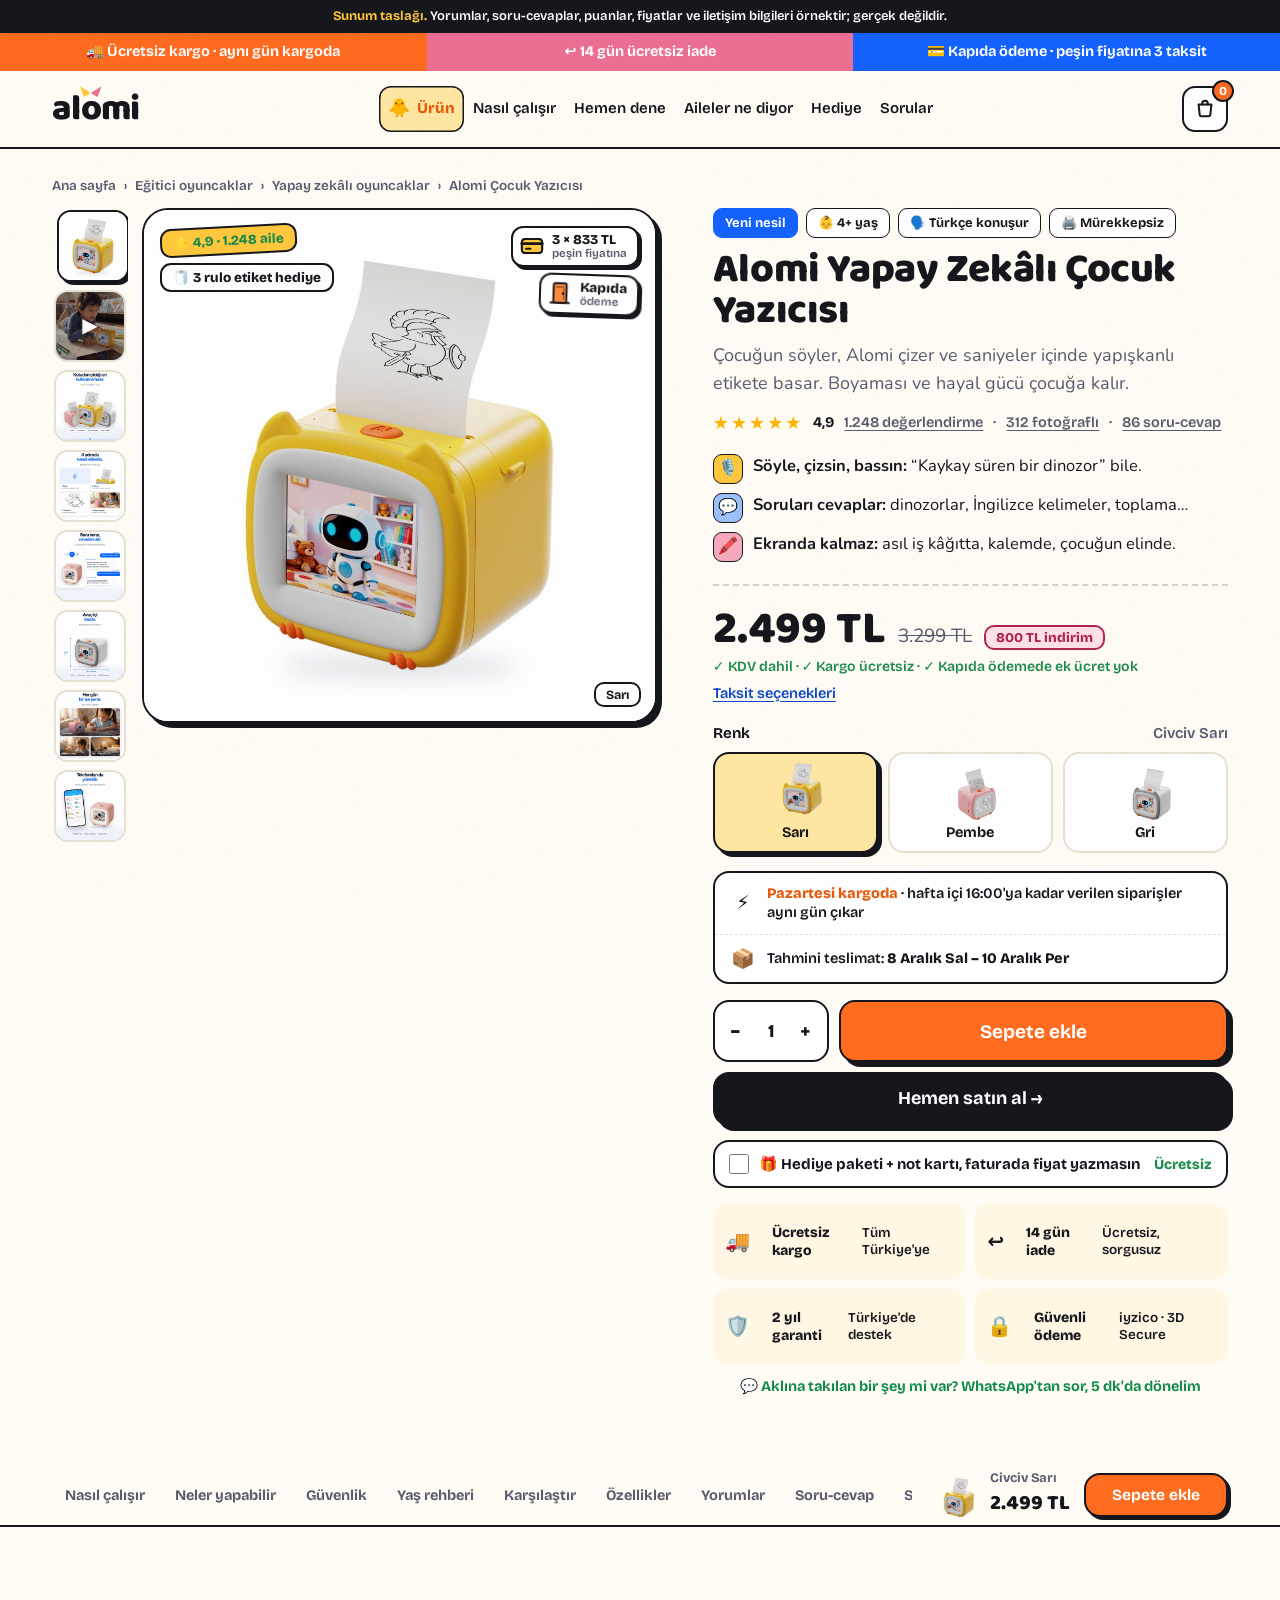
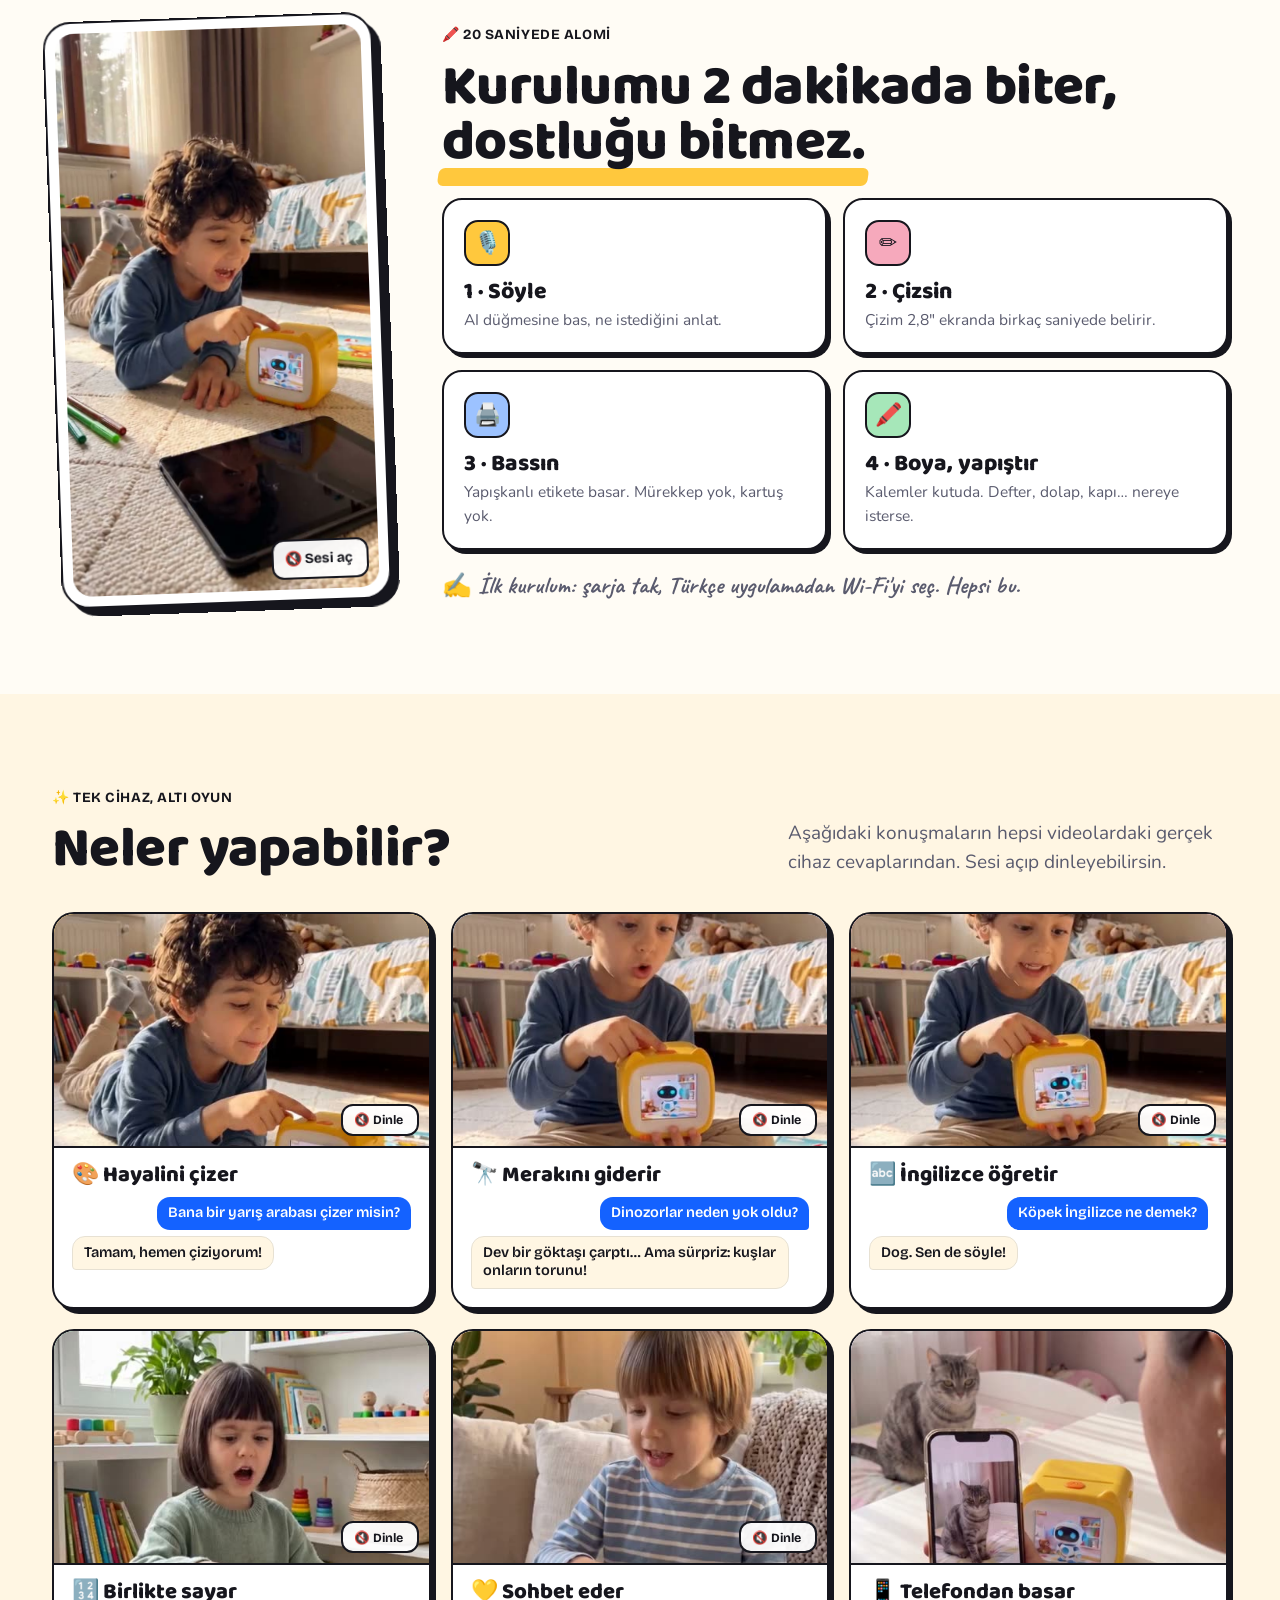
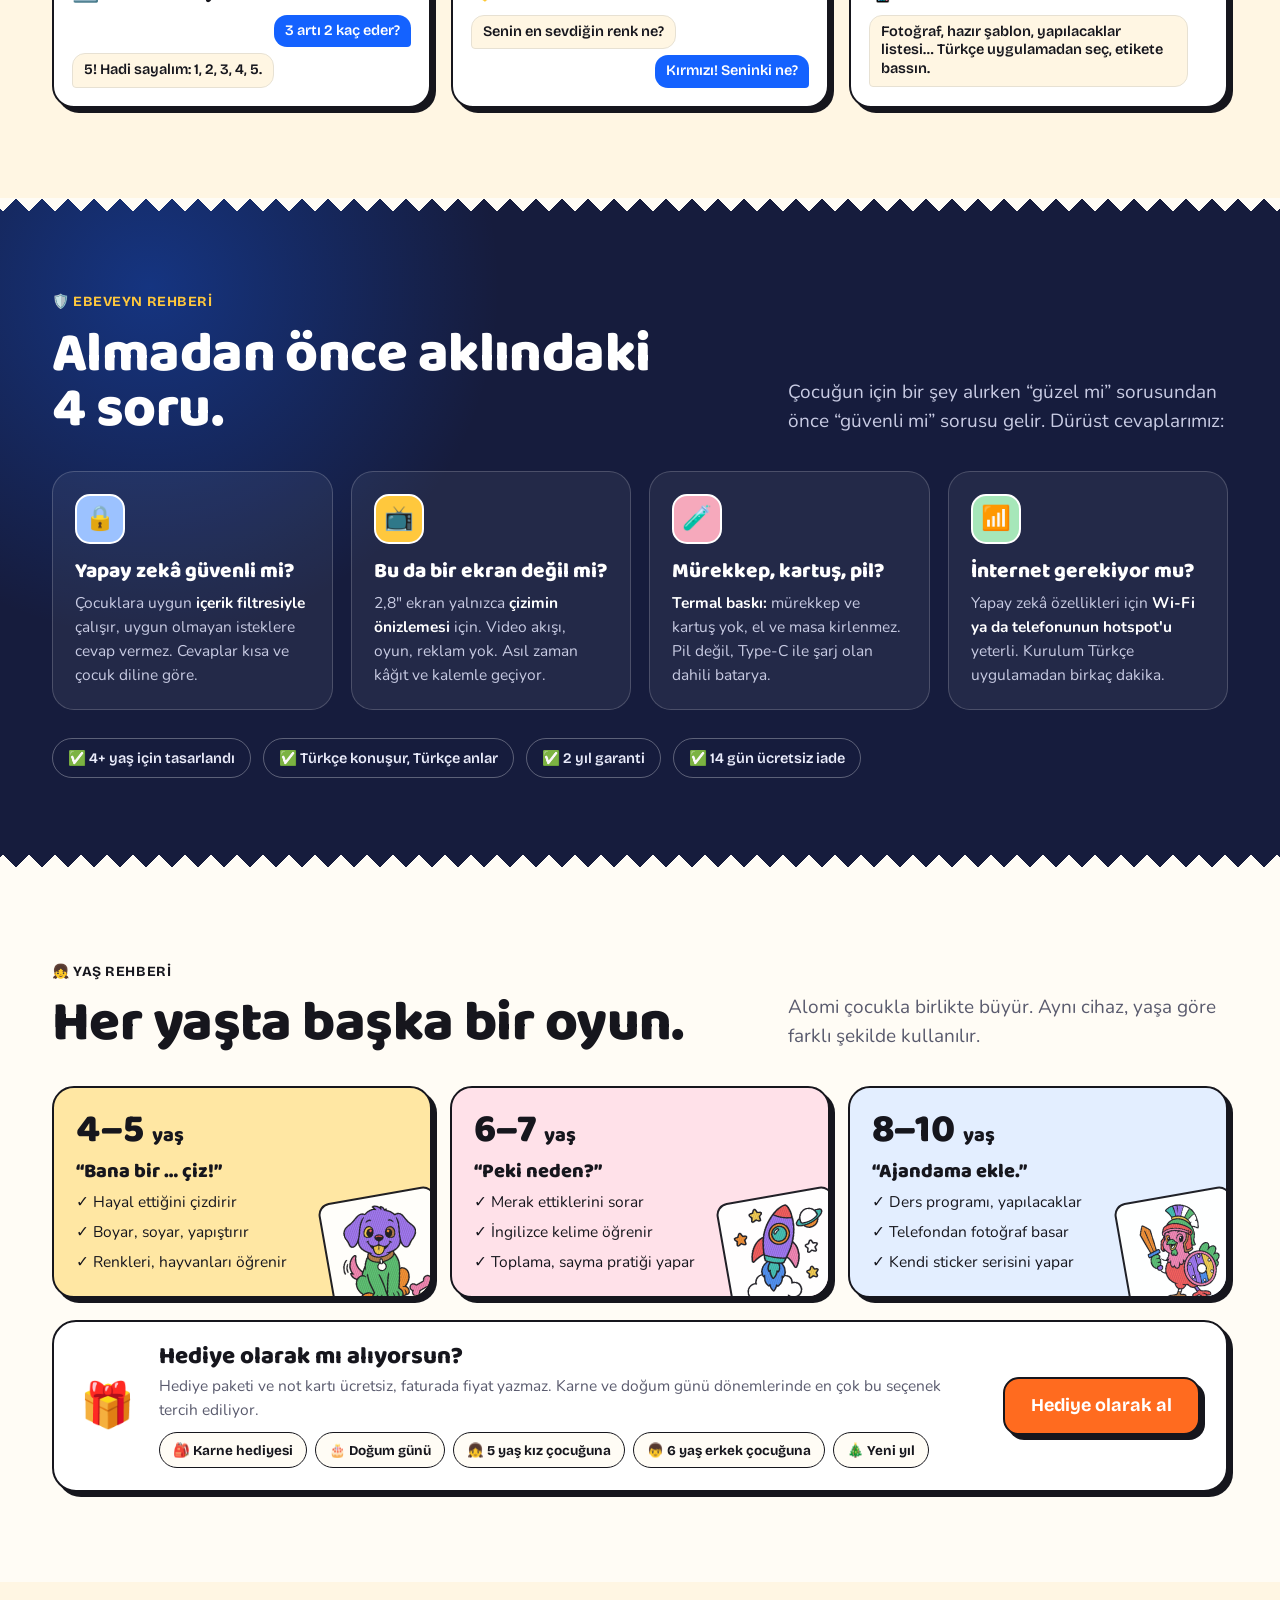
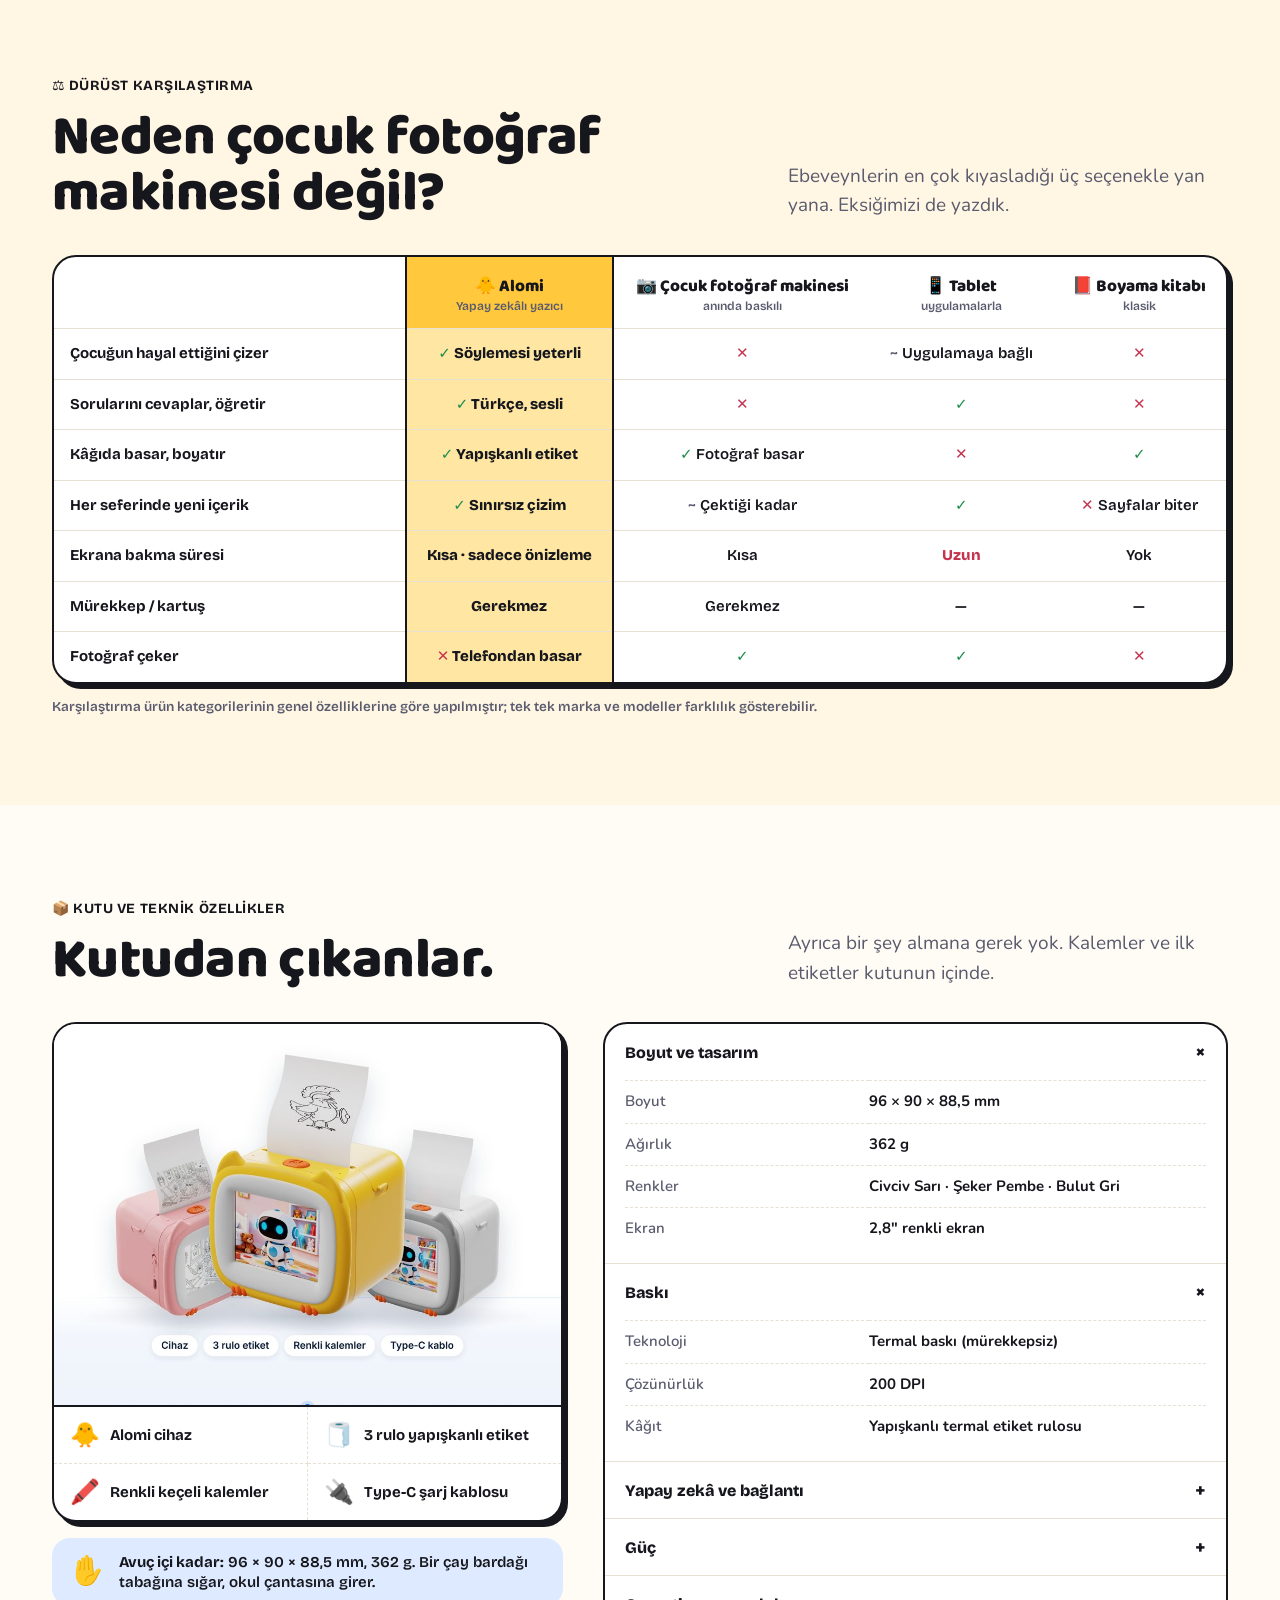
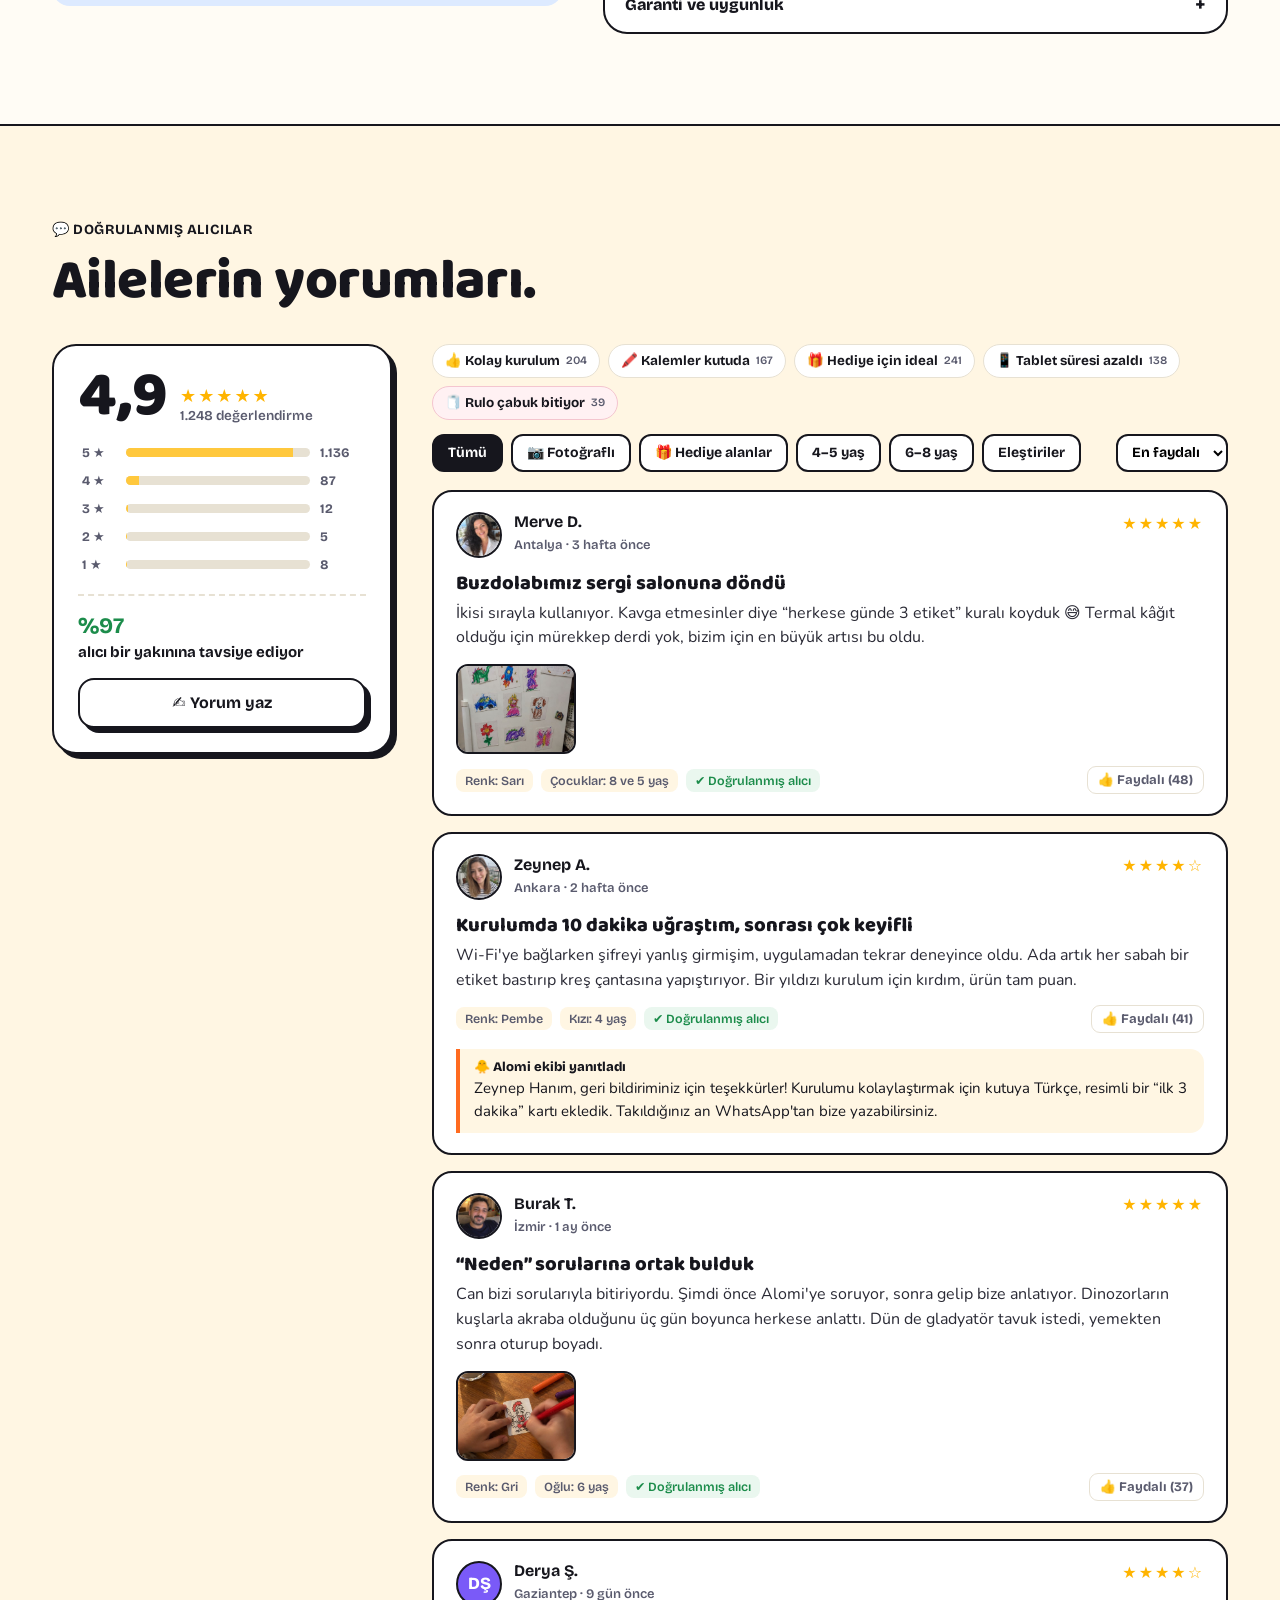
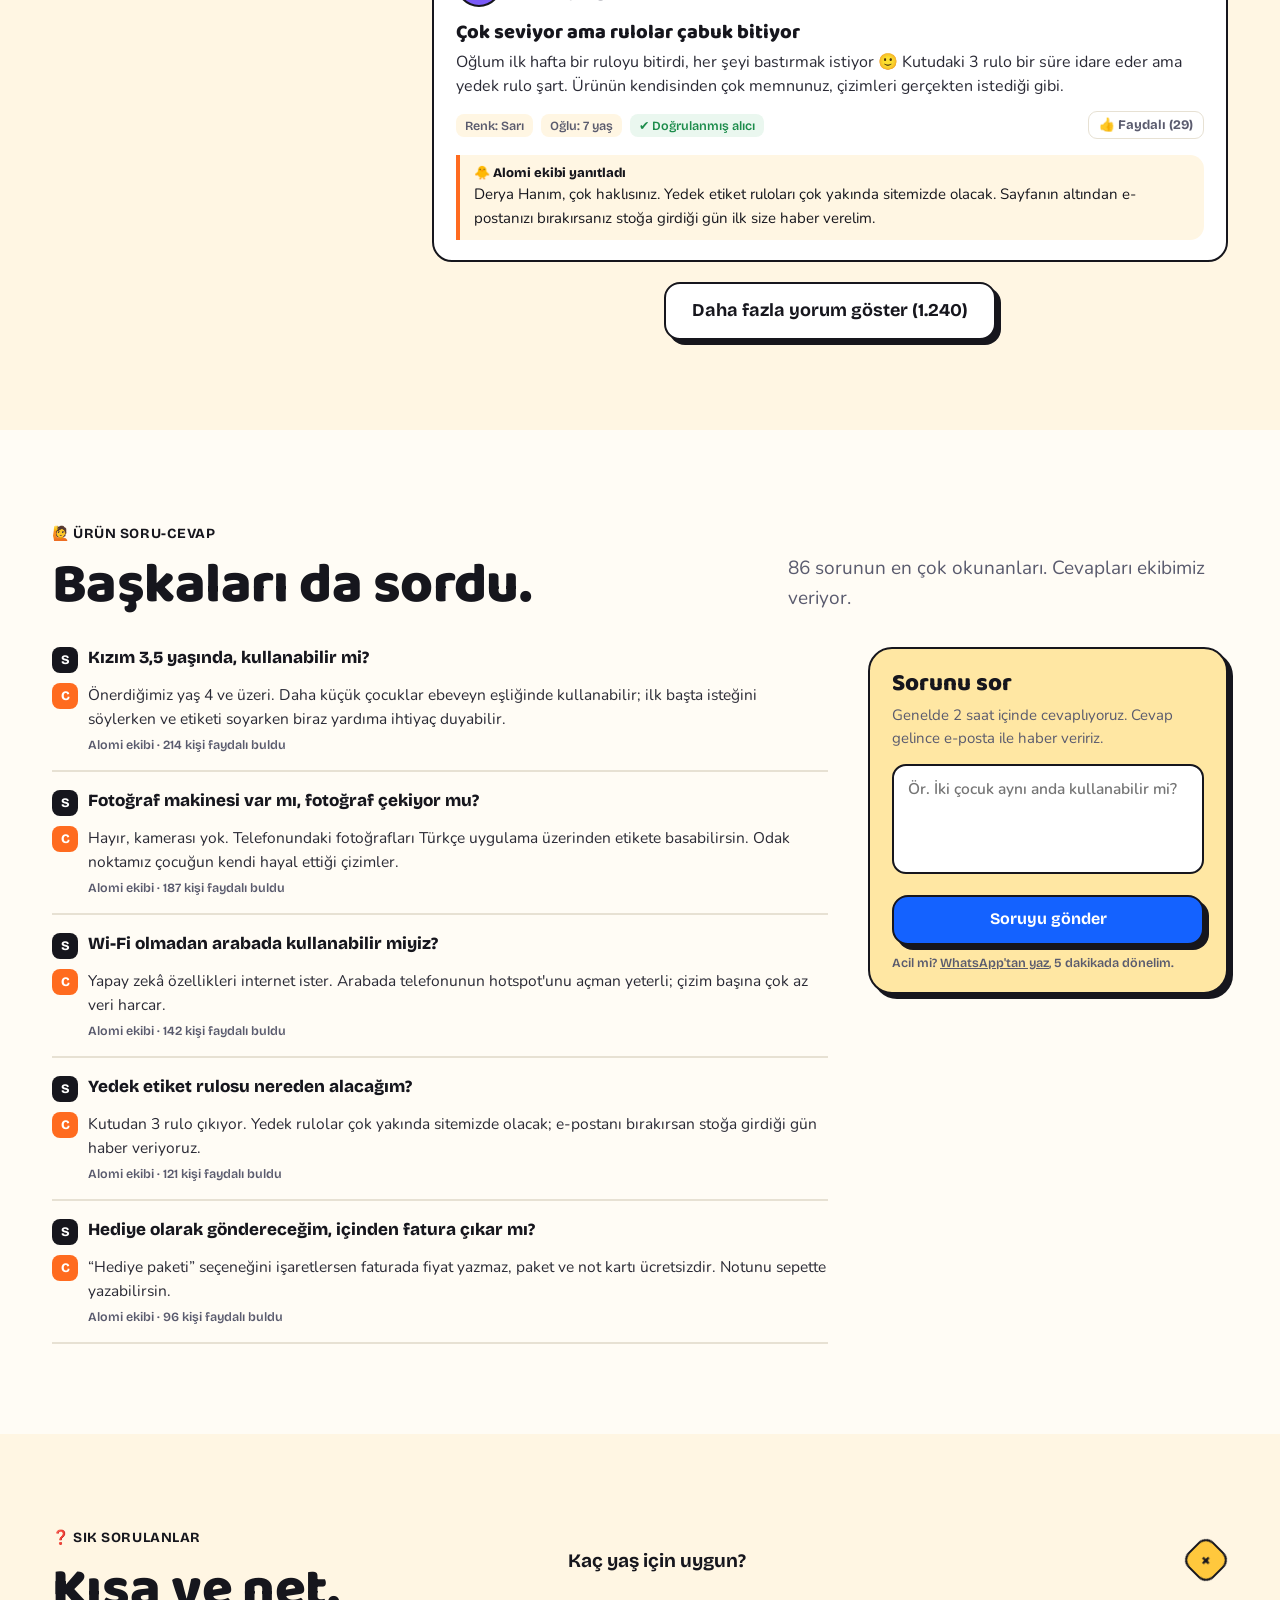
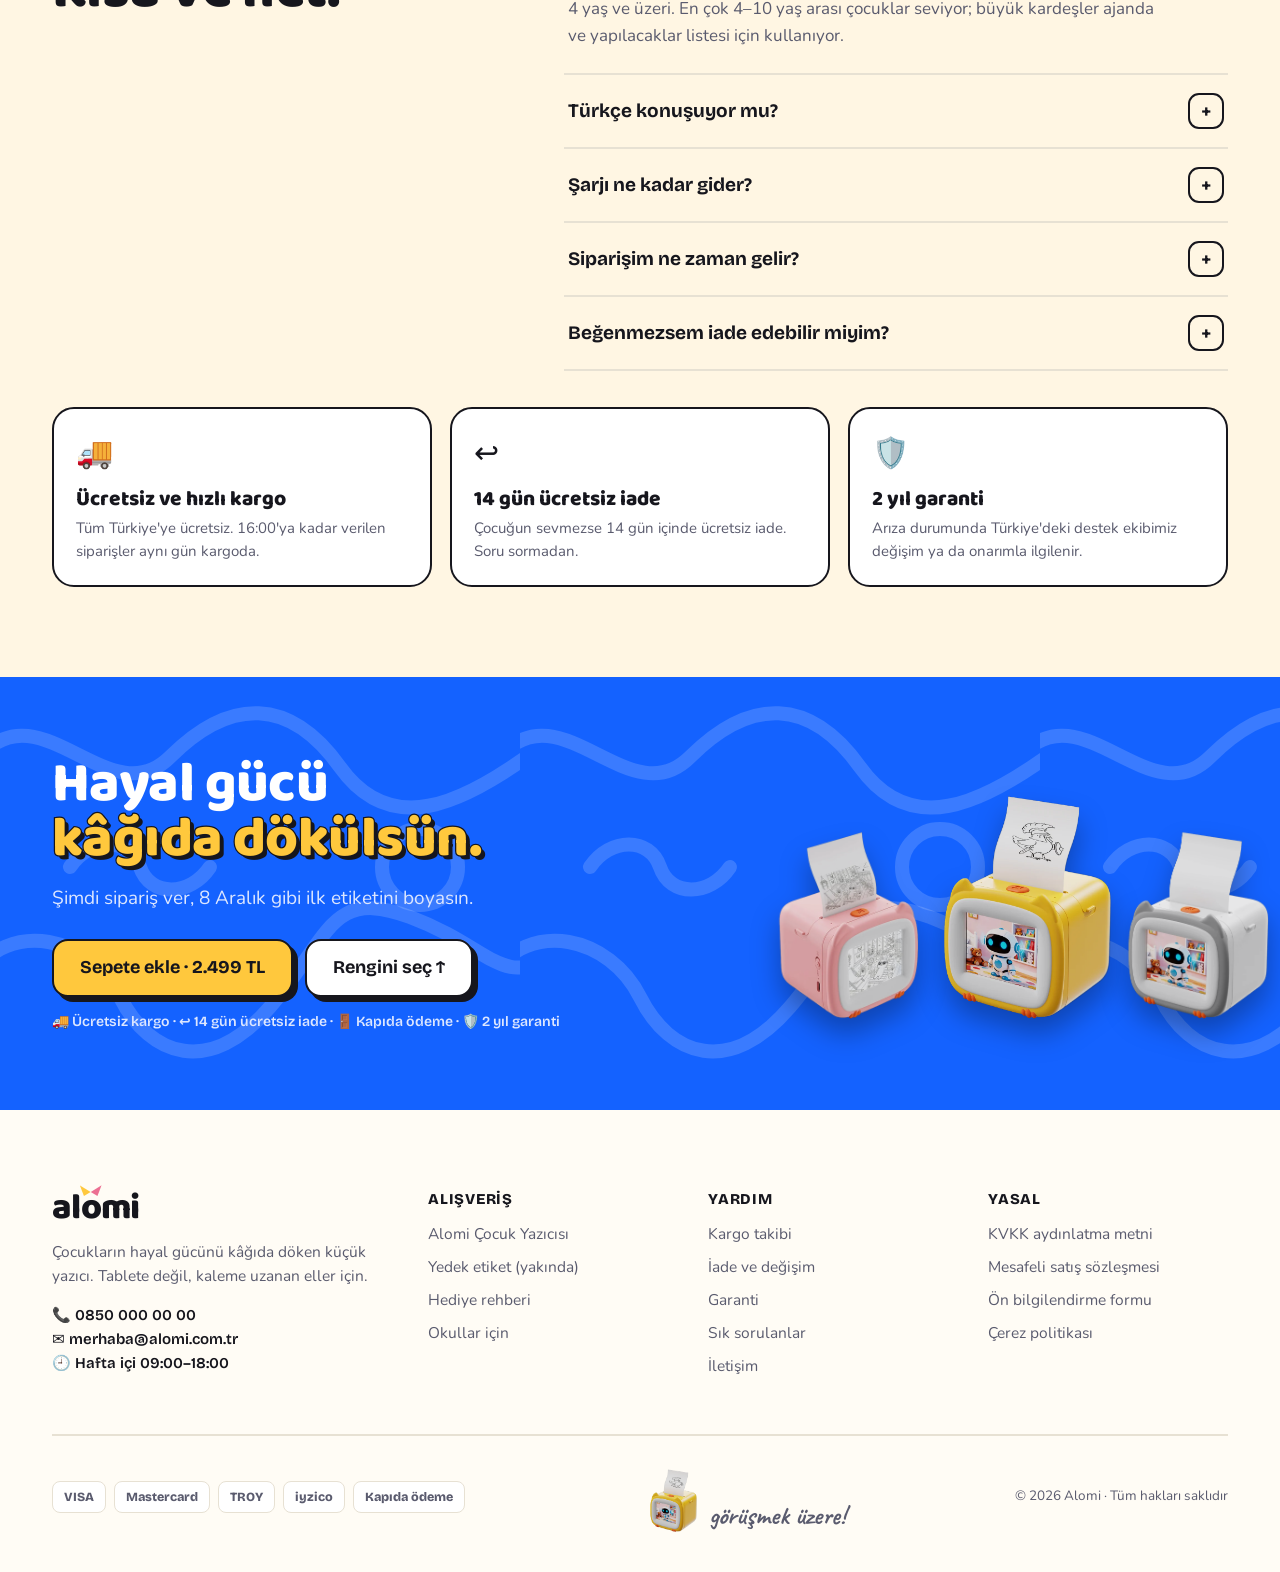
==== commit 58d9ed46: "Ürün fotoğrafına SVG ikonlu ödeme rozetleri (taksit, kapıda ödeme) Co-Authored-By: Claude Opus 5.5 (" ====
--- a/urun.html
+++ b/urun.html
@@ -9,7 +9,7 @@
 <link rel="preconnect" href="https://fonts.googleapis.com">
 <link rel="preconnect" href="https://fonts.gstatic.com" crossorigin>
 <link href="https://fonts.googleapis.com/css2?family=Baloo+2:wght@600;700;800&family=Bricolage+Grotesque:opsz,wght@12..96,500;12..96,600;12..96,700;12..96,800&family=Caveat:wght@600;700&family=Nunito:wght@400;600;700;800&display=swap" rel="stylesheet">
-<link rel="stylesheet" href="assets/ortak.css?v=6">
+<link rel="stylesheet" href="assets/ortak.css?v=7">
 <!--
   SUNUM NOTU: Yorumlar, soru-cevaplar, puan (4,9), sayılar (1.248 / 312 / 86), fiyat (2.499 TL) ve
   "aynı gün kargo" saati ÖRNEKTİR. Yayın öncesi gerçek verilerle değiştirilmelidir.
@@ -41,6 +41,13 @@
 .pg-badges span.y{background:var(--yellow);transform:rotate(-3deg)}
 .pg-cap{position:absolute;right:14px;bottom:14px;z-index:2;background:rgba(255,255,255,.94);border:2px solid var(--ink);border-radius:10px;padding:3px 10px;font:700 12.5px var(--f-ui)}
 .pg-swipe{display:none}
+/* ödeme rozetleri: fotoğrafın sağ üstü */
+.pg-pay{position:absolute;right:16px;top:16px;z-index:2;display:flex;flex-direction:column;align-items:flex-end;gap:7px;pointer-events:none}
+.pg-pay span{display:flex;align-items:center;gap:7px;background:#fff;border:2px solid var(--ink);border-radius:12px;padding:5px 10px 5px 6px;box-shadow:3px 3px 0 var(--ink)}
+.pg-pay span:nth-child(2){transform:rotate(2deg)}
+.pg-pay svg{width:26px;height:26px;flex:none;fill:none;stroke:var(--ink);stroke-width:2;stroke-linecap:round;stroke-linejoin:round}
+.pg-pay b{font:800 13.5px/1.05 var(--f-ui)}
+.pg-pay small{display:block;font:600 11.5px/1.1 var(--f-ui);color:var(--muted)}
 
 /* satın alma kutusu */
 .bb-tags{display:flex;gap:8px;flex-wrap:wrap;margin-bottom:12px}
@@ -357,7 +364,12 @@
   .pg-dots{display:flex;justify-content:center;gap:5px;margin-top:10px}
   .pg-dots i{width:6px;height:6px;border-radius:3px;background:#D9D2C2;transition:all .25s}
   .pg-dots i.act{width:18px;background:var(--ink)}
-  .pg-swipe .pg-badges{left:28px}
+  .pg-swipe .pg-badges{left:24px;top:auto;bottom:12px}
+  .pg-swipe .pg-pay{right:24px;top:14px;gap:6px}
+  .pg-pay span{padding:4px 8px 4px 5px;border-radius:10px;box-shadow:2px 2px 0 var(--ink)}
+  .pg-pay svg{width:22px;height:22px}
+  .pg-pay b{font-size:12.5px}
+  .pg-pay small{font-size:10.5px}
   .bb-price b{font-size:38px}
   .sw button img{height:48px}
   .buyrow .btn,.qty{height:58px}
@@ -455,10 +467,12 @@
           <img id="pgImg" src="assets/img/g-sari.jpg" alt="Alomi Yapay Zekâlı Çocuk Yazıcısı, sarı">
           <video id="pgVid" playsinline controls preload="none" poster="assets/video/hero-akis.jpg"></video>
           <span class="pg-cap" id="pgCap">Sarı</span>
+          <div class="pg-pay"><span><svg viewBox="0 0 28 28" aria-hidden="true"><rect x="3" y="6.5" width="22" height="15" rx="3.5" fill="#FFC83D"/><path d="M3 11.5h22" stroke-width="3"/><path d="M7.5 17h5"/><rect x="3" y="6.5" width="22" height="15" rx="3.5"/></svg><b>3 × 833 TL<small>peşin fiyatına</small></b></span><span><svg viewBox="0 0 28 28" aria-hidden="true"><path d="M4 24.5h20"/><rect x="7" y="3.5" width="14" height="21" rx="2" fill="#FF8A3D"/><path d="M10 7.5h8v13" fill="none" stroke-opacity=".35"/><circle cx="17.2" cy="14.5" r="1.3" fill="#16161D" stroke="none"/></svg><b>Kapıda<small>ödeme</small></b></span></div>
         </div>
         <div class="pg-swipe">
           <div class="pg-track" id="pgTrack"></div>
           <div class="pg-badges"><span class="y">⭐ 4,9 · 1.248 aile</span></div>
+          <div class="pg-pay"><span><svg viewBox="0 0 28 28" aria-hidden="true"><rect x="3" y="6.5" width="22" height="15" rx="3.5" fill="#FFC83D"/><path d="M3 11.5h22" stroke-width="3"/><path d="M7.5 17h5"/><rect x="3" y="6.5" width="22" height="15" rx="3.5"/></svg><b>3 × 833 TL<small>peşin fiyatına</small></b></span><span><svg viewBox="0 0 28 28" aria-hidden="true"><path d="M4 24.5h20"/><rect x="7" y="3.5" width="14" height="21" rx="2" fill="#FF8A3D"/><path d="M10 7.5h8v13" fill="none" stroke-opacity=".35"/><circle cx="17.2" cy="14.5" r="1.3" fill="#16161D" stroke="none"/></svg><b>Kapıda<small>ödeme</small></b></span></div>
           <span class="pg-count" id="pgCount">1 / 9</span>
           <div class="pg-dots" id="pgDots"></div>
         </div>
@@ -479,7 +493,6 @@
         <div class="bb-price"><b>2.499 TL</b><s>3.299 TL</s><span class="off">800 TL indirim</span></div>
         <div class="bb-incl">✓ KDV dahil · ✓ Kargo ücretsiz · ✓ Kapıda ödemede ek ücret yok</div>
         <div class="bb-pay">
-          <span>💳 Peşin fiyatına 3 × 833 TL</span>
           <details><summary>Taksit seçenekleri</summary>
             <div class="inst">
               <div><span>Tek çekim</span><b>2.499,00 TL</b></div>
@@ -488,7 +501,6 @@
               <small>Tüm kredi kartlarına peşin fiyatına. Ödeme iyzico güvencesiyle alınır.</small>
             </div>
           </details>
-          <span>🚪 Kapıda ödeme</span>
         </div>
 
         <div class="lbl l-col">Renk <em id="colorName">Civciv Sarı</em></div>
@@ -858,6 +870,14 @@
   $$('video').forEach(o=>o.muted=true); $$('.snd').forEach(o=>o.classList.remove('is-on'));
   if(on){ if(v.dataset.src&&!v.src) v.src=v.dataset.src; v.muted=false; v.currentTime=0; v.play(); b.classList.add('is-on') } }));
 
+/* ---------- videoya dokununca ses aç/kapat (kaydırırken değil, gerçek dokunuşta) ---------- */
+$$('.snd').forEach(b=>{ const v=document.getElementById(b.dataset.for); if(!v||v.controls) return;
+  const box=v.parentElement; let x0=null,y0=0,t0=0; box.style.cursor='pointer';
+  box.addEventListener('pointerdown',e=>{ x0=e.clientX; y0=e.clientY; t0=Date.now() },{passive:true});
+  box.addEventListener('click',e=>{ if(e.target.closest('button,a')) return;
+    if(x0!=null && (Math.hypot(e.clientX-x0,e.clientY-y0)>10 || Date.now()-t0>600)) return;
+    b.click() }); });
+
 /* ---------- galeri ---------- */
 const NAMES={sari:'Civciv Sarı',pembe:'Şeker Pembe',gri:'Bulut Gri'}, ACC={sari:'Sarıyı',pembe:'Pembeyi',gri:'Griyi'};
 let color='sari';
--- a/assets/ortak.css
+++ b/assets/ortak.css
@@ -642,7 +642,7 @@
   .buy-grid{display:flex;flex-direction:column;align-items:stretch;gap:0}
   .info{display:contents}
   .info .rate{order:1}.info h2{order:2}.info .sub{order:3}.price{order:4}.pay{order:5}
-  .gal{order:6;margin-top:16px;position:static}
+  .gal{order:0;margin-bottom:16px;position:static}
   .o-col{order:7}.colors{order:8}.buy-ctas{order:9}.gift-line{order:10}.o-box{order:11}.box{order:12}.assure{order:13}
   .thumbs{display:none}
   .main-img{aspect-ratio:4/3;touch-action:pan-y}
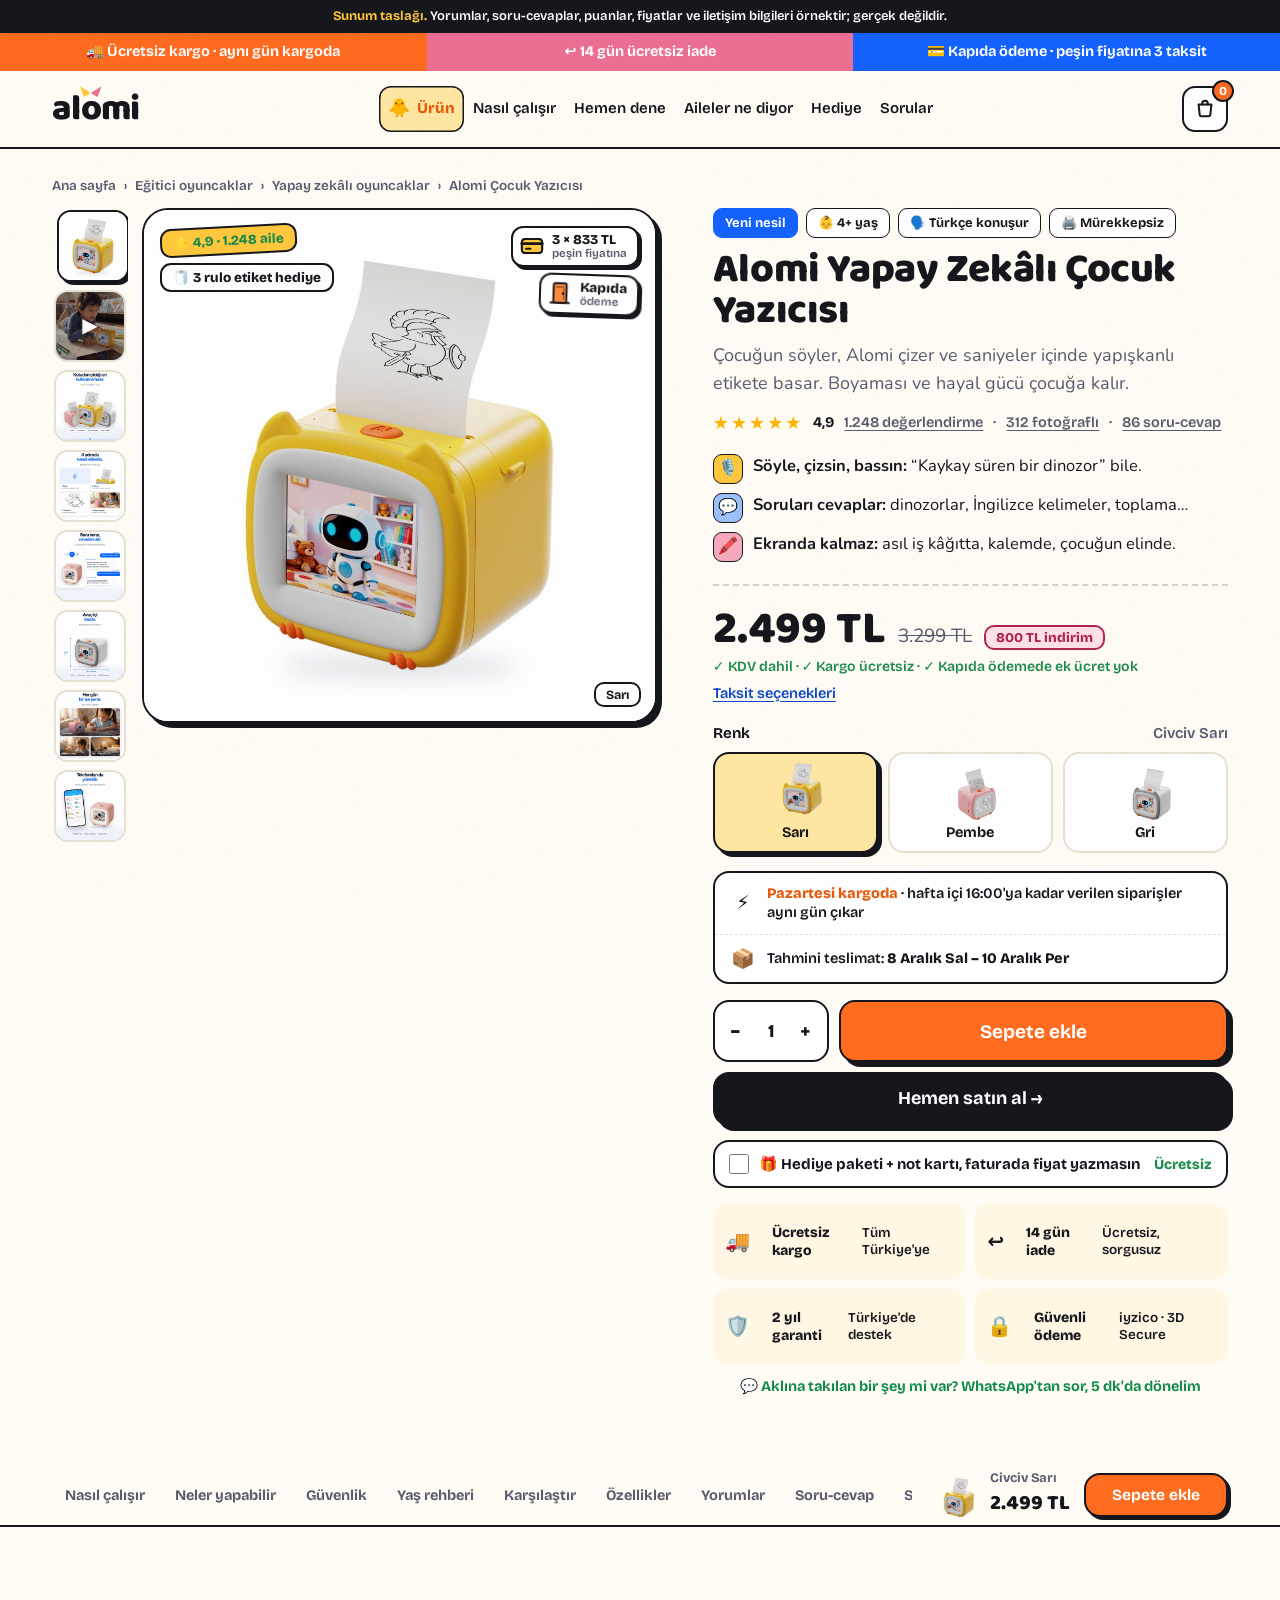
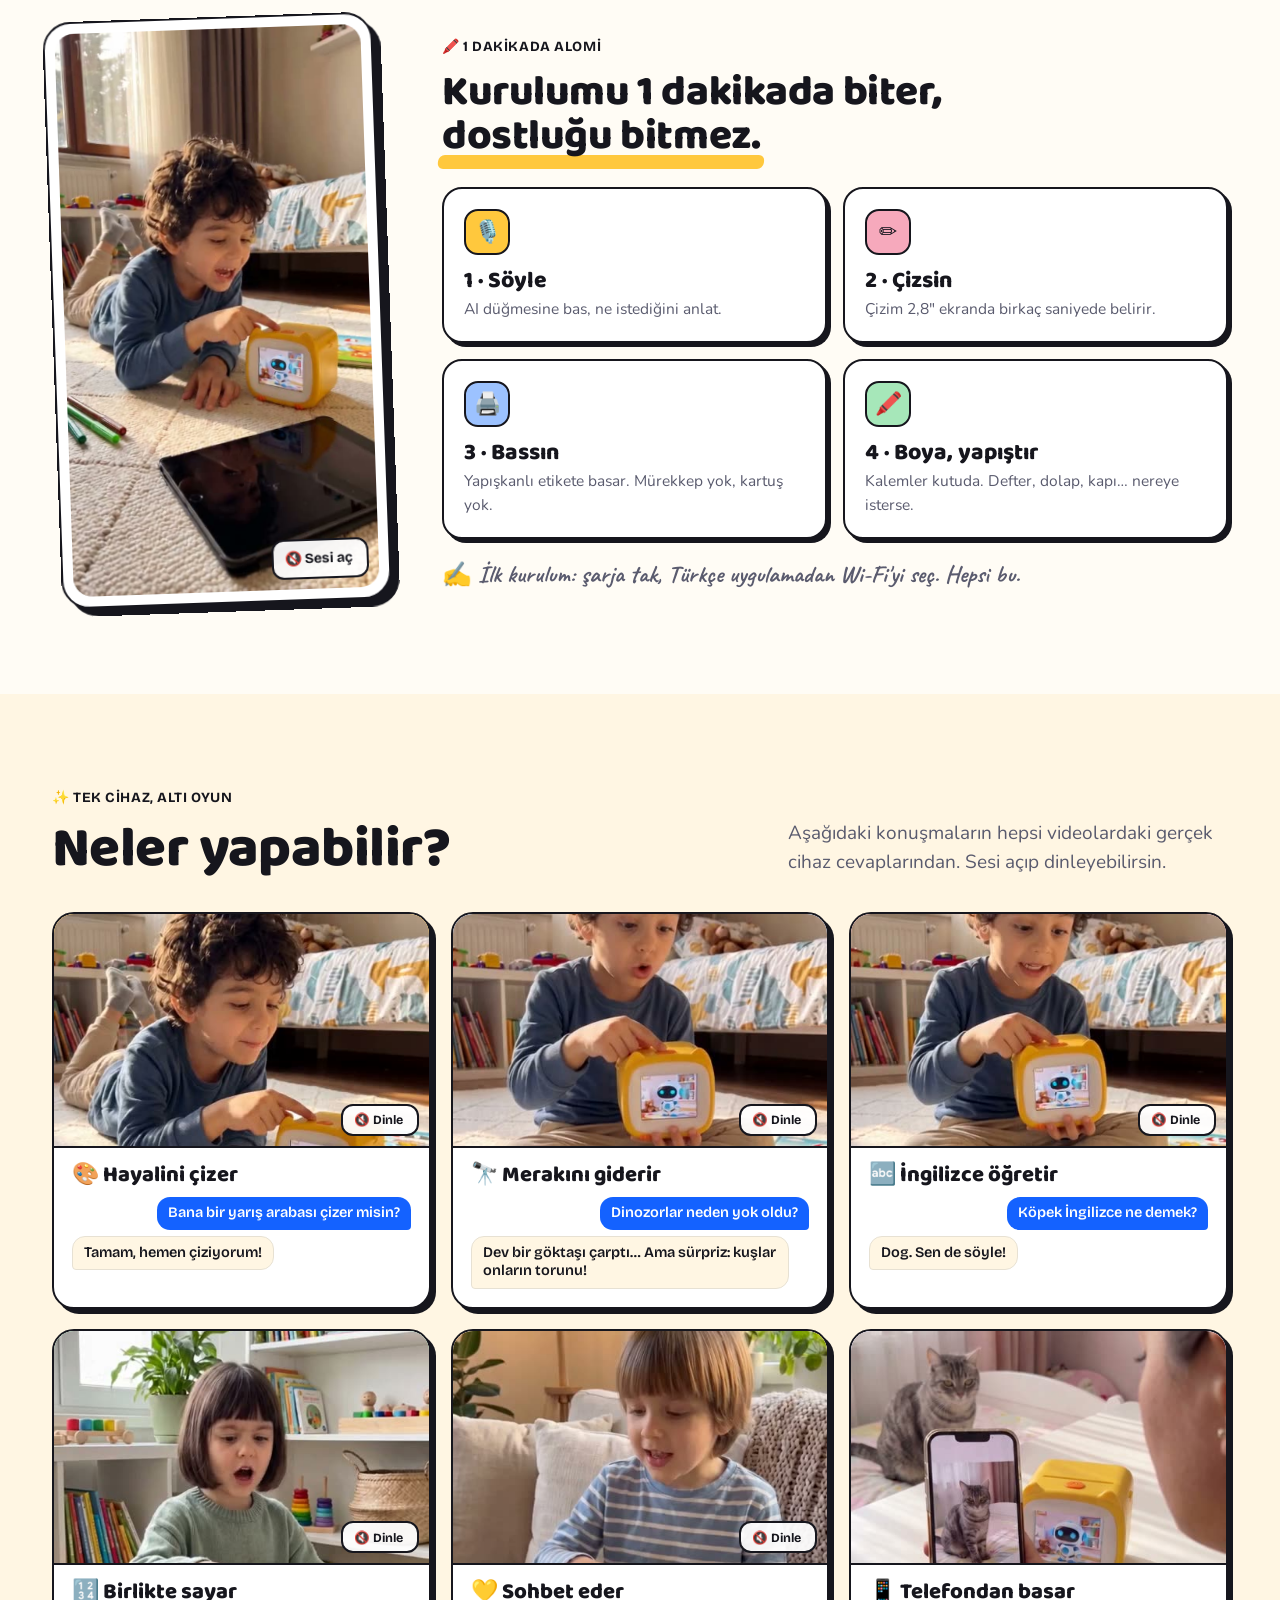
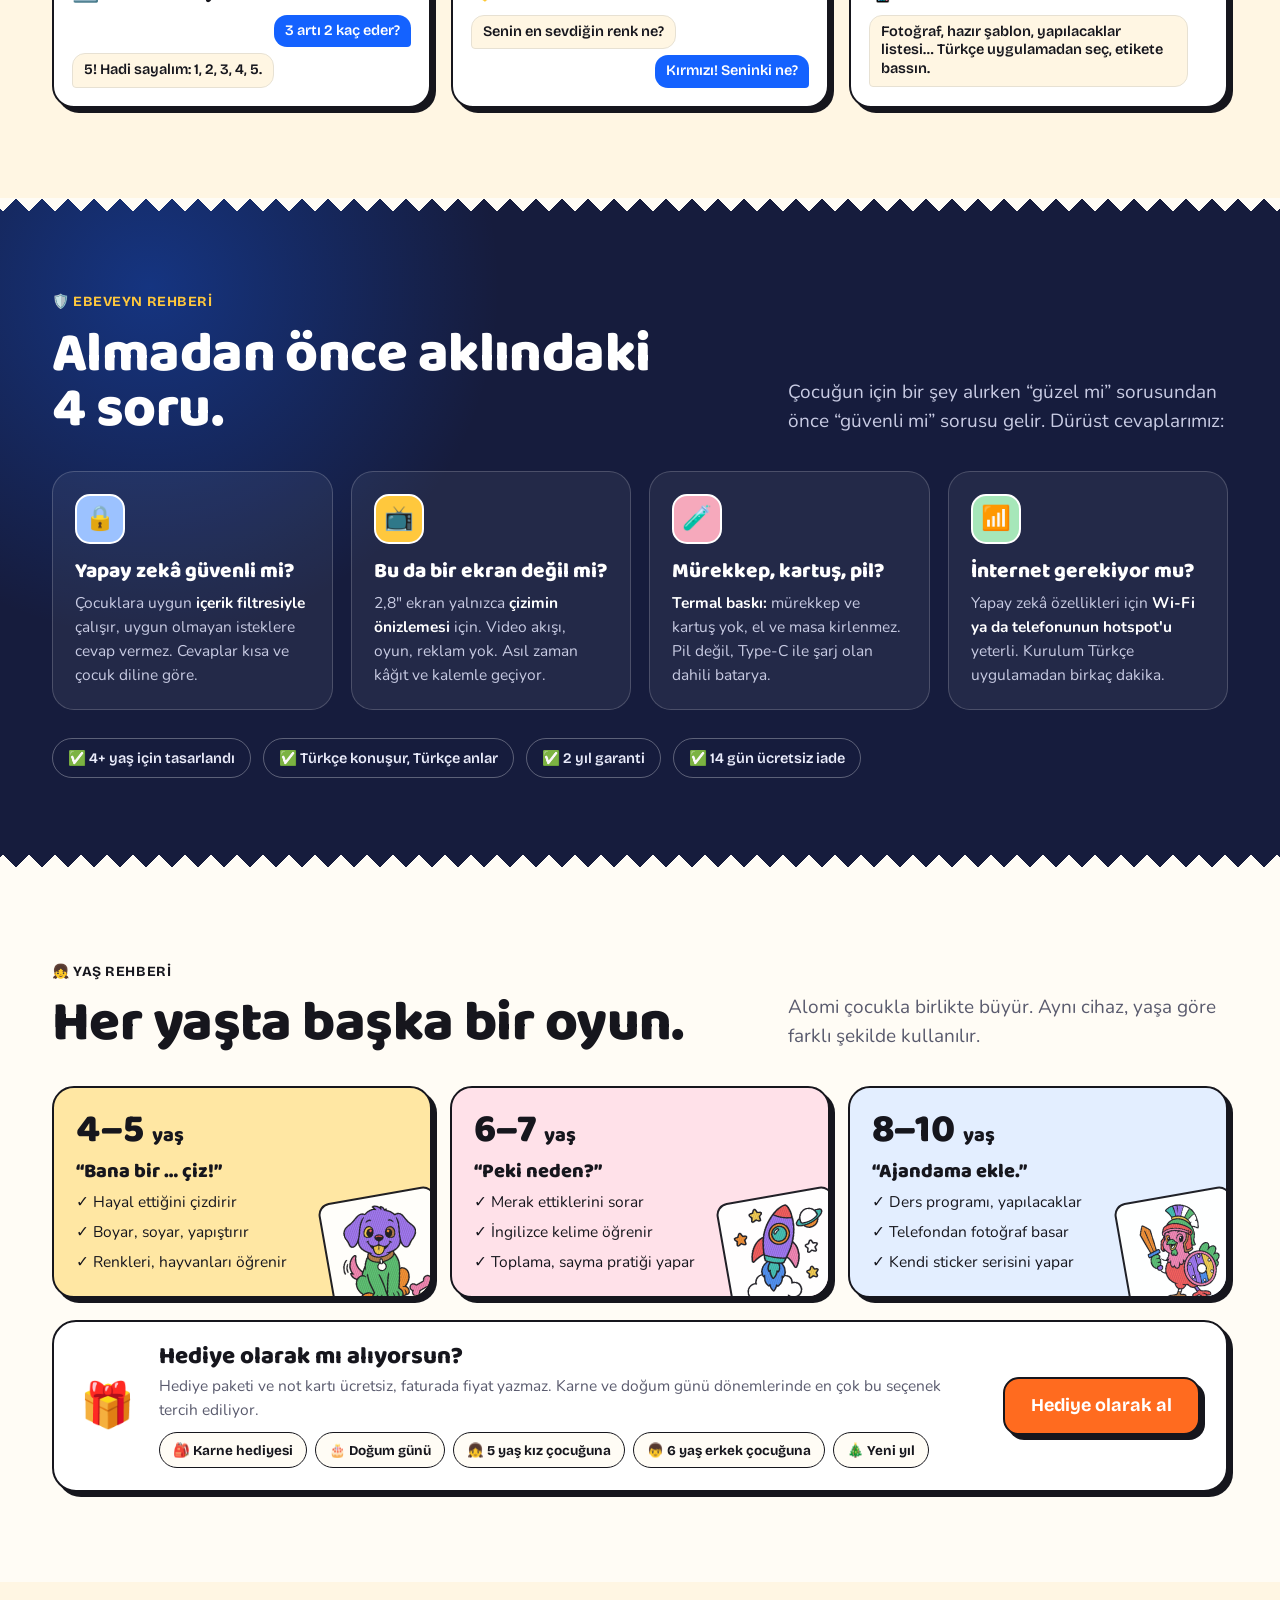
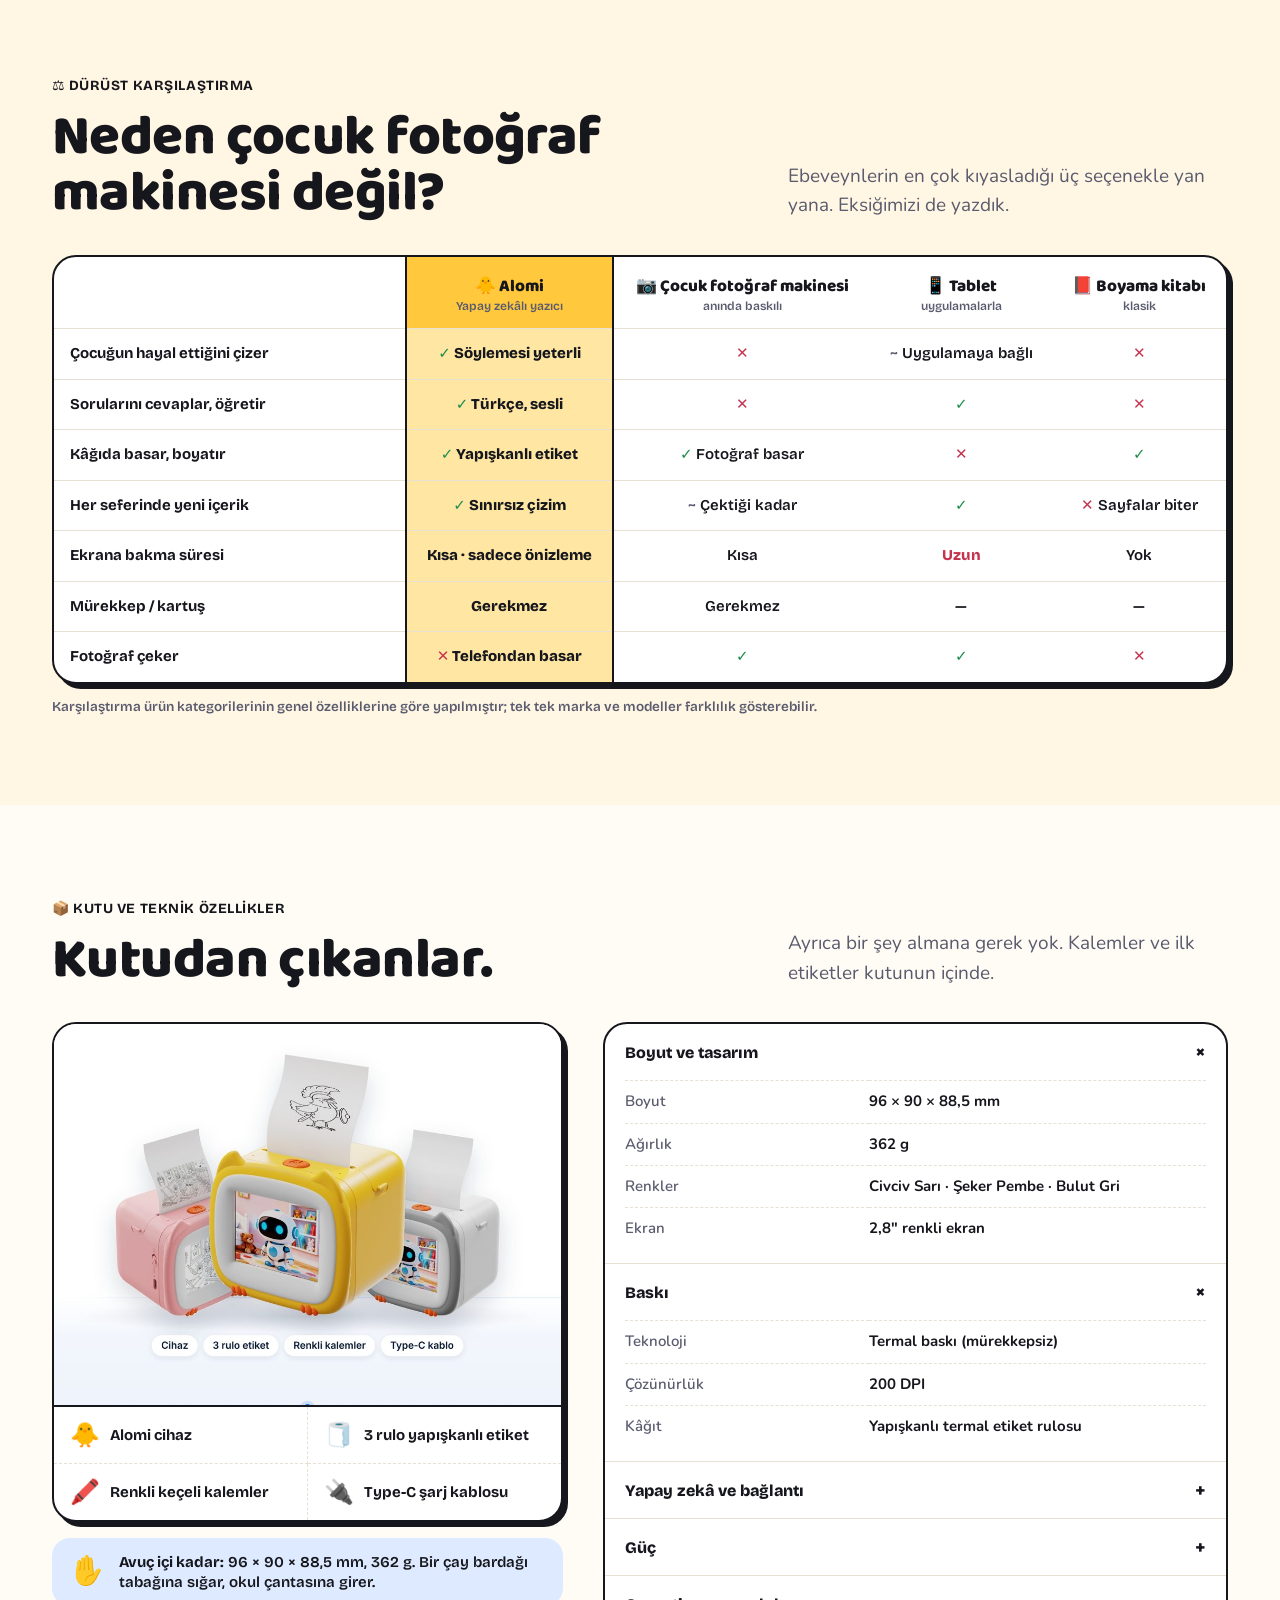
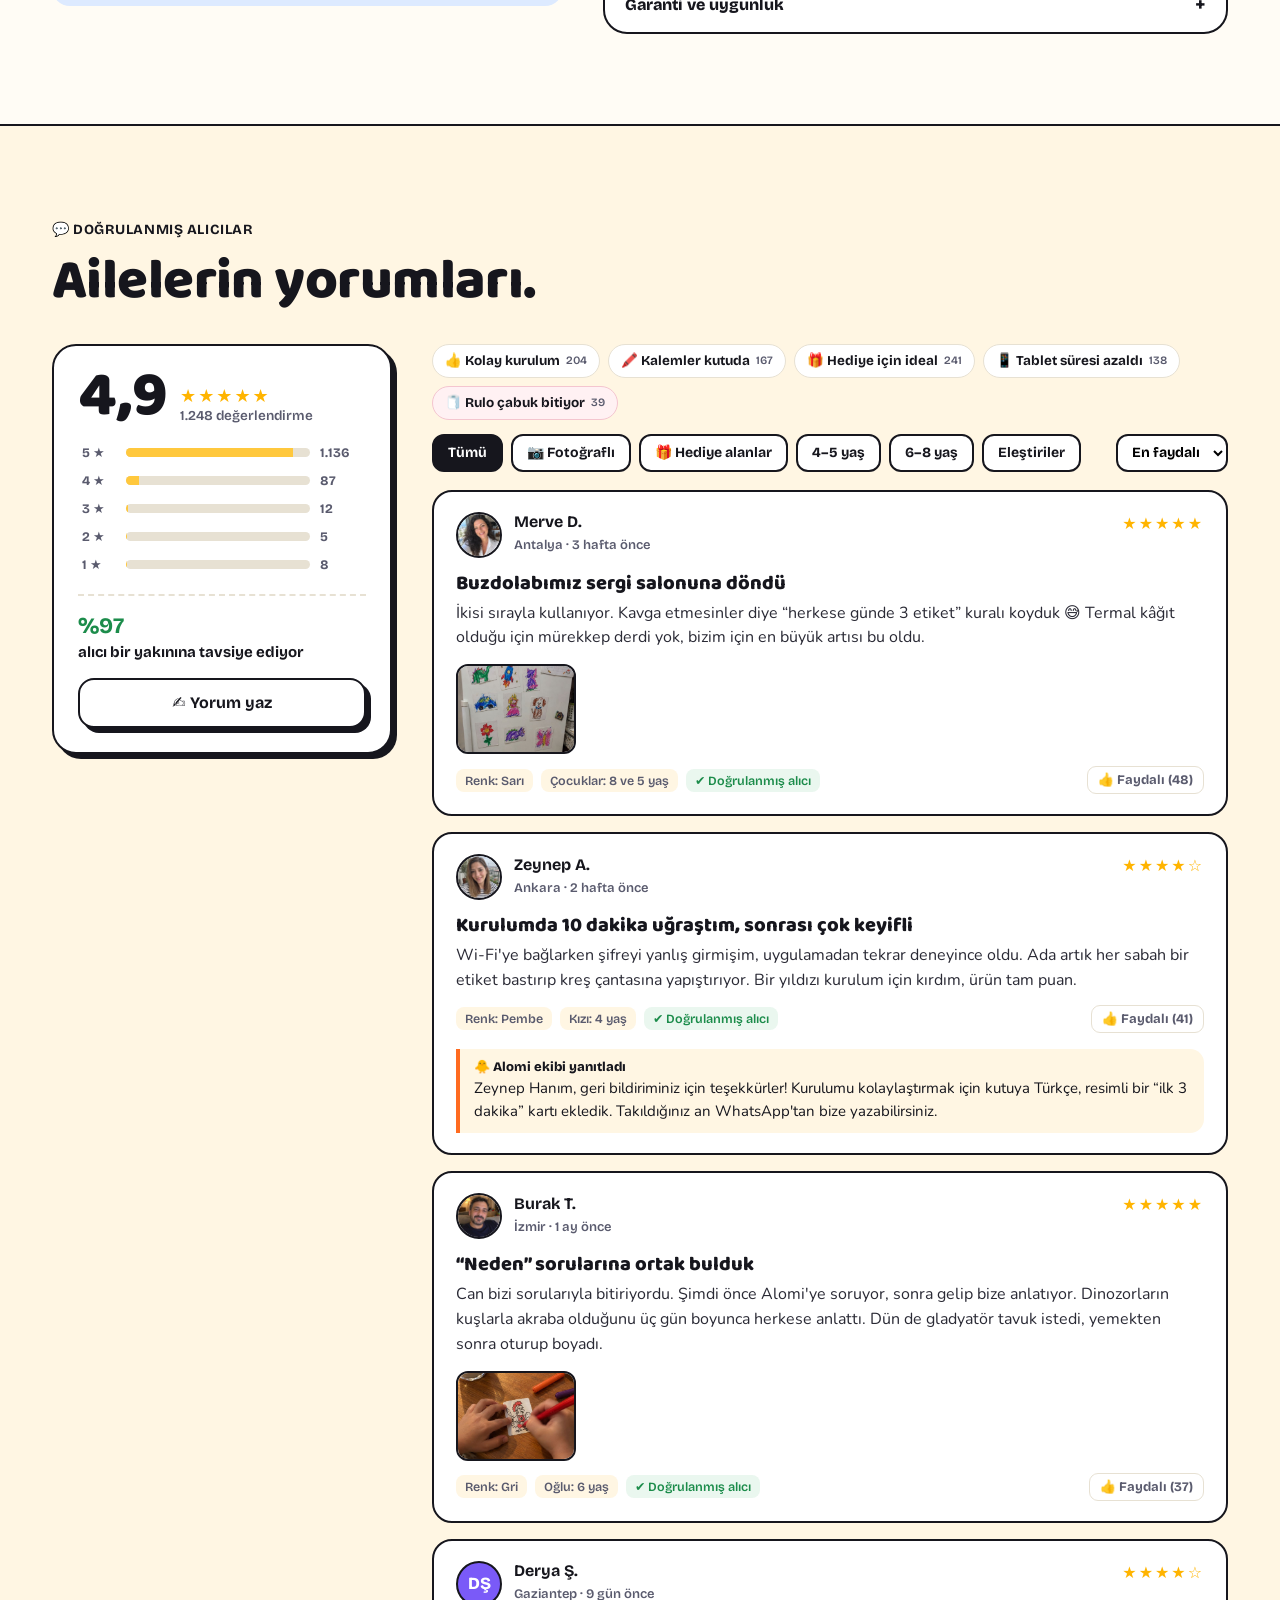
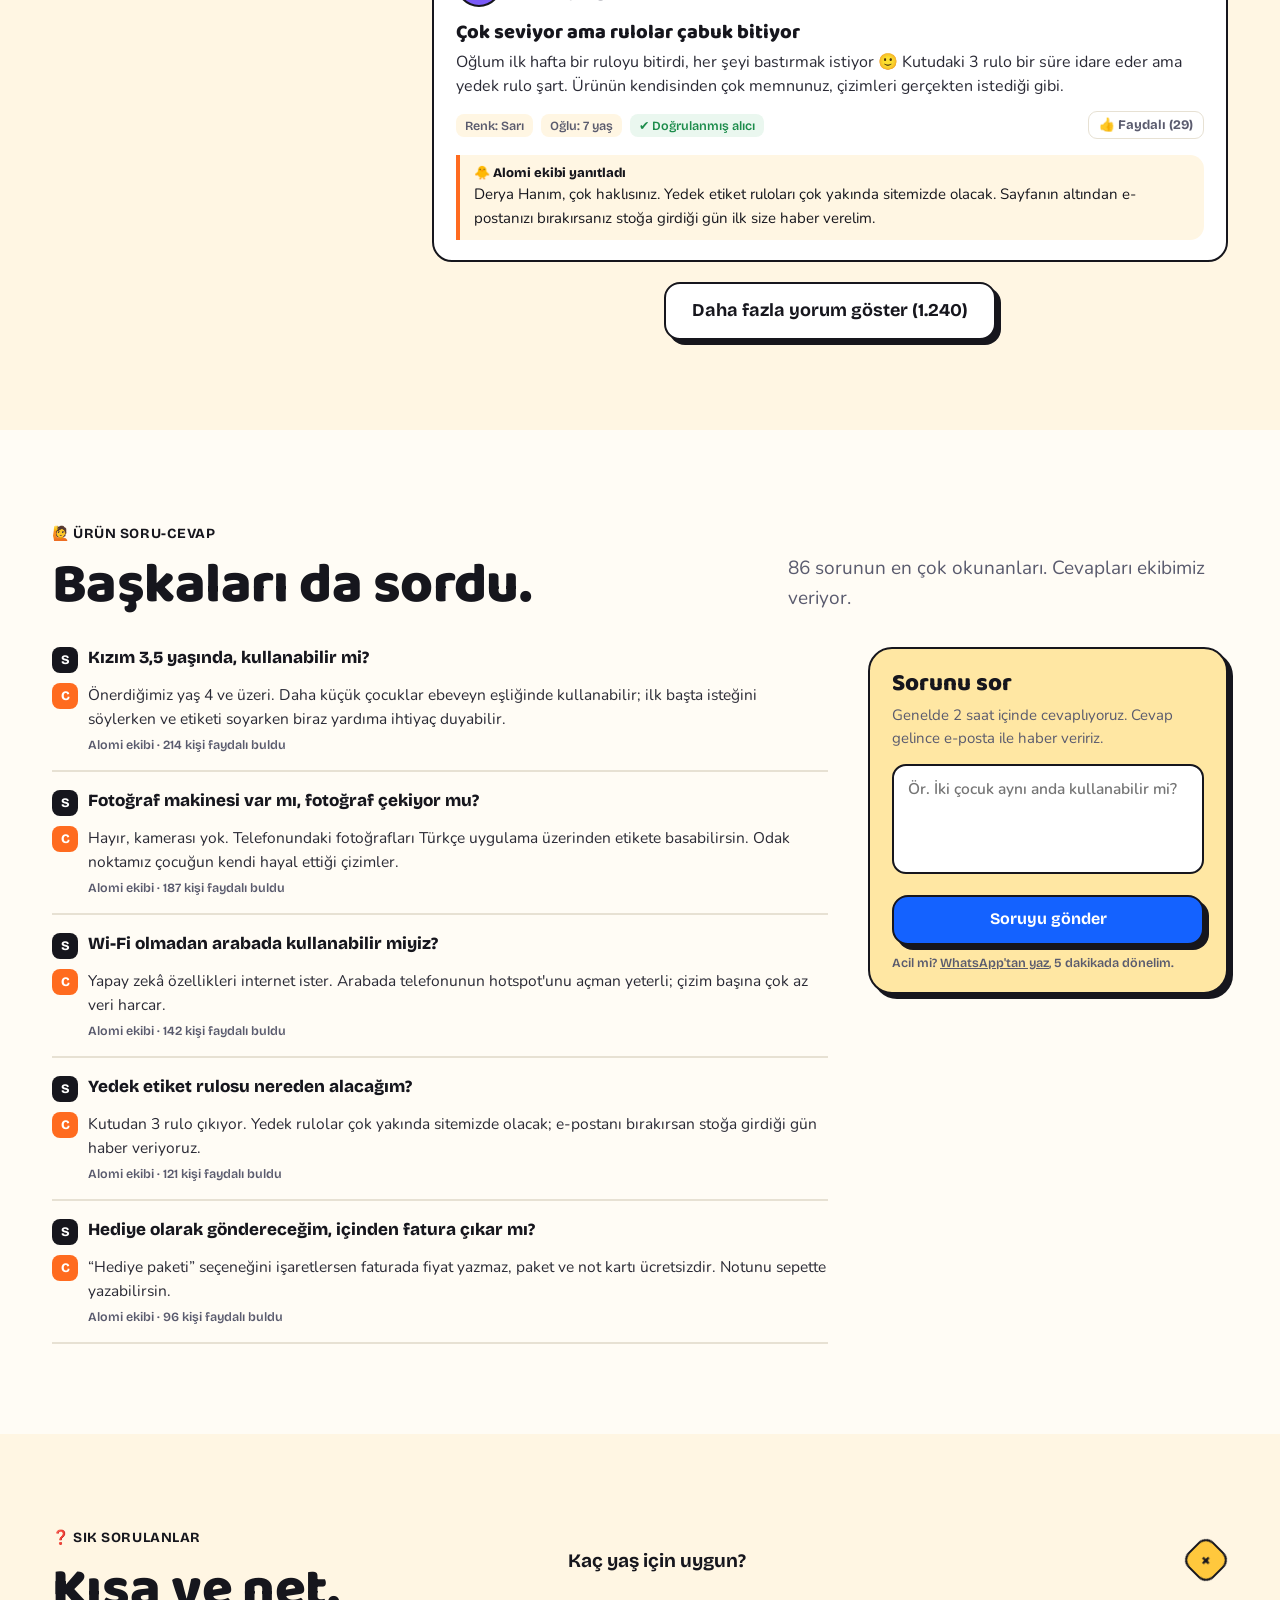
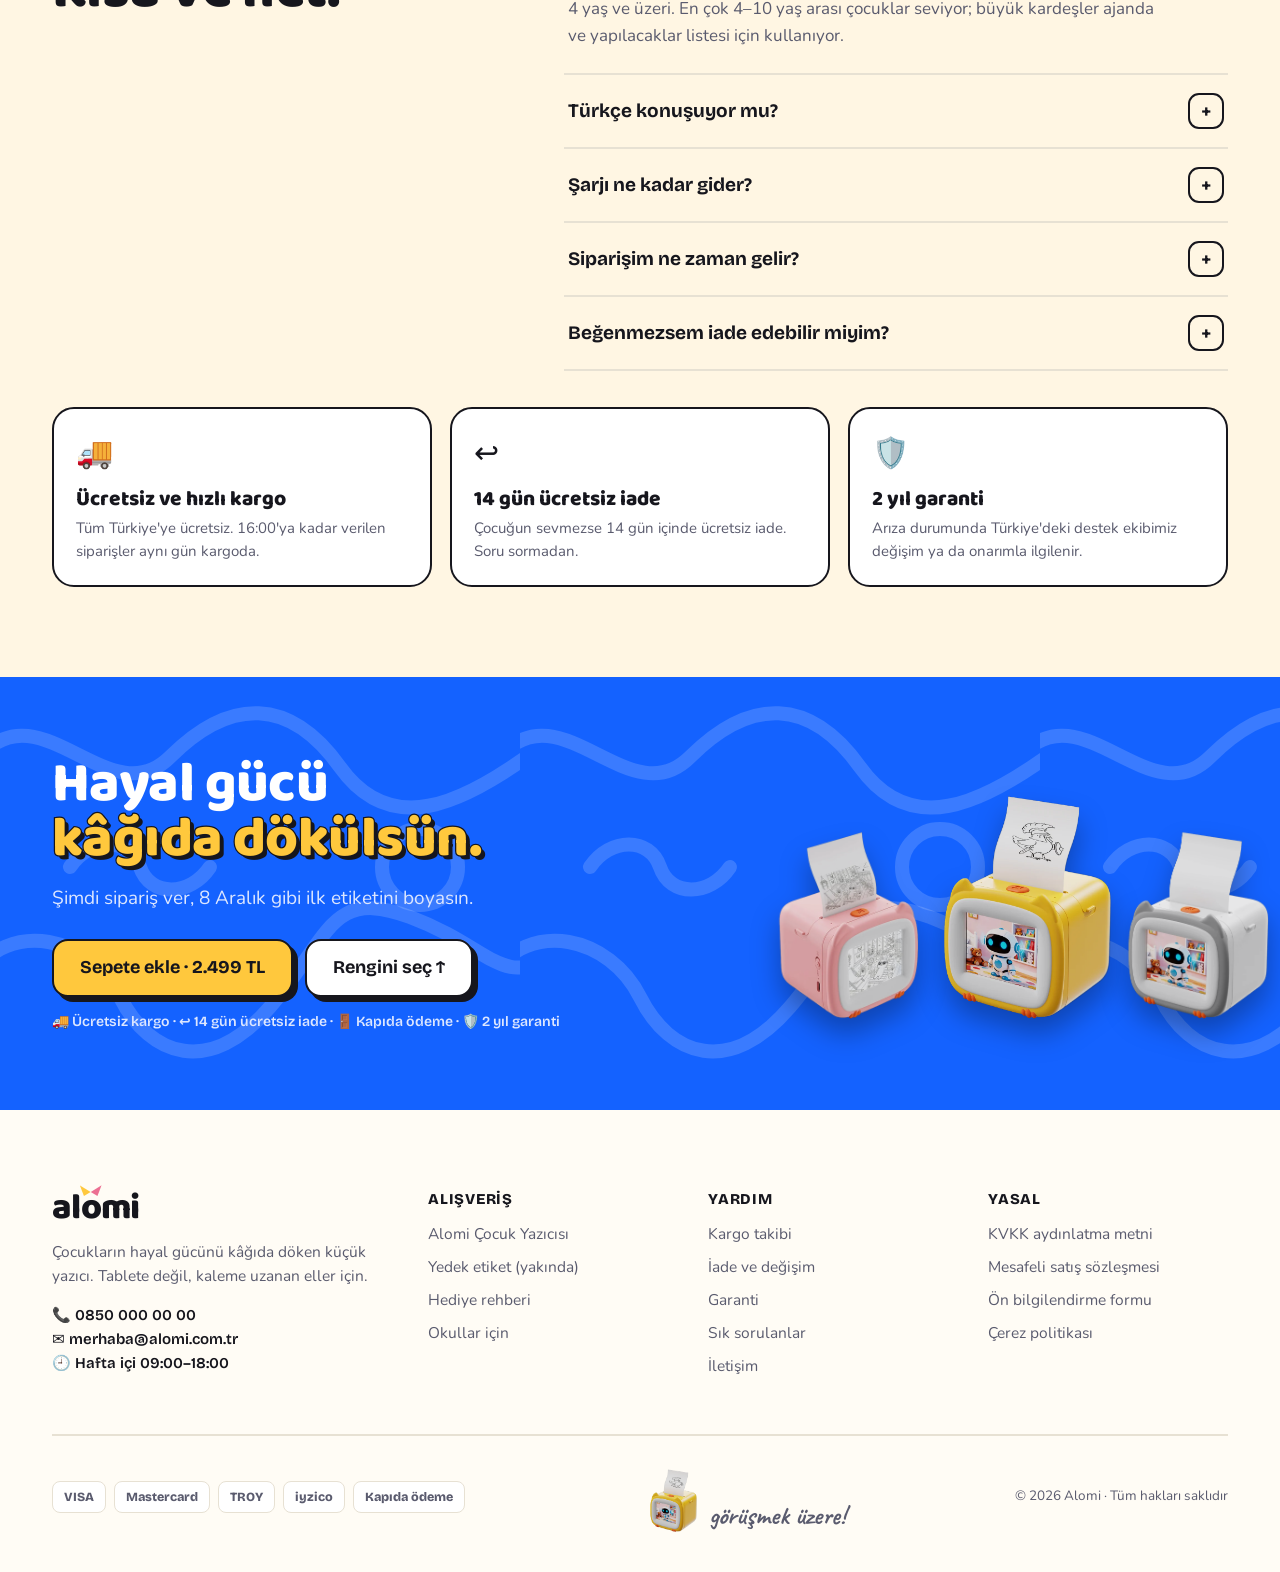
==== commit 9a96a3c3: "Ürün sayfası: '1 dakikada Alomi' başlığı ve mobil hizalama Co-Authored-By: Claude Opus 5.5 (1M conte" ====
--- a/urun.html
+++ b/urun.html
@@ -139,6 +139,8 @@
 .fs i{font-style:normal;width:46px;height:46px;border-radius:14px;border:2px solid var(--ink);display:grid;place-items:center;font-size:22px;background:var(--c)}
 .fs h3{font:800 23px/1.05 var(--f-display);margin:14px 0 4px}
 .fs p{color:var(--muted);font-size:15.5px}
+.flow-h{margin-top:12px;font-size:clamp(34px,3.3vw,50px);line-height:1.04;text-wrap:balance}
+.flow-h .nw,.flow-h .mark{white-space:nowrap}
 .flow-note{margin-top:22px;font:700 24px/1.15 var(--f-hand);color:var(--muted)}
 
 /* neler yapabilir */
@@ -383,7 +385,8 @@
   .sec-head{flex-direction:column;align-items:flex-start;gap:12px;margin-bottom:24px}
   .flow{grid-template-columns:1fr;gap:26px}
   .flow .vcard{width:62%;margin:0 auto;order:2}
-  .flow-steps{grid-template-columns:1fr 1fr;gap:10px}
+  .flow-steps{grid-template-columns:minmax(0,1fr) minmax(0,1fr);gap:10px}
+  .flow-h{font-size:clamp(28px,8.4vw,36px)}
   .fs{padding:14px}
   .fs h3{font-size:19px}
   .fs p{font-size:13.5px}
@@ -554,8 +557,8 @@
   <div class="wrap flow">
     <div class="vcard rv"><video id="fv" data-src="assets/video/hero-akis.mp4" poster="assets/video/hero-akis.jpg" muted loop playsinline preload="none"></video><button class="snd" data-for="fv"><span class="off">🔇 Sesi aç</span><span class="on">🔊 Sesi kapat</span></button></div>
     <div>
-      <span class="eyebrow rv">🖍️ 20 saniyede Alomi</span>
-      <h2 class="h-l rv d1" style="margin-top:12px">Kurulumu 2 dakikada biter,<br><span class="mark">dostluğu bitmez.</span></h2>
+      <span class="eyebrow rv">🖍️ 1 dakikada Alomi</span>
+      <h2 class="h-l flow-h rv d1">Kurulumu <span class="nw">1 dakikada</span> biter,<br><span class="mark">dostluğu bitmez.</span></h2>
       <div class="flow-steps">
         <div class="fs rv d1"><i style="--c:var(--yellow)">🎙️</i><h3>1 · Söyle</h3><p>AI düğmesine bas, ne istediğini anlat.</p></div>
         <div class="fs rv d2"><i style="--c:var(--pink)">✏️</i><h3>2 · Çizsin</h3><p>Çizim 2,8" ekranda birkaç saniyede belirir.</p></div>
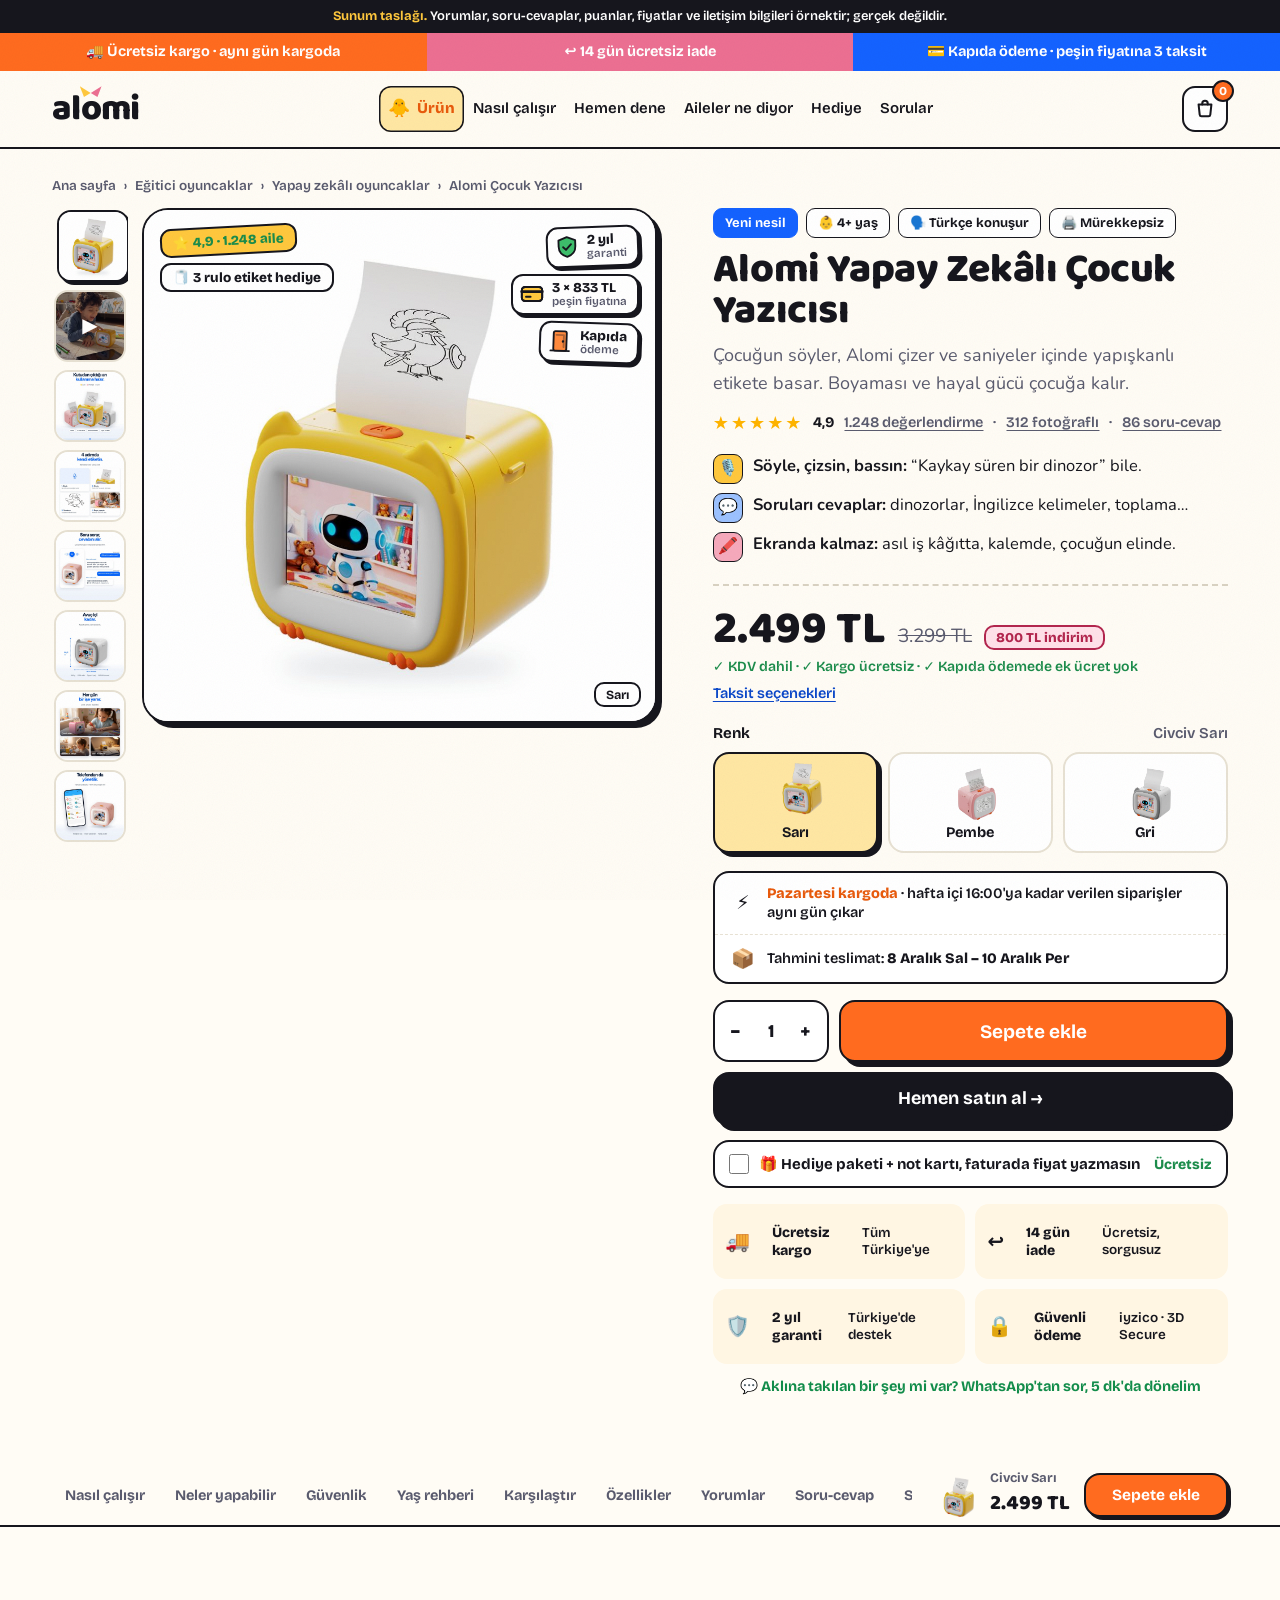
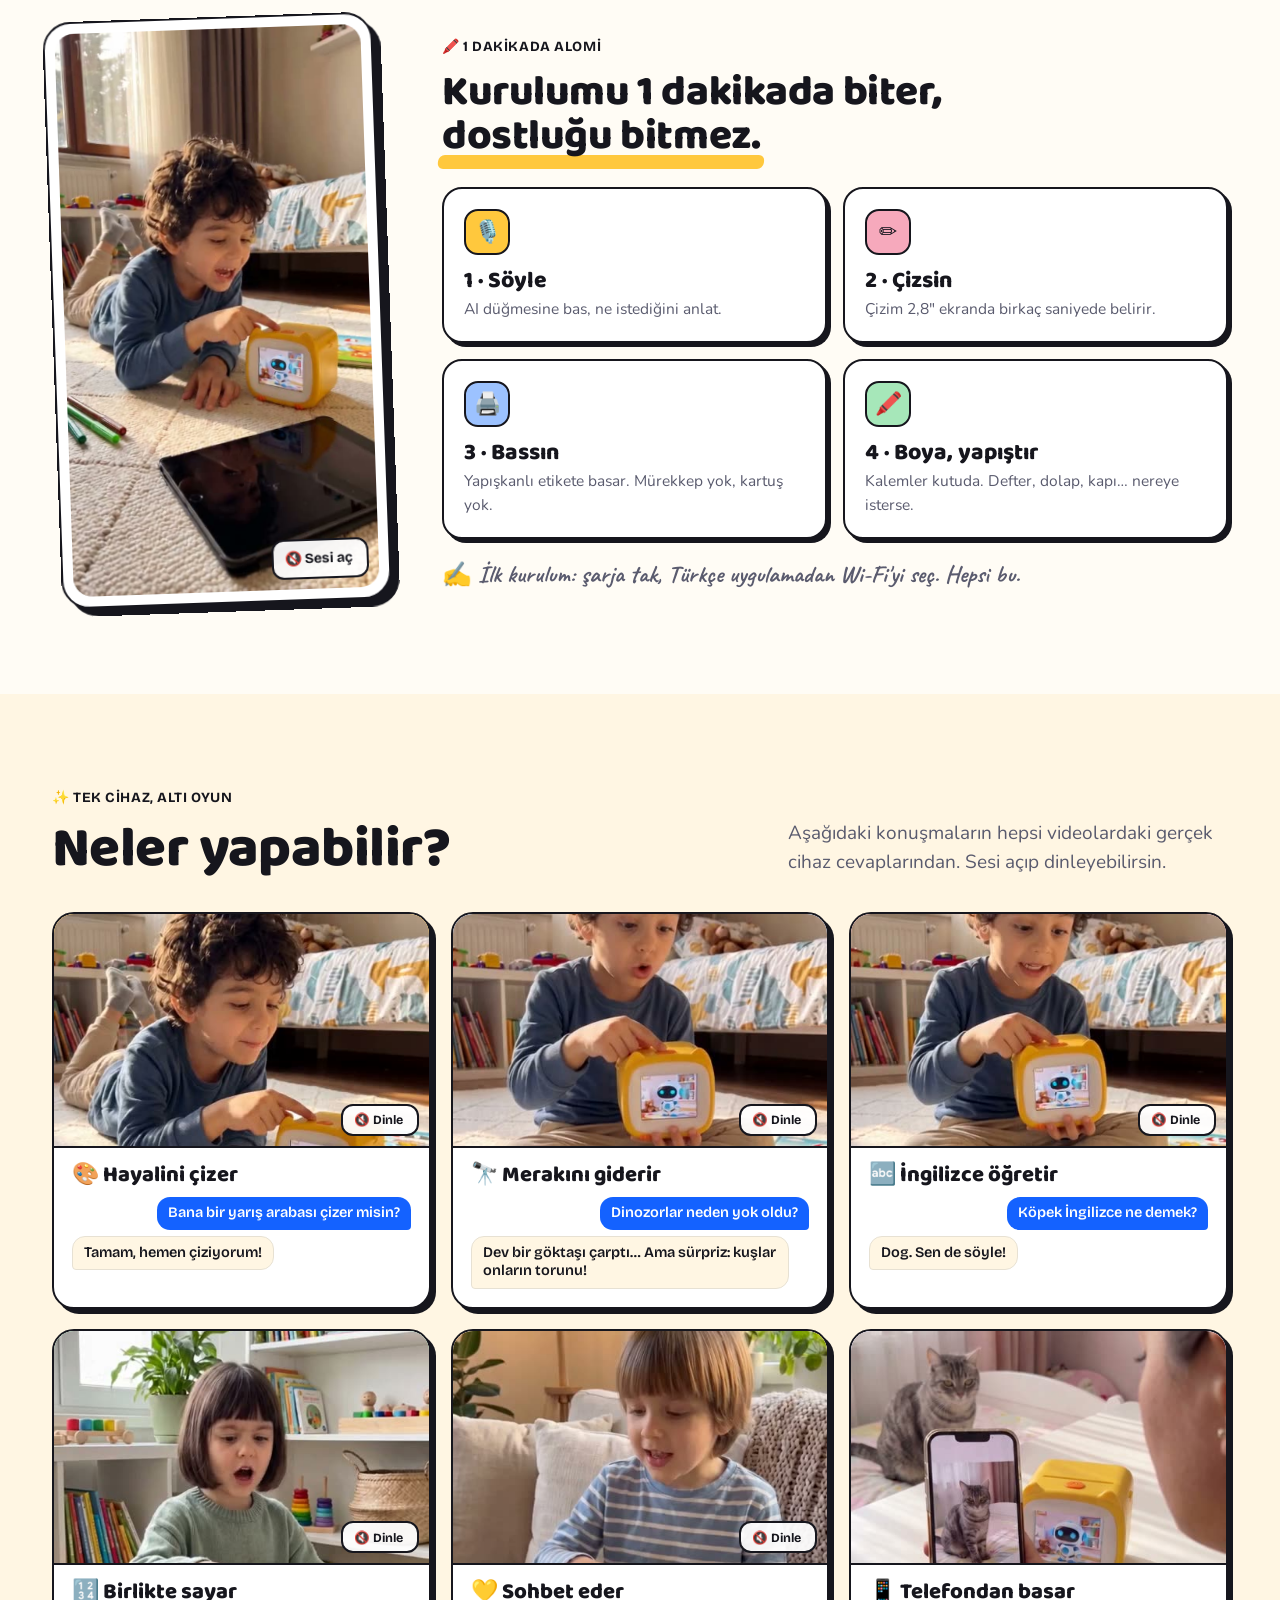
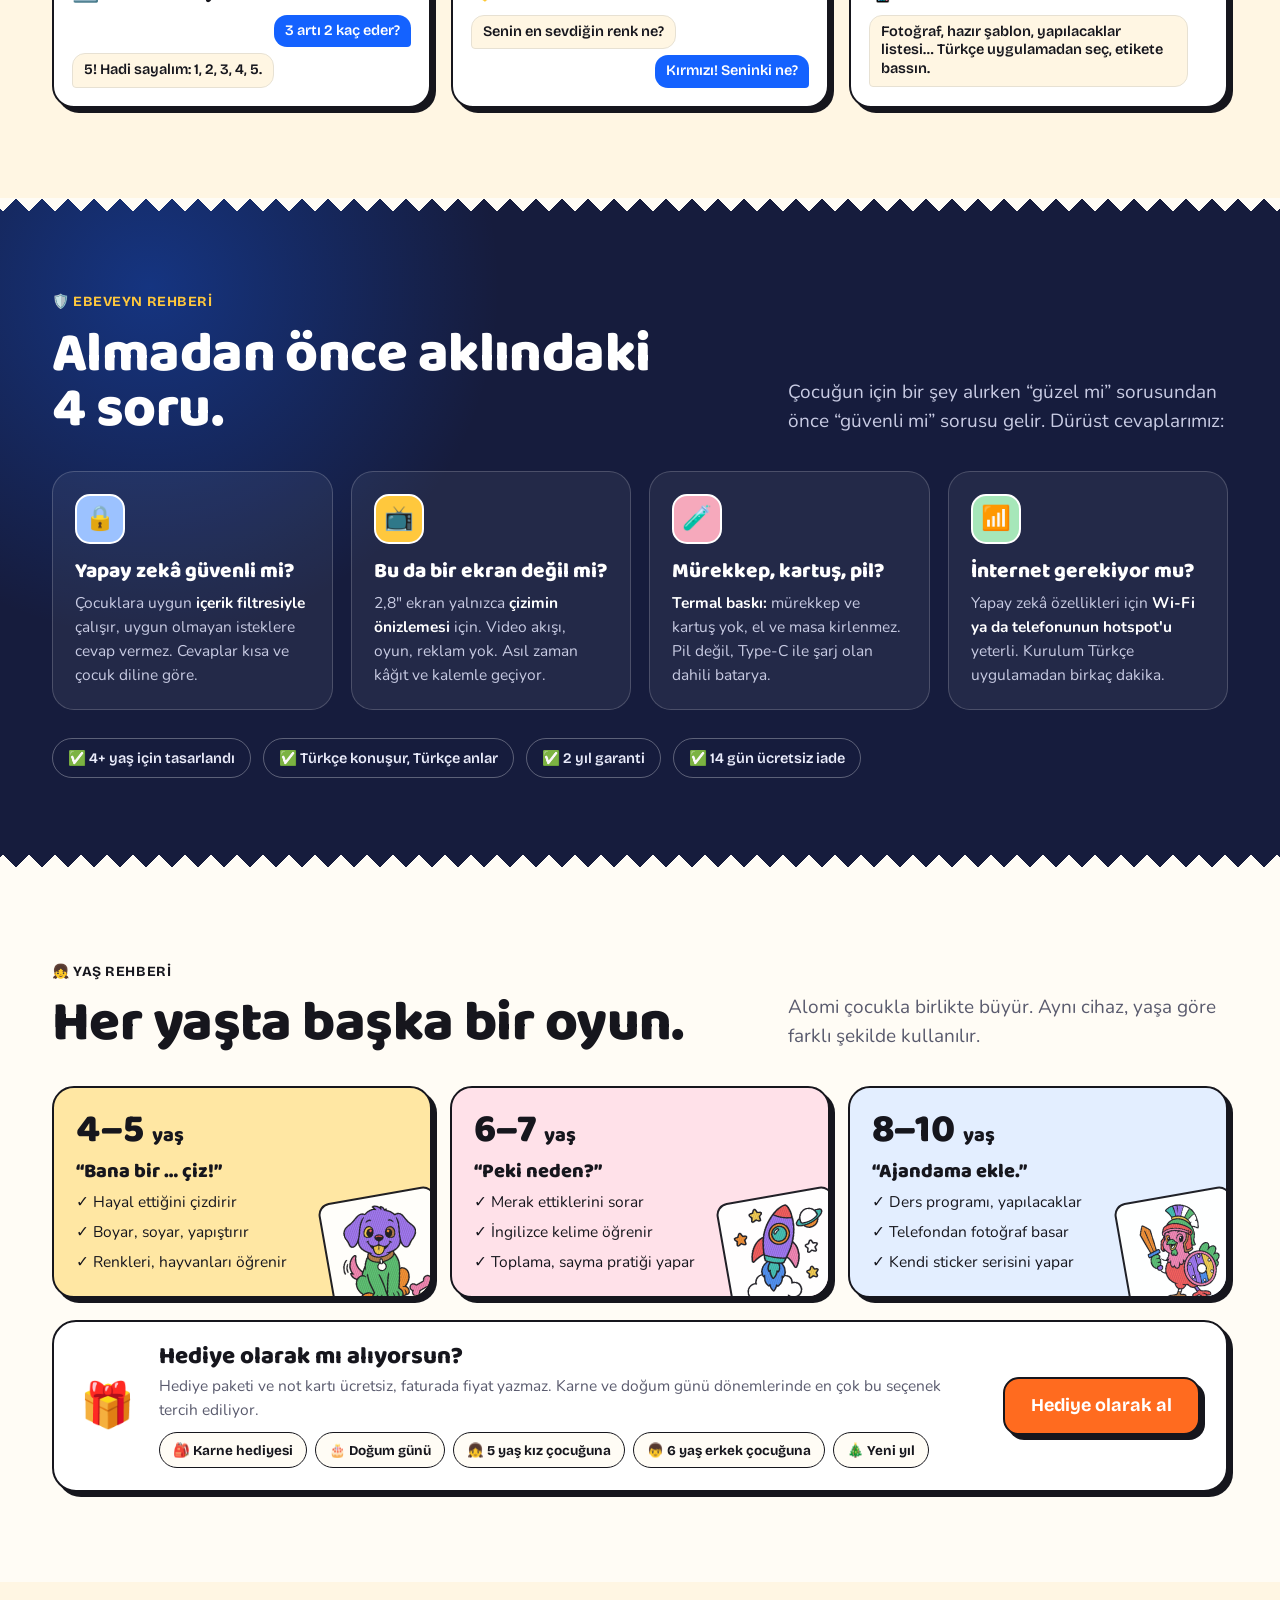
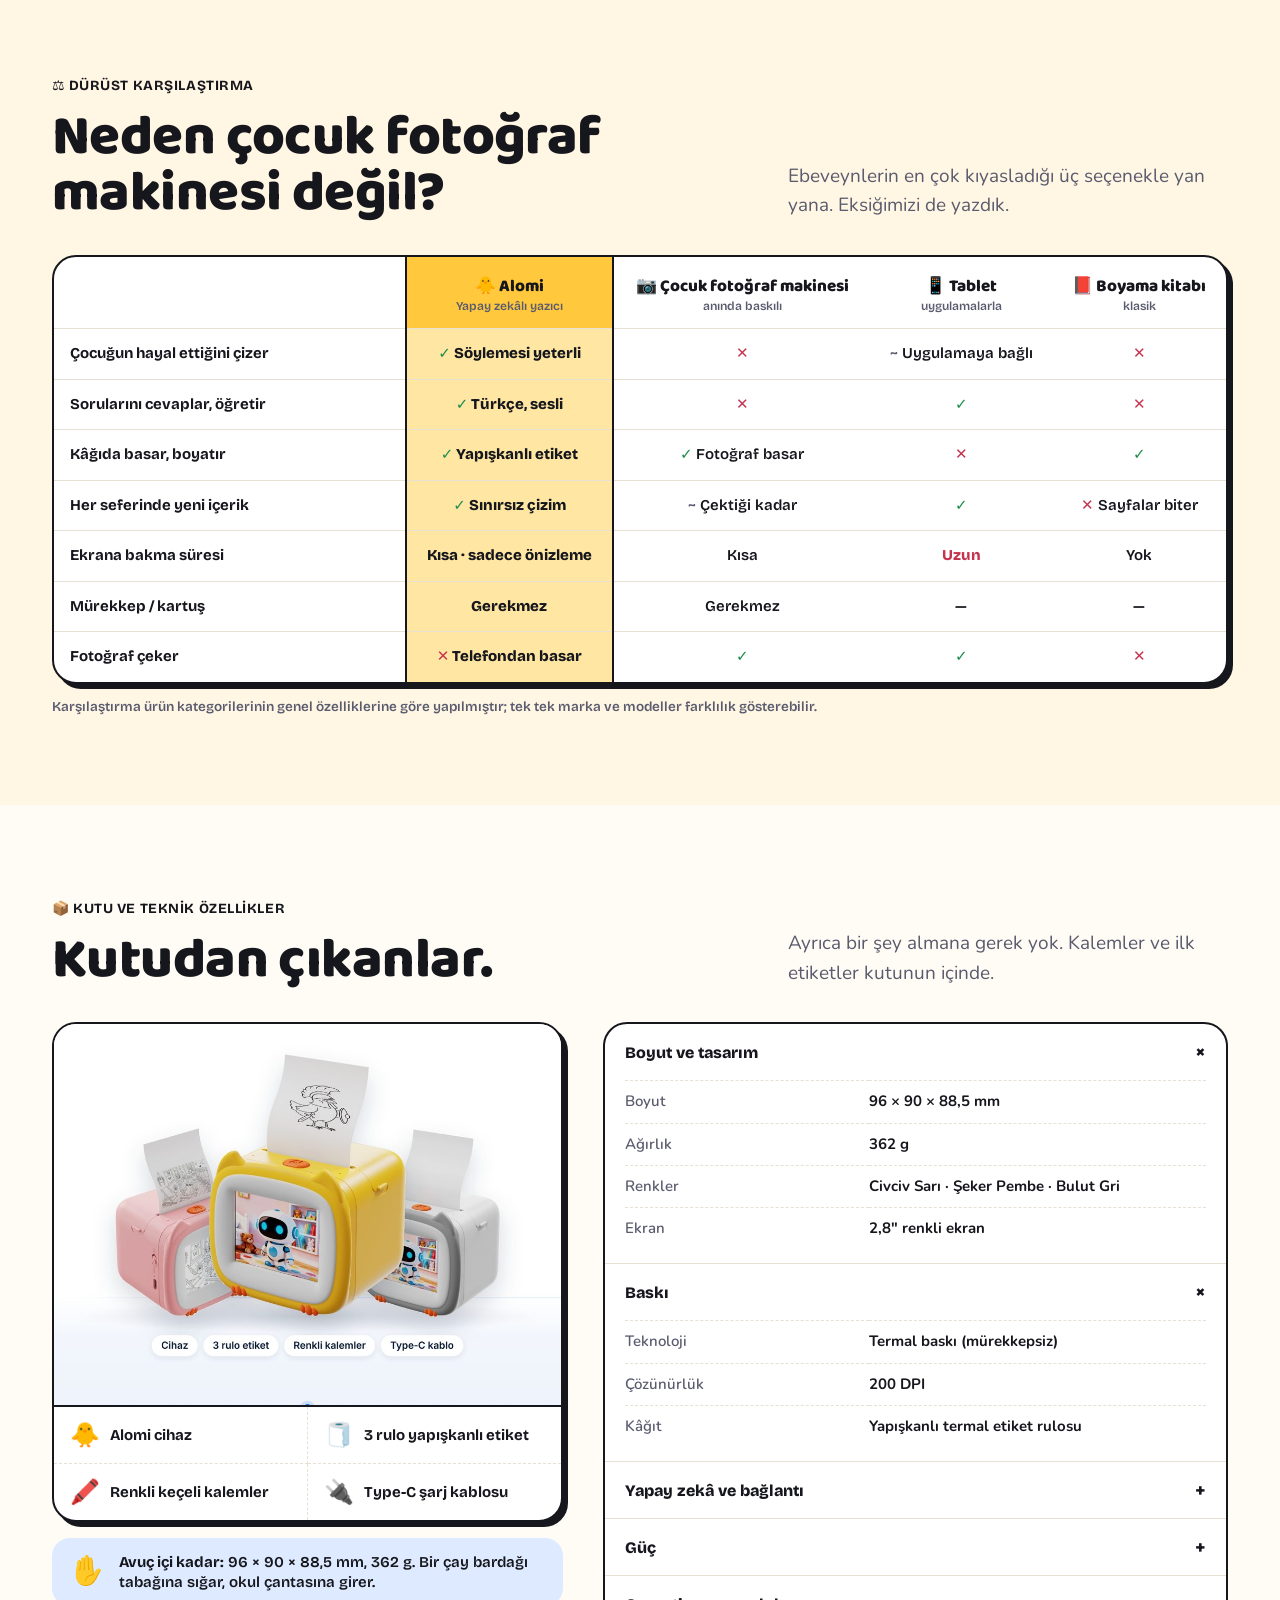
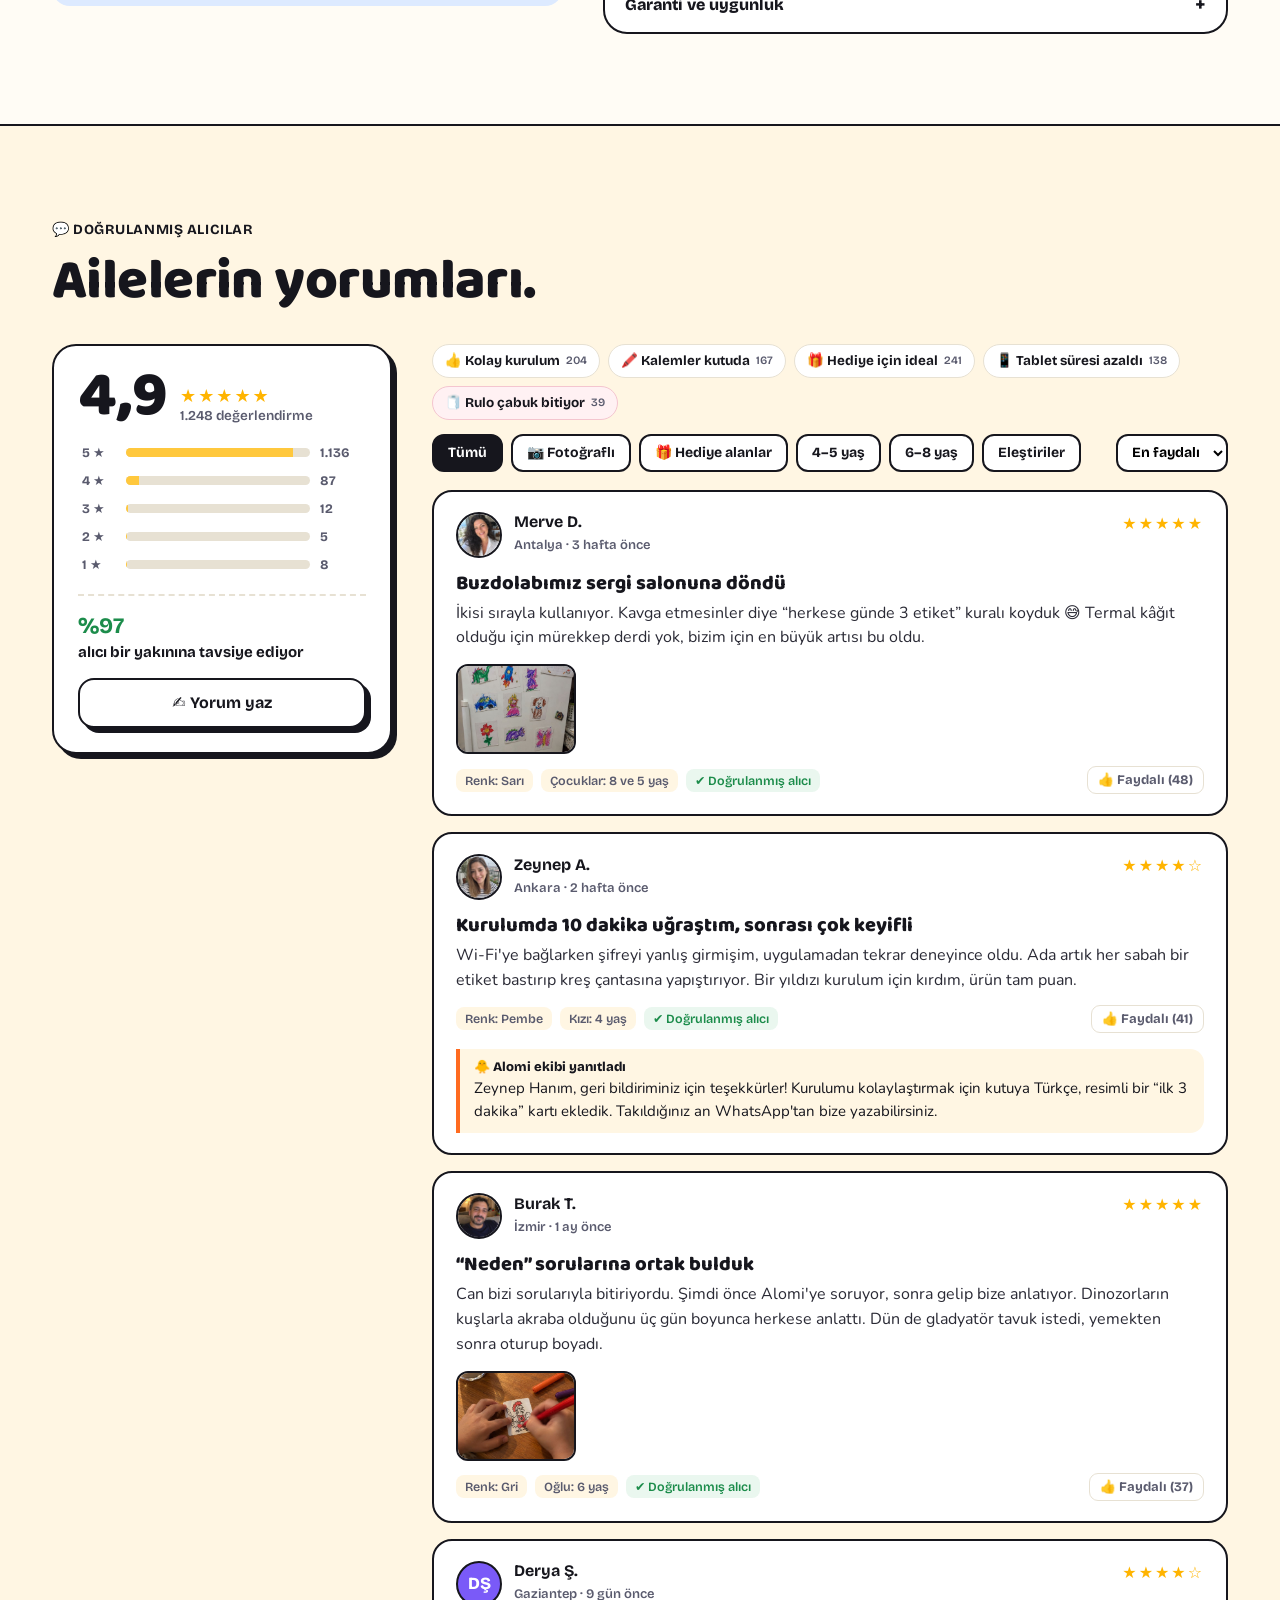
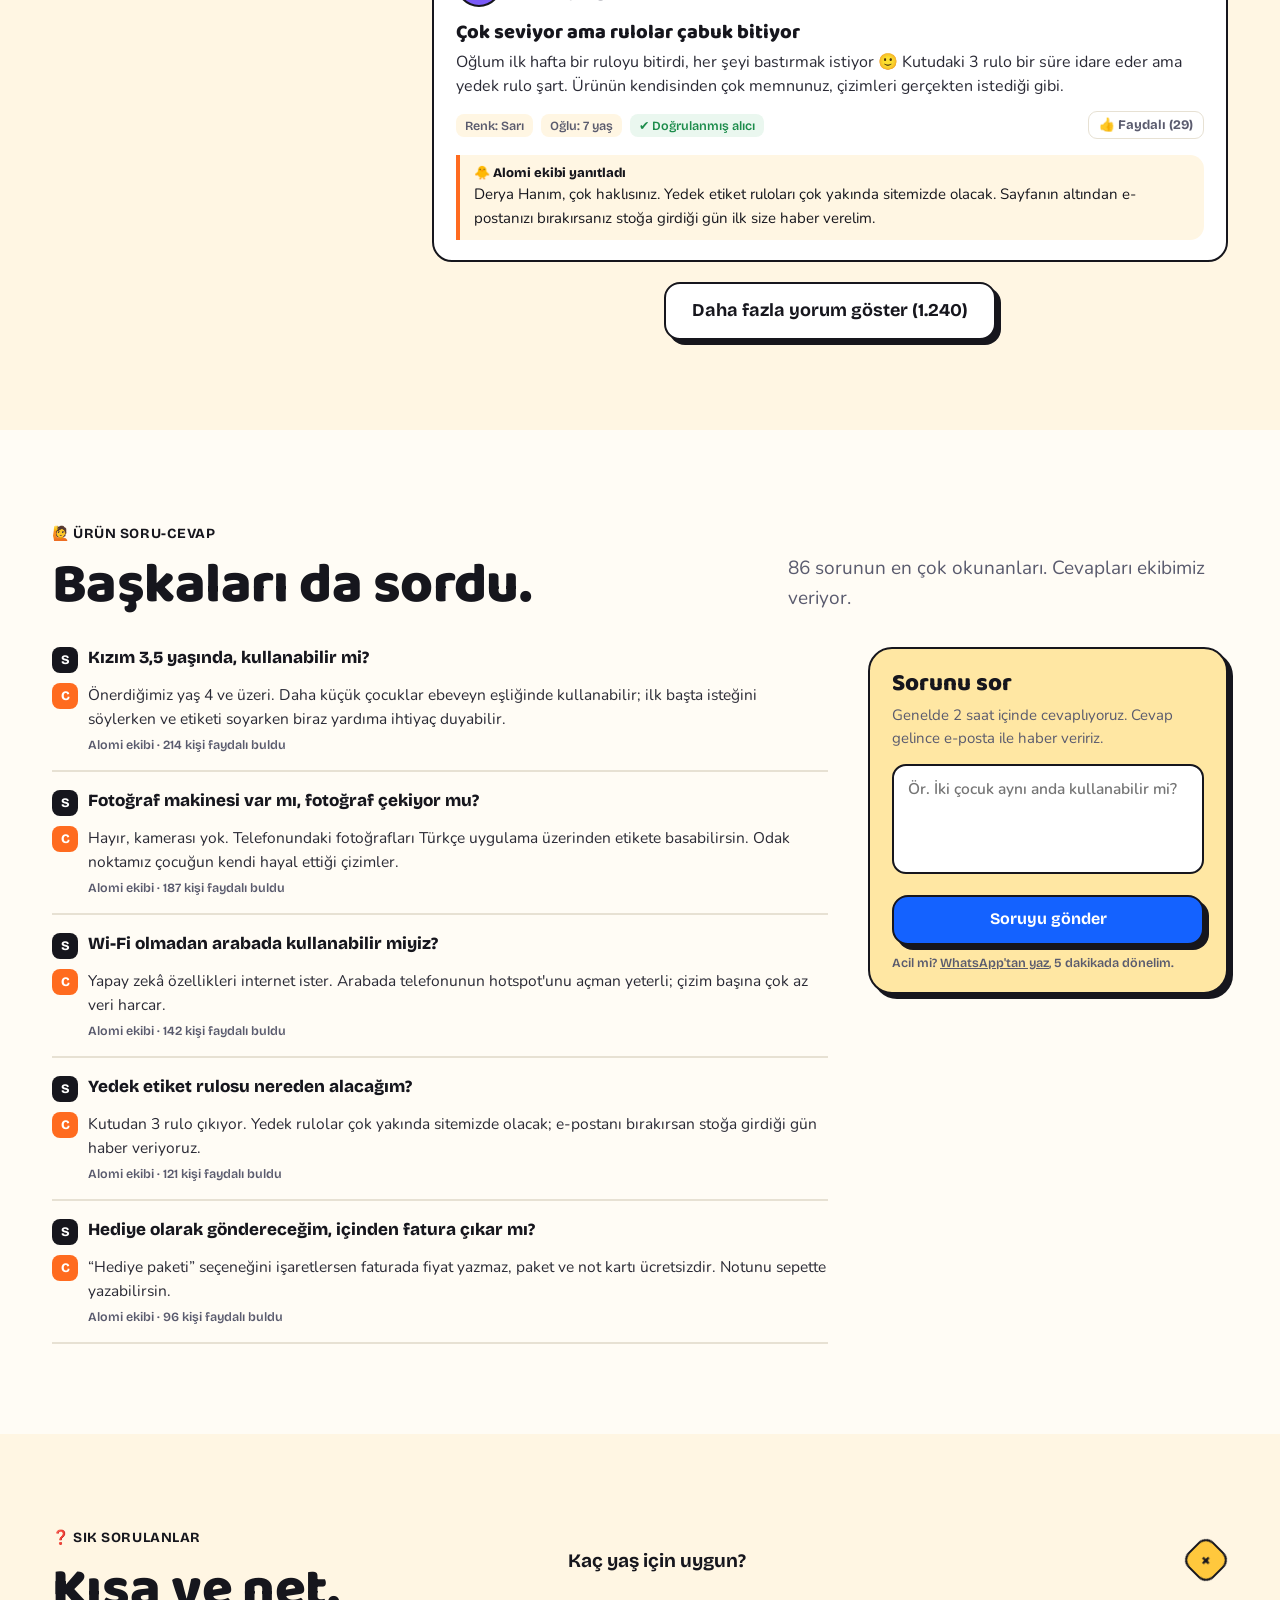
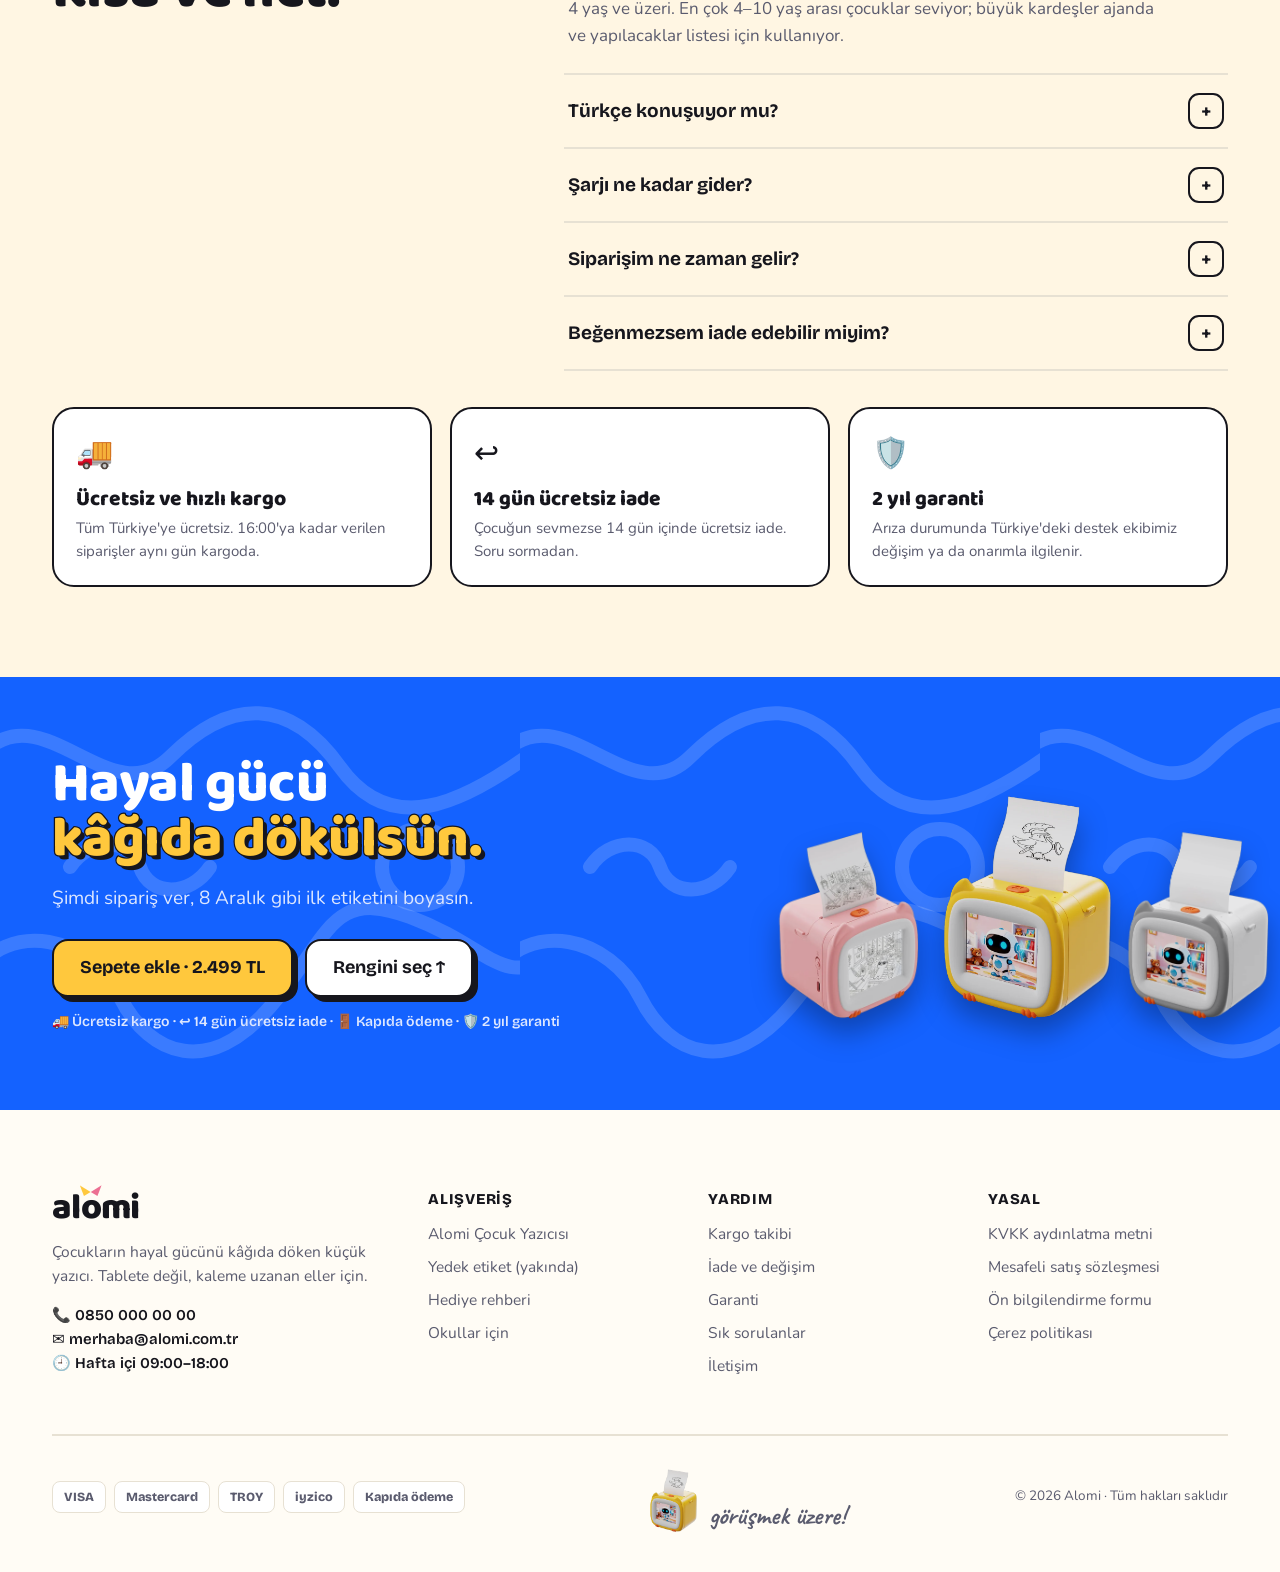
==== commit 4ae9f65b: "Ürün fotoğrafı rozetlerinin en üstüne 2 yıl garanti Co-Authored-By: Claude Opus 5.5 (1M context) <no" ====
--- a/urun.html
+++ b/urun.html
@@ -44,7 +44,8 @@
 /* ödeme rozetleri: fotoğrafın sağ üstü */
 .pg-pay{position:absolute;right:16px;top:16px;z-index:2;display:flex;flex-direction:column;align-items:flex-end;gap:7px;pointer-events:none}
 .pg-pay span{display:flex;align-items:center;gap:7px;background:#fff;border:2px solid var(--ink);border-radius:12px;padding:5px 10px 5px 6px;box-shadow:3px 3px 0 var(--ink)}
-.pg-pay span:nth-child(2){transform:rotate(2deg)}
+.pg-pay span.g{transform:rotate(-2deg)}
+.pg-pay span:nth-child(3){transform:rotate(2deg)}
 .pg-pay svg{width:26px;height:26px;flex:none;fill:none;stroke:var(--ink);stroke-width:2;stroke-linecap:round;stroke-linejoin:round}
 .pg-pay b{font:800 13.5px/1.05 var(--f-ui)}
 .pg-pay small{display:block;font:600 11.5px/1.1 var(--f-ui);color:var(--muted)}
@@ -470,12 +471,12 @@
           <img id="pgImg" src="assets/img/g-sari.jpg" alt="Alomi Yapay Zekâlı Çocuk Yazıcısı, sarı">
           <video id="pgVid" playsinline controls preload="none" poster="assets/video/hero-akis.jpg"></video>
           <span class="pg-cap" id="pgCap">Sarı</span>
-          <div class="pg-pay"><span><svg viewBox="0 0 28 28" aria-hidden="true"><rect x="3" y="6.5" width="22" height="15" rx="3.5" fill="#FFC83D"/><path d="M3 11.5h22" stroke-width="3"/><path d="M7.5 17h5"/><rect x="3" y="6.5" width="22" height="15" rx="3.5"/></svg><b>3 × 833 TL<small>peşin fiyatına</small></b></span><span><svg viewBox="0 0 28 28" aria-hidden="true"><path d="M4 24.5h20"/><rect x="7" y="3.5" width="14" height="21" rx="2" fill="#FF8A3D"/><path d="M10 7.5h8v13" fill="none" stroke-opacity=".35"/><circle cx="17.2" cy="14.5" r="1.3" fill="#16161D" stroke="none"/></svg><b>Kapıda<small>ödeme</small></b></span></div>
+          <div class="pg-pay"><span class="g"><svg viewBox="0 0 28 28" aria-hidden="true"><path d="M14 3.5l9 3.4v6.6c0 5.6-3.8 9.6-9 11.2-5.2-1.6-9-5.6-9-11.2V6.9z" fill="#3DBE6B"/><path d="M9.8 14.2l3 3 5.6-6"/></svg><b>2 yıl<small>garanti</small></b></span><span><svg viewBox="0 0 28 28" aria-hidden="true"><rect x="3" y="6.5" width="22" height="15" rx="3.5" fill="#FFC83D"/><path d="M3 11.5h22" stroke-width="3"/><path d="M7.5 17h5"/><rect x="3" y="6.5" width="22" height="15" rx="3.5"/></svg><b>3 × 833 TL<small>peşin fiyatına</small></b></span><span><svg viewBox="0 0 28 28" aria-hidden="true"><path d="M4 24.5h20"/><rect x="7" y="3.5" width="14" height="21" rx="2" fill="#FF8A3D"/><path d="M10 7.5h8v13" fill="none" stroke-opacity=".35"/><circle cx="17.2" cy="14.5" r="1.3" fill="#16161D" stroke="none"/></svg><b>Kapıda<small>ödeme</small></b></span></div>
         </div>
         <div class="pg-swipe">
           <div class="pg-track" id="pgTrack"></div>
           <div class="pg-badges"><span class="y">⭐ 4,9 · 1.248 aile</span></div>
-          <div class="pg-pay"><span><svg viewBox="0 0 28 28" aria-hidden="true"><rect x="3" y="6.5" width="22" height="15" rx="3.5" fill="#FFC83D"/><path d="M3 11.5h22" stroke-width="3"/><path d="M7.5 17h5"/><rect x="3" y="6.5" width="22" height="15" rx="3.5"/></svg><b>3 × 833 TL<small>peşin fiyatına</small></b></span><span><svg viewBox="0 0 28 28" aria-hidden="true"><path d="M4 24.5h20"/><rect x="7" y="3.5" width="14" height="21" rx="2" fill="#FF8A3D"/><path d="M10 7.5h8v13" fill="none" stroke-opacity=".35"/><circle cx="17.2" cy="14.5" r="1.3" fill="#16161D" stroke="none"/></svg><b>Kapıda<small>ödeme</small></b></span></div>
+          <div class="pg-pay"><span class="g"><svg viewBox="0 0 28 28" aria-hidden="true"><path d="M14 3.5l9 3.4v6.6c0 5.6-3.8 9.6-9 11.2-5.2-1.6-9-5.6-9-11.2V6.9z" fill="#3DBE6B"/><path d="M9.8 14.2l3 3 5.6-6"/></svg><b>2 yıl<small>garanti</small></b></span><span><svg viewBox="0 0 28 28" aria-hidden="true"><rect x="3" y="6.5" width="22" height="15" rx="3.5" fill="#FFC83D"/><path d="M3 11.5h22" stroke-width="3"/><path d="M7.5 17h5"/><rect x="3" y="6.5" width="22" height="15" rx="3.5"/></svg><b>3 × 833 TL<small>peşin fiyatına</small></b></span><span><svg viewBox="0 0 28 28" aria-hidden="true"><path d="M4 24.5h20"/><rect x="7" y="3.5" width="14" height="21" rx="2" fill="#FF8A3D"/><path d="M10 7.5h8v13" fill="none" stroke-opacity=".35"/><circle cx="17.2" cy="14.5" r="1.3" fill="#16161D" stroke="none"/></svg><b>Kapıda<small>ödeme</small></b></span></div>
           <span class="pg-count" id="pgCount">1 / 9</span>
           <div class="pg-dots" id="pgDots"></div>
         </div>
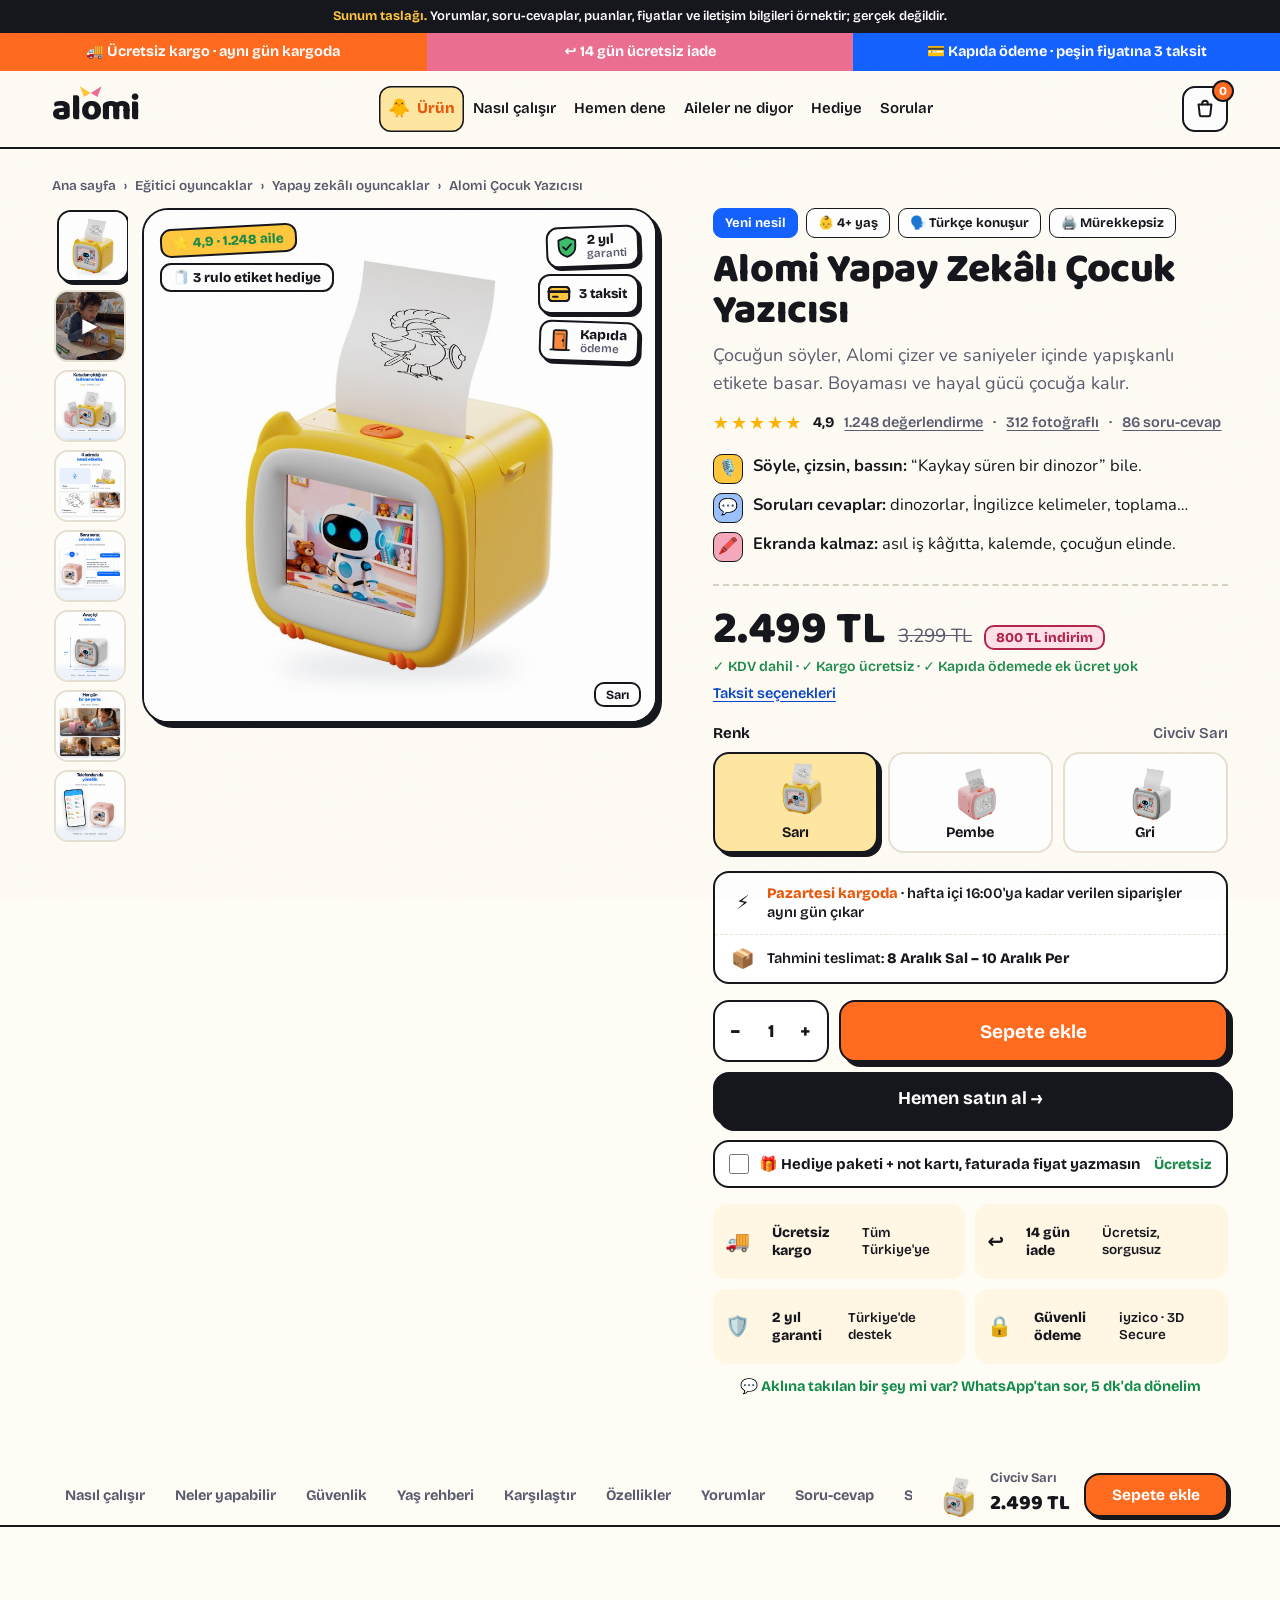
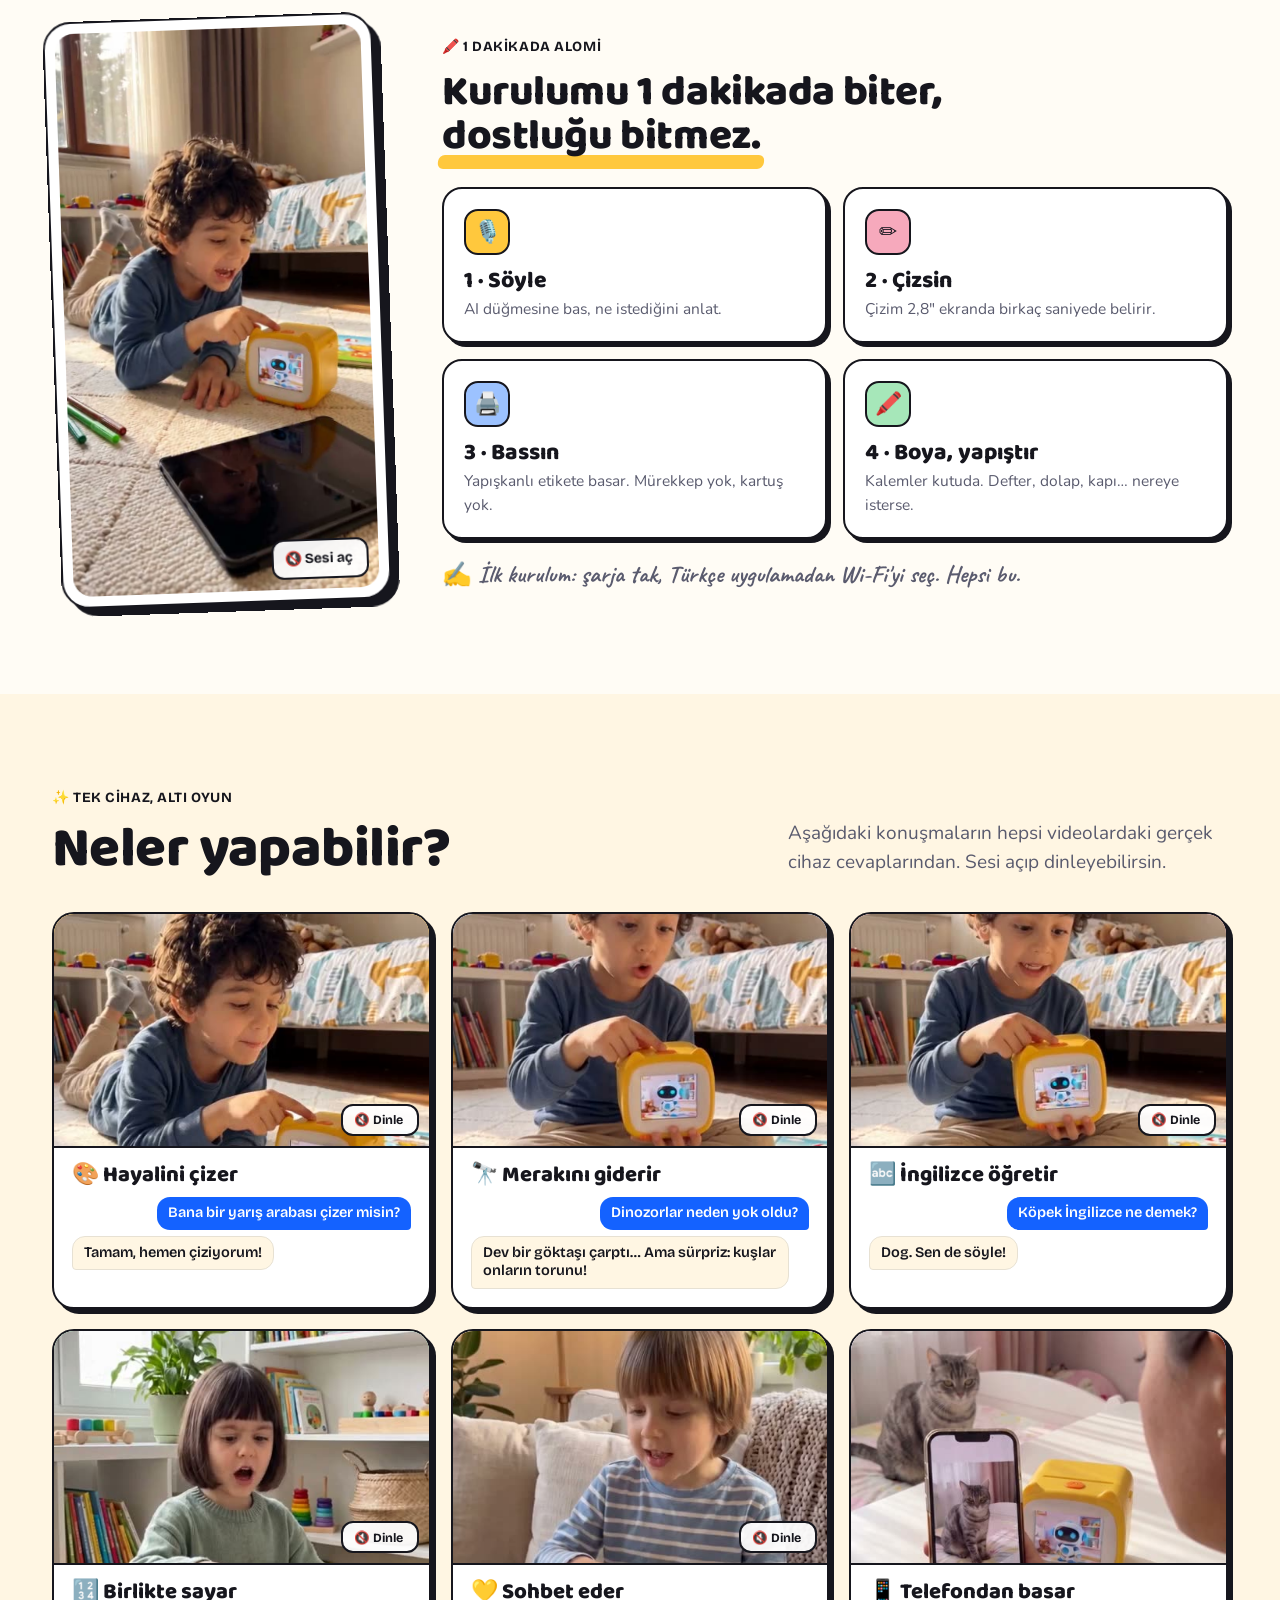
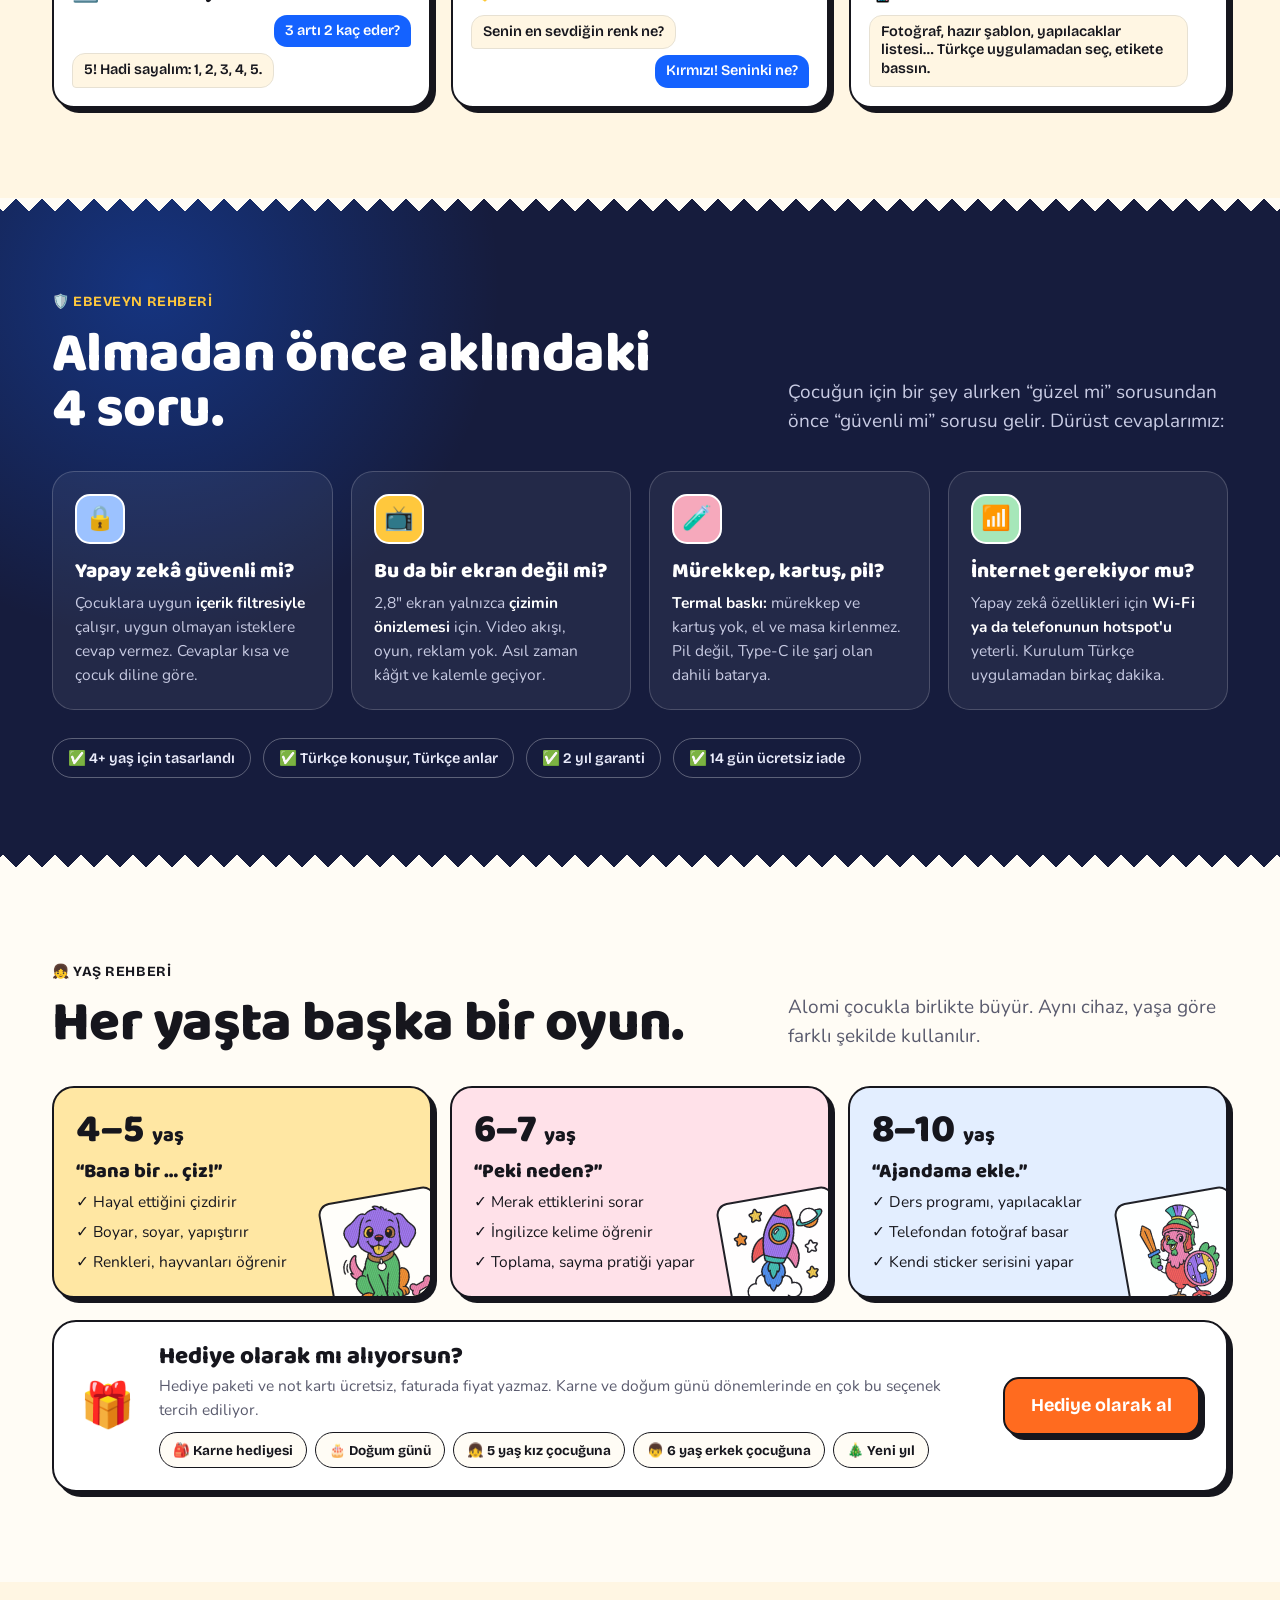
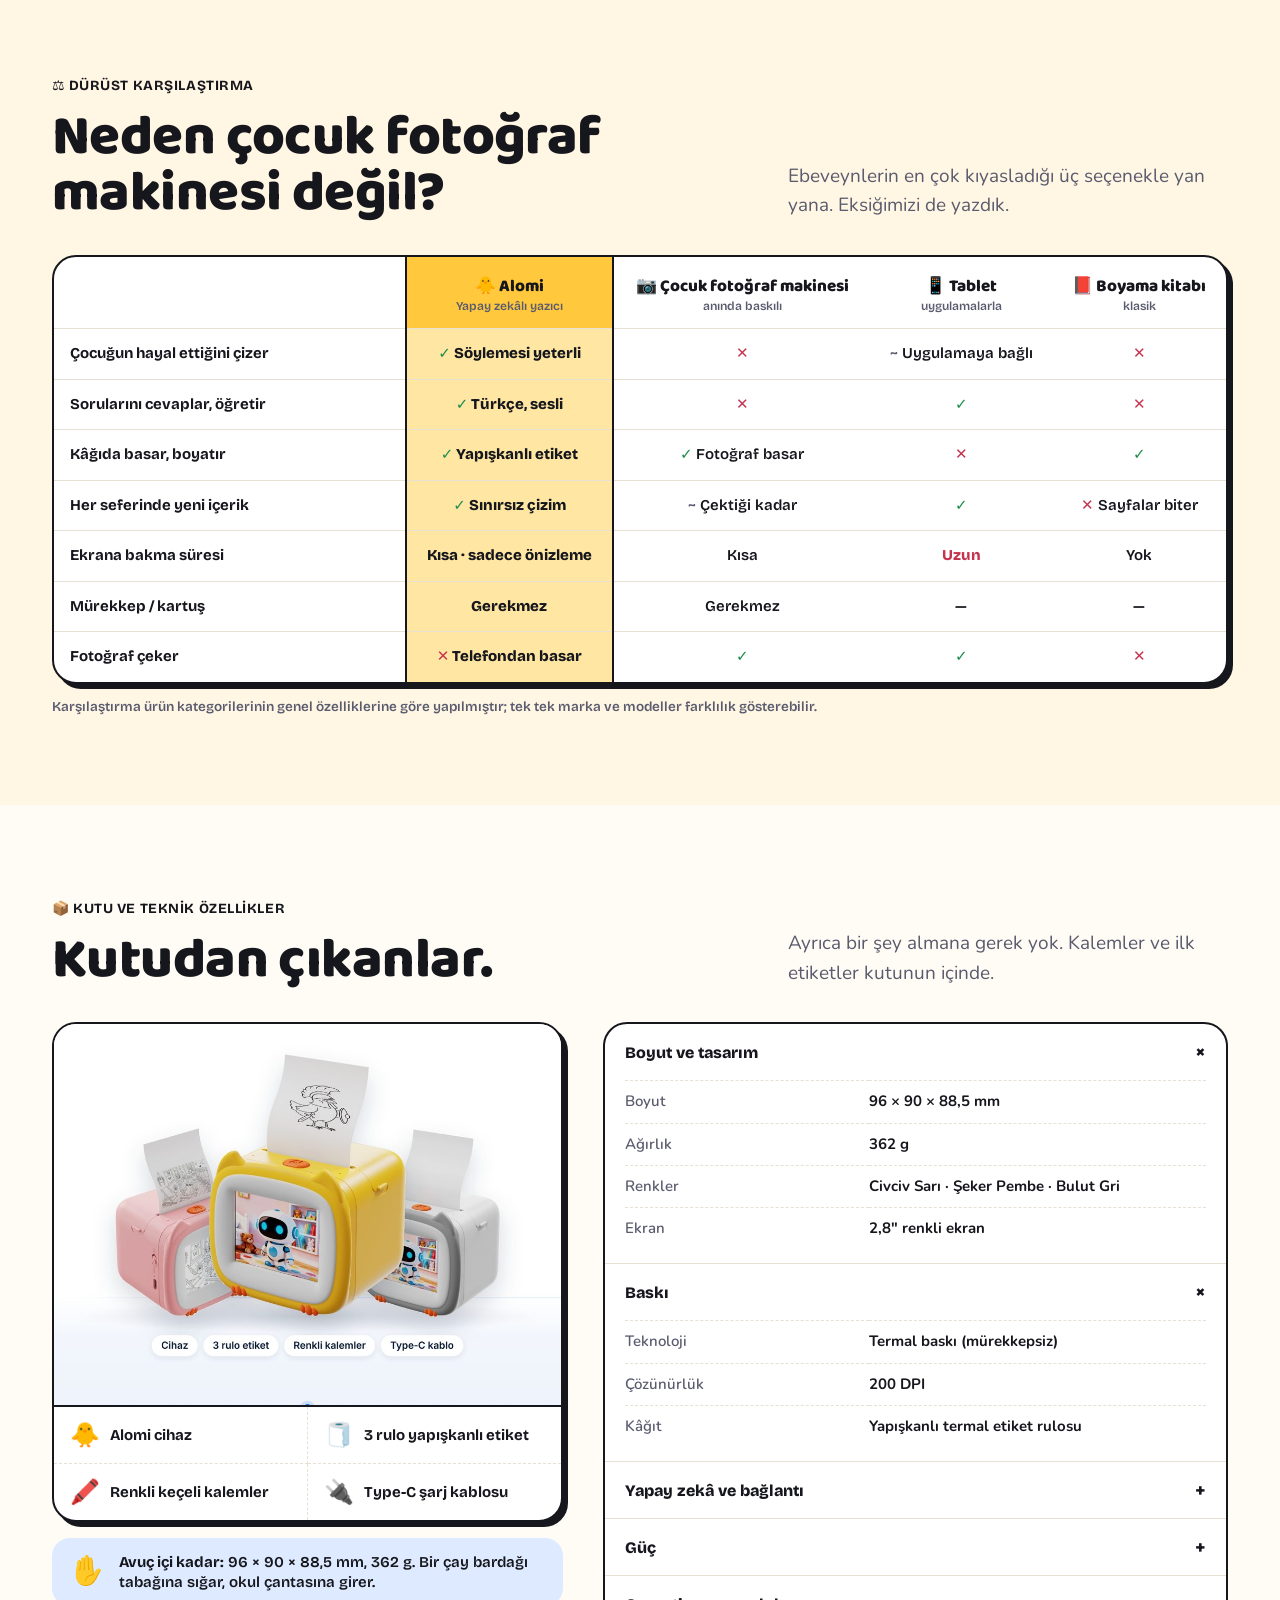
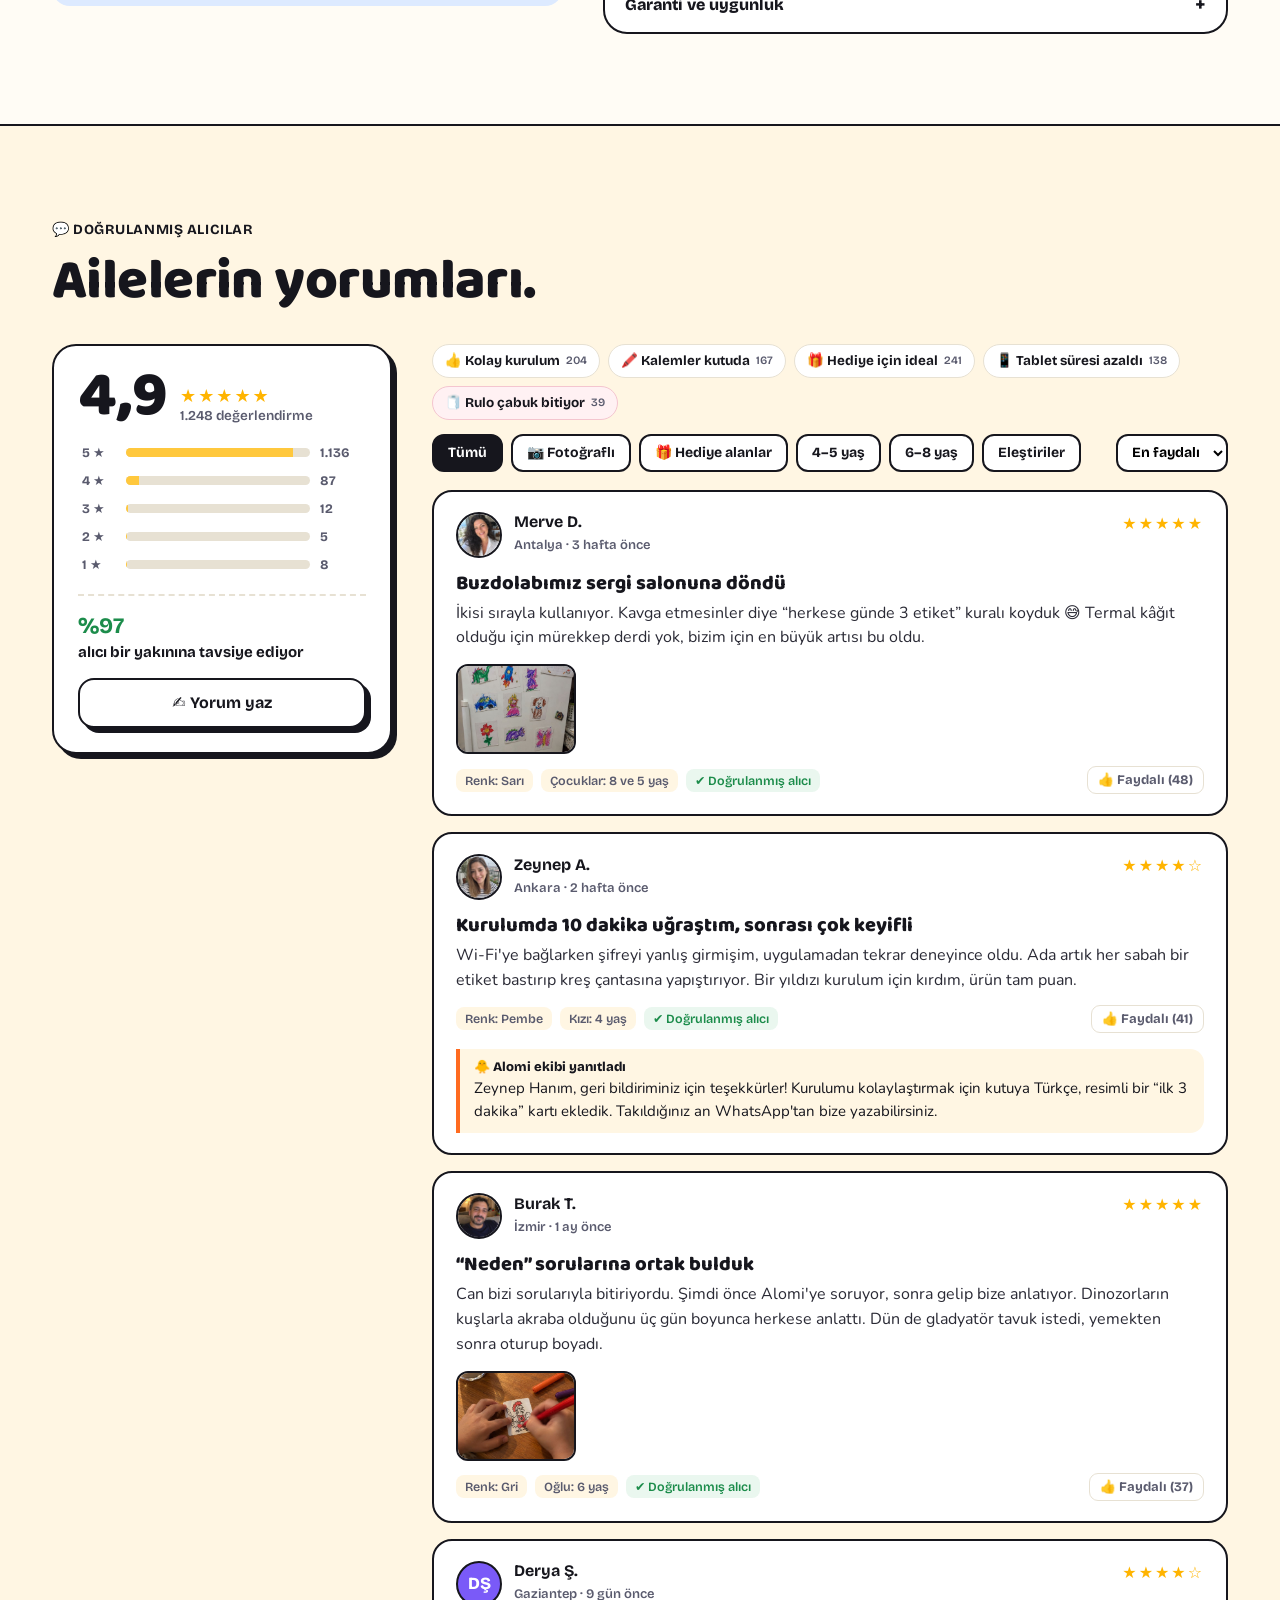
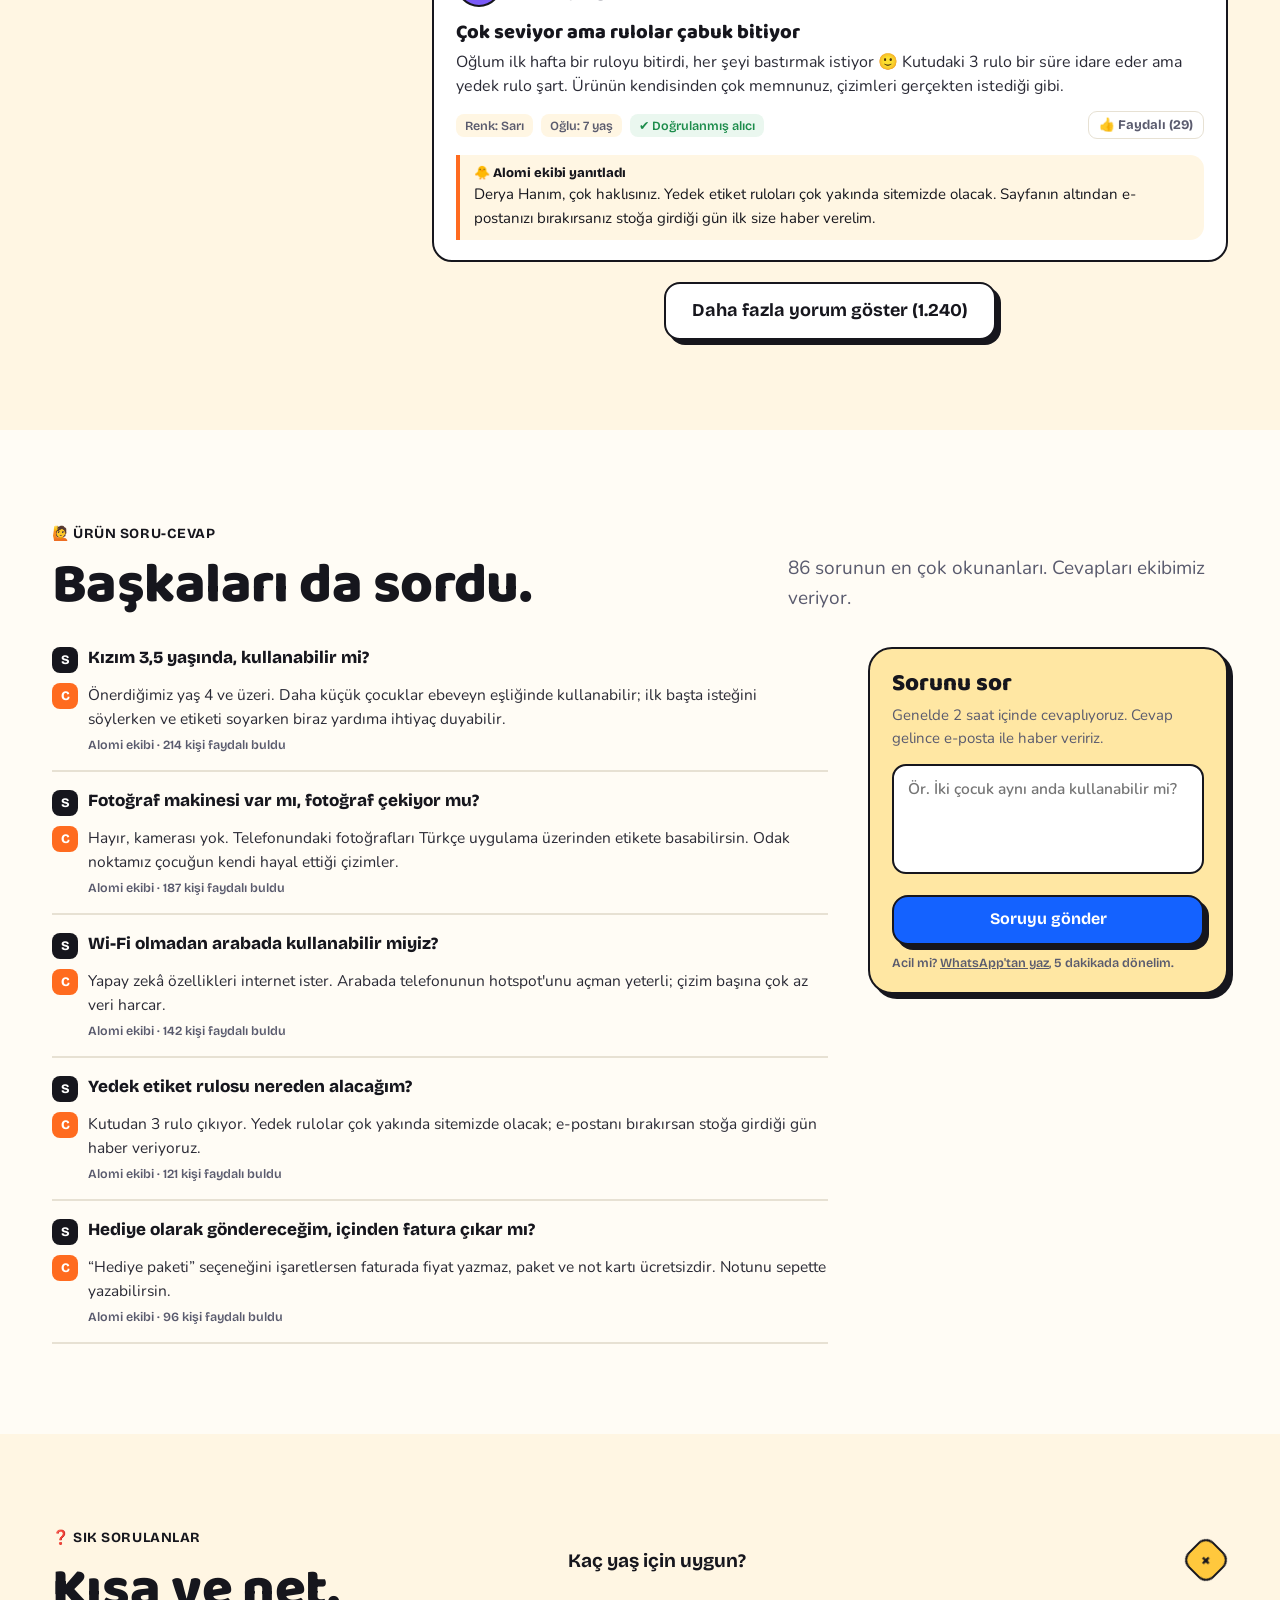
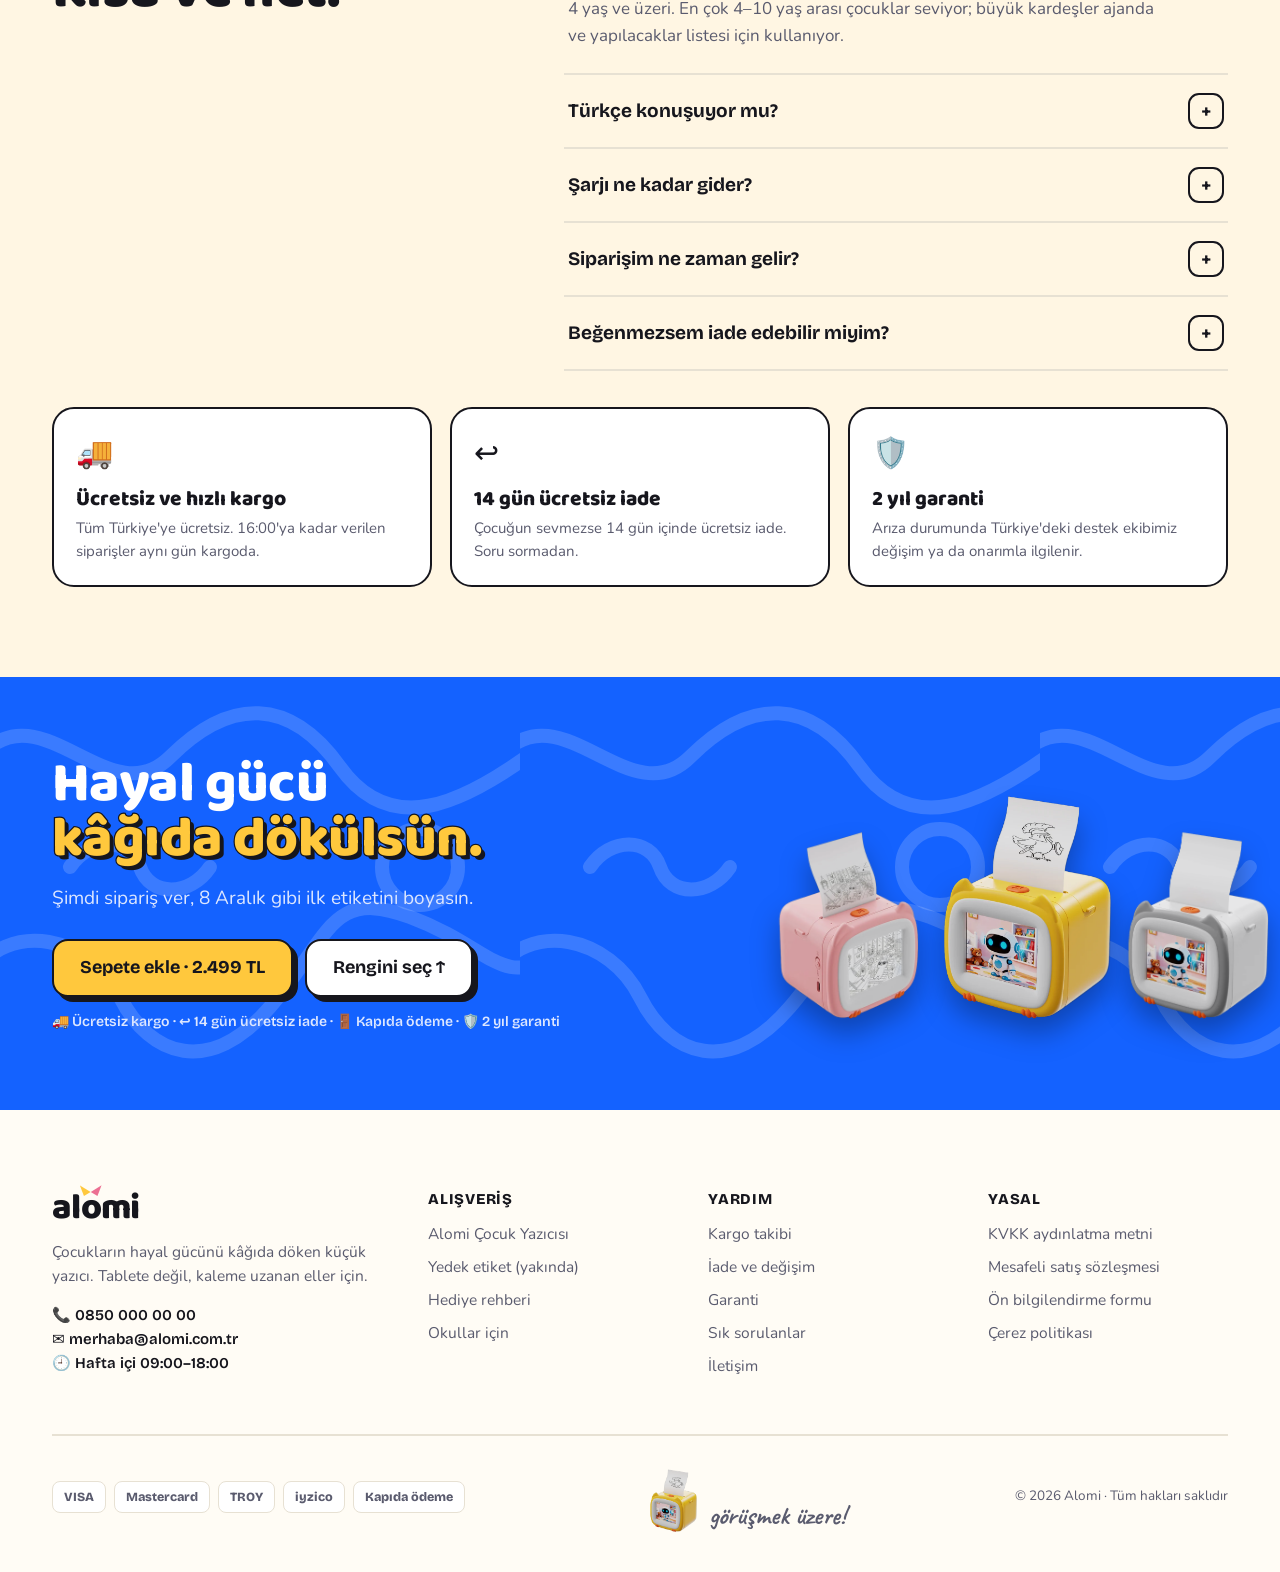
==== commit 46e9a271: "Fotoğraf rozetleri ana fotoğrafa bağlı, '3 taksit' yazısı Co-Authored-By: Claude Opus 5.5 (1M contex" ====
--- a/urun.html
+++ b/urun.html
@@ -44,6 +44,7 @@
 /* ödeme rozetleri: fotoğrafın sağ üstü */
 .pg-pay{position:absolute;right:16px;top:16px;z-index:2;display:flex;flex-direction:column;align-items:flex-end;gap:7px;pointer-events:none}
 .pg-pay span{display:flex;align-items:center;gap:7px;background:#fff;border:2px solid var(--ink);border-radius:12px;padding:5px 10px 5px 6px;box-shadow:3px 3px 0 var(--ink)}
+.pg-main:not(.first) .pg-pay{display:none}
 .pg-pay span.g{transform:rotate(-2deg)}
 .pg-pay span:nth-child(3){transform:rotate(2deg)}
 .pg-pay svg{width:26px;height:26px;flex:none;fill:none;stroke:var(--ink);stroke-width:2;stroke-linecap:round;stroke-linejoin:round}
@@ -368,7 +369,7 @@
   .pg-dots i{width:6px;height:6px;border-radius:3px;background:#D9D2C2;transition:all .25s}
   .pg-dots i.act{width:18px;background:var(--ink)}
   .pg-swipe .pg-badges{left:24px;top:auto;bottom:12px}
-  .pg-swipe .pg-pay{right:24px;top:14px;gap:6px}
+  .pg-track .pg-pay{right:24px;top:14px;gap:6px}
   .pg-pay span{padding:4px 8px 4px 5px;border-radius:10px;box-shadow:2px 2px 0 var(--ink)}
   .pg-pay svg{width:22px;height:22px}
   .pg-pay b{font-size:12.5px}
@@ -466,17 +467,16 @@
       <!-- galeri -->
       <div class="pg" id="gallery">
         <div class="pg-thumbs" id="pgThumbs" role="tablist" aria-label="Ürün görselleri"></div>
-        <div class="pg-main" id="pgMain">
+        <div class="pg-main first" id="pgMain">
           <div class="pg-badges"><span class="y">⭐ 4,9 · 1.248 aile</span><span>🧻 3 rulo etiket hediye</span></div>
           <img id="pgImg" src="assets/img/g-sari.jpg" alt="Alomi Yapay Zekâlı Çocuk Yazıcısı, sarı">
           <video id="pgVid" playsinline controls preload="none" poster="assets/video/hero-akis.jpg"></video>
           <span class="pg-cap" id="pgCap">Sarı</span>
-          <div class="pg-pay"><span class="g"><svg viewBox="0 0 28 28" aria-hidden="true"><path d="M14 3.5l9 3.4v6.6c0 5.6-3.8 9.6-9 11.2-5.2-1.6-9-5.6-9-11.2V6.9z" fill="#3DBE6B"/><path d="M9.8 14.2l3 3 5.6-6"/></svg><b>2 yıl<small>garanti</small></b></span><span><svg viewBox="0 0 28 28" aria-hidden="true"><rect x="3" y="6.5" width="22" height="15" rx="3.5" fill="#FFC83D"/><path d="M3 11.5h22" stroke-width="3"/><path d="M7.5 17h5"/><rect x="3" y="6.5" width="22" height="15" rx="3.5"/></svg><b>3 × 833 TL<small>peşin fiyatına</small></b></span><span><svg viewBox="0 0 28 28" aria-hidden="true"><path d="M4 24.5h20"/><rect x="7" y="3.5" width="14" height="21" rx="2" fill="#FF8A3D"/><path d="M10 7.5h8v13" fill="none" stroke-opacity=".35"/><circle cx="17.2" cy="14.5" r="1.3" fill="#16161D" stroke="none"/></svg><b>Kapıda<small>ödeme</small></b></span></div>
+          <div class="pg-pay"><span class="g"><svg viewBox="0 0 28 28" aria-hidden="true"><path d="M14 3.5l9 3.4v6.6c0 5.6-3.8 9.6-9 11.2-5.2-1.6-9-5.6-9-11.2V6.9z" fill="#3DBE6B"/><path d="M9.8 14.2l3 3 5.6-6"/></svg><b>2 yıl<small>garanti</small></b></span><span><svg viewBox="0 0 28 28" aria-hidden="true"><rect x="3" y="6.5" width="22" height="15" rx="3.5" fill="#FFC83D"/><path d="M3 11.5h22" stroke-width="3"/><path d="M7.5 17h5"/><rect x="3" y="6.5" width="22" height="15" rx="3.5"/></svg><b>3 taksit</b></span><span><svg viewBox="0 0 28 28" aria-hidden="true"><path d="M4 24.5h20"/><rect x="7" y="3.5" width="14" height="21" rx="2" fill="#FF8A3D"/><path d="M10 7.5h8v13" fill="none" stroke-opacity=".35"/><circle cx="17.2" cy="14.5" r="1.3" fill="#16161D" stroke="none"/></svg><b>Kapıda<small>ödeme</small></b></span></div>
         </div>
         <div class="pg-swipe">
           <div class="pg-track" id="pgTrack"></div>
           <div class="pg-badges"><span class="y">⭐ 4,9 · 1.248 aile</span></div>
-          <div class="pg-pay"><span class="g"><svg viewBox="0 0 28 28" aria-hidden="true"><path d="M14 3.5l9 3.4v6.6c0 5.6-3.8 9.6-9 11.2-5.2-1.6-9-5.6-9-11.2V6.9z" fill="#3DBE6B"/><path d="M9.8 14.2l3 3 5.6-6"/></svg><b>2 yıl<small>garanti</small></b></span><span><svg viewBox="0 0 28 28" aria-hidden="true"><rect x="3" y="6.5" width="22" height="15" rx="3.5" fill="#FFC83D"/><path d="M3 11.5h22" stroke-width="3"/><path d="M7.5 17h5"/><rect x="3" y="6.5" width="22" height="15" rx="3.5"/></svg><b>3 × 833 TL<small>peşin fiyatına</small></b></span><span><svg viewBox="0 0 28 28" aria-hidden="true"><path d="M4 24.5h20"/><rect x="7" y="3.5" width="14" height="21" rx="2" fill="#FF8A3D"/><path d="M10 7.5h8v13" fill="none" stroke-opacity=".35"/><circle cx="17.2" cy="14.5" r="1.3" fill="#16161D" stroke="none"/></svg><b>Kapıda<small>ödeme</small></b></span></div>
           <span class="pg-count" id="pgCount">1 / 9</span>
           <div class="pg-dots" id="pgDots"></div>
         </div>
@@ -900,13 +900,15 @@
 function buildGallery(){
   const items=G(), th=$('#pgThumbs'), tr=$('#pgTrack'), dots=$('#pgDots');
   th.innerHTML=items.map((x,i)=>`<button role="tab" class="${i===gi?'act ':''}${x.t==='vid'?'play':''}${x.ugc?' ugc':''}" data-i="${i}" aria-label="${x.cap}"><img src="${x.t==='vid'?x.poster:x.src}" alt=""></button>`).join('');
-  tr.innerHTML=items.map(x=>x.t==='vid'?`<div><video src="${x.src}" poster="${x.poster}" playsinline controls preload="none"></video></div>`:`<div><img src="${x.src}" alt="${x.cap}" loading="lazy"></div>`).join('');
+  const pay=$('#pgMain .pg-pay').outerHTML; // rozetler ana fotoğrafın içinde: kaydırınca onunla birlikte kayar
+  tr.innerHTML=items.map((x,i)=>x.t==='vid'?`<div><video src="${x.src}" poster="${x.poster}" playsinline controls preload="none"></video></div>`:`<div><img src="${x.src}" alt="${x.cap}" loading="lazy">${i===0?pay:''}</div>`).join('');
   dots.innerHTML=items.map((_,i)=>`<i class="${i===0?'act':''}"></i>`).join('');
   $$('button',th).forEach(b=>b.addEventListener('click',()=>show(+b.dataset.i)));
 }
 function show(i){
   const items=G(); gi=(i+items.length)%items.length; const x=items[gi], m=$('#pgMain'), img=$('#pgImg'), vid=$('#pgVid');
   $$('#pgThumbs button').forEach((b,j)=>b.classList.toggle('act',j===gi));
+  m.classList.toggle('first',gi===0);
   m.classList.remove('zoom');
   if(x.t==='vid'){ m.classList.add('is-video'); if(!vid.src) vid.src=x.src; vid.play().catch(()=>{}) }
   else { m.classList.remove('is-video'); vid.pause(); img.style.opacity=0; setTimeout(()=>{img.src=x.src; img.alt=x.cap; img.onload=()=>img.style.opacity=1},120) }
